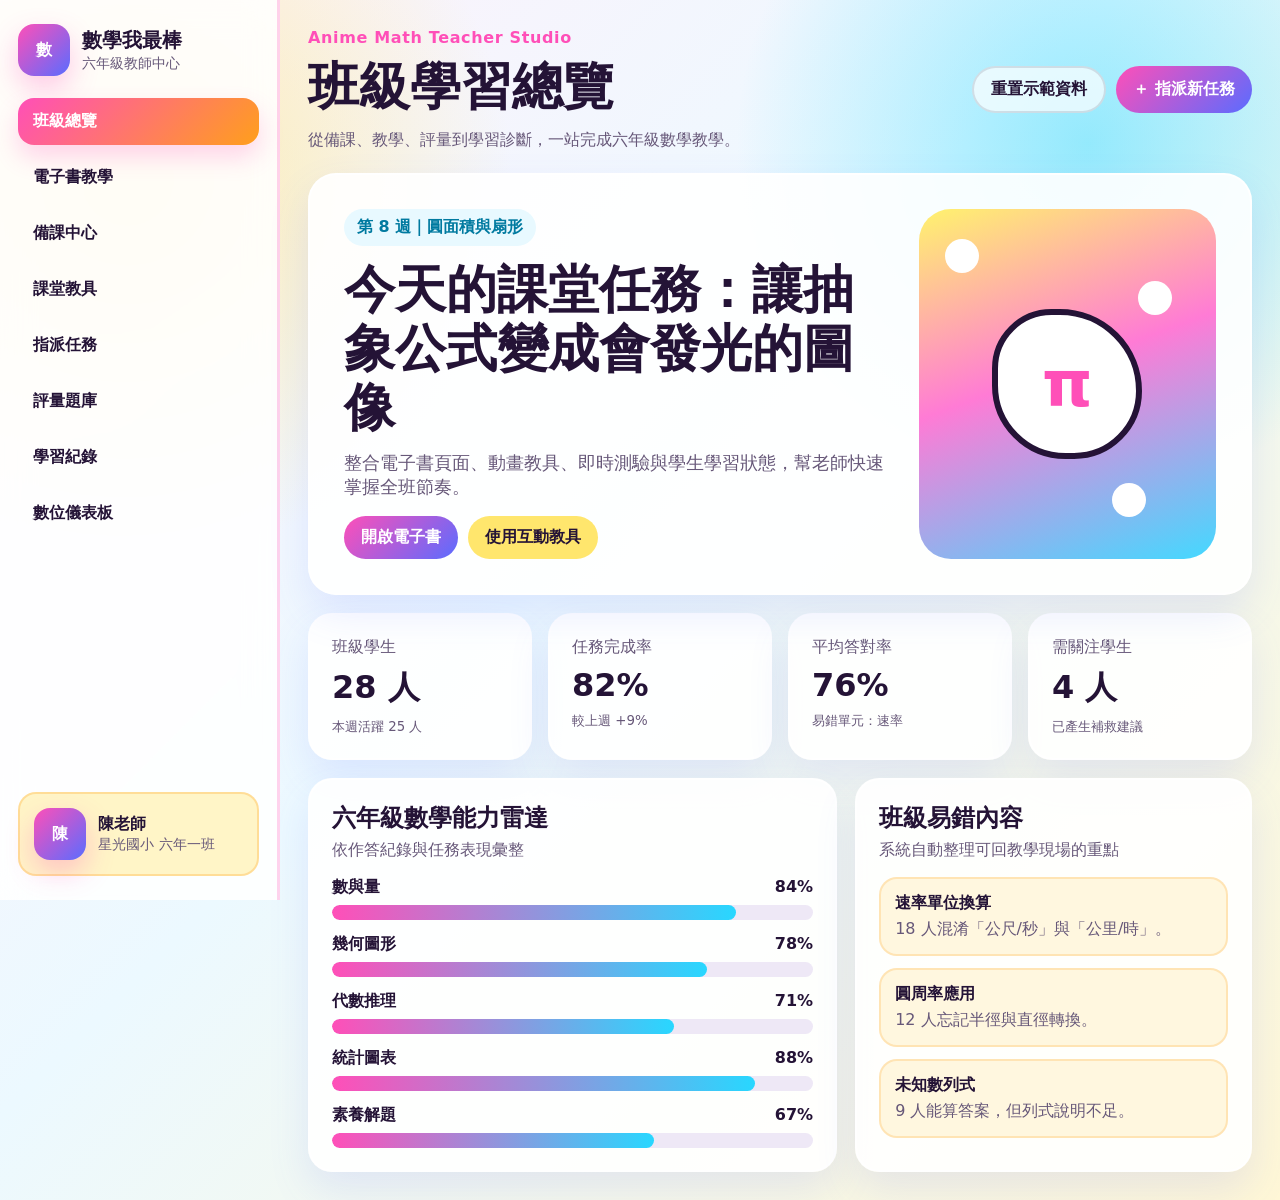
==== index.html @ a9bccc9b "Deploy math teacher platform" ====
<!doctype html>
<html lang="zh-Hant">
<head>
  <meta charset="UTF-8" />
  <meta name="viewport" content="width=device-width, initial-scale=1.0" />
  <title>數學我最棒｜六年級數學教師平台</title>
  <style>
    :root{--ink:#241336;--muted:#675879;--pink:#ff4fb8;--orange:#ff9f1c;--yellow:#ffe66d;--cyan:#28d7ff;--blue:#5a6cff;--green:#4de38a;--line:rgba(36,19,54,.12);font-family:"Microsoft JhengHei","Noto Sans TC",system-ui,sans-serif}*{box-sizing:border-box}body{margin:0;min-height:100vh;color:var(--ink);background:radial-gradient(circle at 10% 15%,rgba(255,230,109,.55),transparent 24rem),radial-gradient(circle at 85% 12%,rgba(40,215,255,.45),transparent 22rem),linear-gradient(135deg,#fff1fb 0%,#ecf9ff 45%,#fff7d6 100%)}button,input,select{font:inherit}button{cursor:pointer;border:0}.sidebar{position:fixed;inset:0 auto 0 0;width:280px;padding:24px 18px;background:rgba(255,255,255,.88);border-right:3px solid rgba(255,79,184,.25);backdrop-filter:blur(16px);display:flex;flex-direction:column;gap:22px}.brand,.teacher-card{display:flex;align-items:center;gap:12px}.brand-mark,.avatar{width:52px;height:52px;border-radius:16px;display:grid;place-items:center;color:white;font-weight:900;box-shadow:0 12px 28px rgba(255,79,184,.3);background:linear-gradient(135deg,var(--pink),var(--blue))}.brand strong{display:block;font-size:1.25rem}.brand span,.teacher-card span{display:block;color:var(--muted);font-size:.9rem}.nav{display:grid;gap:9px}.nav-btn{text-align:left;padding:13px 15px;border-radius:16px;color:var(--ink);background:transparent;font-weight:800}.nav-btn:hover,.nav-btn.active{color:white;background:linear-gradient(135deg,var(--pink),var(--orange));box-shadow:0 12px 24px rgba(255,79,184,.24)}.teacher-card{margin-top:auto;padding:14px;border-radius:18px;background:#fff5c7;border:2px solid rgba(255,159,28,.28)}.app{margin-left:280px;padding:28px}.topbar{display:flex;justify-content:space-between;gap:24px;align-items:center;margin-bottom:22px}.eyebrow{margin:0 0 6px;color:var(--pink);font-weight:900;letter-spacing:.04em}h1,h2,h3,p{margin-top:0}h1{margin-bottom:8px;font-size:clamp(1.8rem,4vw,3.3rem)}.topbar p:last-child{color:var(--muted);margin-bottom:0}.top-actions,.hero-actions,.quick-tools,.poll-options{display:flex;gap:10px;flex-wrap:wrap}.primary,.secondary,.ghost,.book-toolbar button,.chapter,.resource-bank button,.quick-tools button,.poll-options button{border-radius:999px;padding:11px 17px;font-weight:900}.primary{color:white;background:linear-gradient(135deg,var(--pink),var(--blue))}.secondary{color:var(--ink);background:var(--yellow)}.ghost{color:var(--ink);background:rgba(255,255,255,.7);border:2px solid var(--line)}.page{display:none;animation:pop .25s ease}.page.active{display:block}@keyframes pop{from{opacity:0;transform:translateY(8px)}to{opacity:1;transform:translateY(0)}}.hero-board,.panel,.stats-grid article{background:rgba(255,255,255,.9);border:2px solid rgba(255,255,255,.9);box-shadow:0 18px 40px rgba(90,108,255,.13)}.hero-board{display:grid;grid-template-columns:minmax(0,1.3fr) minmax(220px,.7fr);gap:22px;border-radius:28px;padding:34px;overflow:hidden;position:relative}.hero-board h2{font-size:clamp(1.7rem,4vw,3.8rem);line-height:1.15;margin-bottom:14px}.hero-board p{color:var(--muted);font-size:1.1rem}.pill{display:inline-block;padding:8px 13px;border-radius:999px;background:#e8f9ff;color:#007aa0;font-weight:900;margin-bottom:14px}.mascot{min-height:280px;border-radius:32px;background:linear-gradient(160deg,#fff36d,#ff7bd5 46%,#43d9ff);display:grid;place-items:center;position:relative}.mascot-face{width:150px;height:150px;border-radius:42% 58% 48% 52%;background:white;display:grid;place-items:center;font-size:4rem;font-weight:900;color:var(--pink);border:6px solid var(--ink)}.spark{position:absolute;width:34px;height:34px;border-radius:50%;background:white}.s1{left:26px;top:30px}.s2{right:44px;top:72px}.s3{right:70px;bottom:42px}.stats-grid{display:grid;grid-template-columns:repeat(4,minmax(0,1fr));gap:16px;margin:18px 0}.stats-grid article,.panel{border-radius:24px;padding:22px}.stats-grid span,.stats-grid small{display:block;color:var(--muted)}.stats-grid strong{display:block;font-size:2rem;margin:8px 0}.two-col,.lesson-grid,.tool-grid,.assessment-grid,.dashboard-grid,.ebook-layout{display:grid;grid-template-columns:minmax(0,1fr) minmax(320px,.75fr);gap:18px}.panel-head{margin-bottom:16px}.panel-head h2{margin-bottom:6px}.panel-head p{color:var(--muted);margin-bottom:0}.skill-list{display:grid;gap:14px}.skill-row{display:grid;gap:7px}.skill-meta{display:flex;justify-content:space-between;font-weight:900}.meter{height:15px;background:#eee8f6;border-radius:999px;overflow:hidden}.meter span{display:block;height:100%;border-radius:inherit;background:linear-gradient(90deg,var(--pink),var(--cyan))}.mistakes,.insight-list,.task-list{display:grid;gap:12px}.mistakes article,.insight-list article,.task-card{padding:14px;border-radius:18px;background:#fff7df;border:2px solid rgba(255,159,28,.22)}.mistakes b,.mistakes span,.insight-list b,.insight-list span{display:block}.mistakes span,.insight-list span{color:var(--muted);margin-top:5px}.book-menu,.book-stage{background:rgba(255,255,255,.88);border-radius:24px;padding:18px}.book-menu{display:grid;align-content:start;gap:10px}.chapter{text-align:left;background:#eef6ff;color:var(--ink)}.chapter.active{color:white;background:linear-gradient(135deg,var(--blue),var(--cyan))}.book-toolbar{display:flex;gap:8px;flex-wrap:wrap;margin-bottom:14px}.book-toolbar button{background:#fff2ba;color:var(--ink)}.book-page{min-height:520px;border-radius:22px;padding:30px;background:linear-gradient(180deg,#fffdf8,#fff1fb);border:3px dashed rgba(90,108,255,.28);transform-origin:top left}.page-tag{color:var(--pink);font-weight:900}.circle-demo{display:grid;place-items:center;gap:18px;padding:22px}.circle,.dynamic-circle{width:190px;height:190px;border-radius:50%;background:conic-gradient(from 0deg,#ff4fb8,#ffe66d,#28d7ff,#5a6cff,#ff4fb8);border:7px solid white;box-shadow:0 10px 28px rgba(90,108,255,.25)}.formula{font-size:2rem;font-weight:900;color:var(--blue)}.book-note{padding:14px;border-radius:16px;background:#ffed7b;font-weight:800}label{display:grid;gap:7px;margin-bottom:14px;font-weight:900}input,select{width:100%;border:2px solid var(--line);border-radius:14px;padding:11px 12px;background:white}.plan-output,.live-box,.quiz-output,.poll-result{margin-top:14px;padding:16px;border-radius:18px;background:#eefcff;color:#205060;font-weight:800}.resource-bank{display:grid;align-content:start;gap:10px}.resource-bank button{text-align:left;background:#f4efff;color:var(--ink)}.big-tool{min-height:520px}.math-canvas{min-height:360px;border-radius:24px;background:linear-gradient(135deg,#fff7cf,#e4f8ff);display:grid;place-items:center;position:relative;overflow:hidden}.answer-bubble{position:absolute;right:20px;bottom:20px;padding:13px 16px;border-radius:999px;color:white;background:var(--pink);font-weight:900}.quick-tools{display:grid}.quick-tools button{background:#fff2ba;text-align:left}.assignment-form{display:grid;grid-template-columns:repeat(4,minmax(0,1fr));gap:12px;align-items:end}.task-card{display:flex;justify-content:space-between;gap:12px;align-items:center}.task-card small{color:var(--muted)}.poll-question{font-size:1.3rem;font-weight:900;margin-bottom:14px}.poll-options button{background:#e8f9ff}.student-layout{display:grid;grid-template-columns:280px 1fr;gap:18px}.student-list{display:grid;gap:10px;align-content:start}.student-btn{padding:12px;border-radius:16px;text-align:left;background:#f4efff;color:var(--ink);font-weight:900}.student-btn.active{color:white;background:linear-gradient(135deg,var(--pink),var(--blue))}.student-profile{border-radius:22px;padding:20px;background:#fff8dc;min-height:360px}.profile-grid{display:grid;grid-template-columns:repeat(3,1fr);gap:12px}.profile-grid article{padding:14px;border-radius:16px;background:white}.bar-chart{display:grid;gap:14px}.bar-row{display:grid;grid-template-columns:130px 1fr 54px;gap:12px;align-items:center;font-weight:900}.bar-track{height:22px;border-radius:999px;background:#eee8f6;overflow:hidden}.bar-fill{height:100%;background:linear-gradient(90deg,var(--green),var(--cyan),var(--blue))}body.projecting .sidebar,body.projecting .topbar{display:none}body.projecting .app{margin-left:0;padding:18px}body.projecting .ebook-layout{grid-template-columns:1fr}body.projecting .book-menu{display:none}@media(max-width:980px){.sidebar{position:static;width:auto;border-right:0}.app{margin-left:0;padding:18px}.topbar,.hero-board,.two-col,.lesson-grid,.tool-grid,.assessment-grid,.dashboard-grid,.ebook-layout,.student-layout{grid-template-columns:1fr;display:grid}.stats-grid,.assignment-form,.profile-grid{grid-template-columns:1fr 1fr}}@media(max-width:640px){.stats-grid,.assignment-form,.profile-grid{grid-template-columns:1fr}.topbar{align-items:stretch}.mascot{min-height:210px}}
  </style>
</head>
<body>
  <aside class="sidebar"><div class="brand"><div class="brand-mark">數</div><div><strong>數學我最棒</strong><span>六年級教師中心</span></div></div><nav class="nav" aria-label="主要功能"><button class="nav-btn active" data-page="overview">班級總覽</button><button class="nav-btn" data-page="ebook">電子書教學</button><button class="nav-btn" data-page="prepare">備課中心</button><button class="nav-btn" data-page="teach">課堂教具</button><button class="nav-btn" data-page="assign">指派任務</button><button class="nav-btn" data-page="assessment">評量題庫</button><button class="nav-btn" data-page="students">學習紀錄</button><button class="nav-btn" data-page="dashboard">數位儀表板</button></nav><div class="teacher-card"><div class="avatar">陳</div><div><strong>陳老師</strong><span>星光國小 六年一班</span></div></div></aside>
  <main class="app"><header class="topbar"><div><p class="eyebrow">Anime Math Teacher Studio</p><h1 id="pageTitle">班級學習總覽</h1><p id="pageLead">從備課、教學、評量到學習診斷，一站完成六年級數學教學。</p></div><div class="top-actions"><button class="ghost" id="resetDemo">重置示範資料</button><button class="primary" data-open-page="assign">＋ 指派新任務</button></div></header>
  <section id="overview" class="page active"><div class="hero-board"><div><span class="pill">第 8 週｜圓面積與扇形</span><h2>今天的課堂任務：讓抽象公式變成會發光的圖像</h2><p>整合電子書頁面、動畫教具、即時測驗與學生學習狀態，幫老師快速掌握全班節奏。</p><div class="hero-actions"><button class="primary" data-open-page="ebook">開啟電子書</button><button class="secondary" data-open-page="teach">使用互動教具</button></div></div><div class="mascot" aria-label="動漫數學精靈插圖"><div class="mascot-face">π</div><div class="spark s1"></div><div class="spark s2"></div><div class="spark s3"></div></div></div><div class="stats-grid"><article><span>班級學生</span><strong>28 人</strong><small>本週活躍 25 人</small></article><article><span>任務完成率</span><strong>82%</strong><small>較上週 +9%</small></article><article><span>平均答對率</span><strong>76%</strong><small>易錯單元：速率</small></article><article><span>需關注學生</span><strong>4 人</strong><small>已產生補救建議</small></article></div><div class="two-col"><section class="panel"><div class="panel-head"><h2>六年級數學能力雷達</h2><p>依作答紀錄與任務表現彙整</p></div><div class="skill-list" id="skillList"></div></section><section class="panel"><div class="panel-head"><h2>班級易錯內容</h2><p>系統自動整理可回教學現場的重點</p></div><div class="mistakes"><article><b>速率單位換算</b><span>18 人混淆「公尺/秒」與「公里/時」。</span></article><article><b>圓周率應用</b><span>12 人忘記半徑與直徑轉換。</span></article><article><b>未知數列式</b><span>9 人能算答案，但列式說明不足。</span></article></div></section></div></section>
  <section id="ebook" class="page"><div class="ebook-layout"><aside class="book-menu"><h2>電子書目錄</h2><button class="chapter active" data-chapter="0">第 1 課 圓面積</button><button class="chapter" data-chapter="1">第 2 課 速率</button><button class="chapter" data-chapter="2">第 3 課 比與比值</button><button class="chapter" data-chapter="3">第 4 課 柱體體積</button><button class="chapter" data-chapter="4">總複習 挑戰題</button></aside><section class="book-stage"><div class="book-toolbar"><button id="zoomOut">－</button><span id="zoomLabel">100%</span><button id="zoomIn">＋</button><button id="highlightTool">螢光筆</button><button id="noteTool">貼便利貼</button><button id="projectMode">投影模式</button></div><article class="book-page" id="bookPage"><span class="page-tag">電子書 p.42</span><h2 id="chapterTitle">圓面積：把圓切成近似長方形</h2><p id="chapterText">將圓平均切割後重新排列，越切越細時，圖形越接近長方形。長約為圓周長的一半，寬為半徑，所以面積為 πr²。</p><div class="circle-demo"><div class="circle"></div><div class="formula">A = π × r × r</div></div><div class="book-note" id="bookNote">教師備註：先讓學生用圖像猜想，再推導公式。</div></article></section></div></section>
  <section id="prepare" class="page"><div class="lesson-grid"><section class="panel"><div class="panel-head"><h2>AI 備課單</h2><p>依課綱、單元、學生弱點生成課堂流程</p></div><label>教學單元 <select id="lessonUnit"><option>圓面積與扇形</option><option>速率與時間距離</option><option>比與比值</option></select></label><label>課堂時間 <select id="lessonTime"><option>40 分鐘</option><option>80 分鐘</option><option>補救教學 20 分鐘</option></select></label><button class="primary" id="generatePlan">產生備課建議</button><div class="plan-output" id="planOutput"></div></section><section class="panel resource-bank"><div class="panel-head"><h2>教材資源包</h2><p>參考電子書平台常見工具整理</p></div><button>課本 PDF 與習作解答</button><button>教學簡報與動畫</button><button>單元診斷卷</button><button>補救學習單</button><button>素養題情境素材</button></section></div></section>
  <section id="teach" class="page"><div class="tool-grid"><section class="panel big-tool"><div class="panel-head"><h2>互動圓面積教具</h2><p>拖曳半徑，立即看到面積與周長變化</p></div><label>半徑 r：<input id="radiusSlider" type="range" min="1" max="10" value="5"></label><div class="math-canvas"><div class="dynamic-circle" id="dynamicCircle"></div><div class="answer-bubble" id="circleAnswer">r=5，面積約 78.5</div></div></section><section class="panel"><div class="panel-head"><h2>課堂即時工具</h2><p>投影教學常用控制</p></div><div class="quick-tools"><button id="timerBtn">開始 3 分鐘挑戰</button><button id="randomPick">抽一位學生</button><button id="showHint">顯示提示卡</button><button id="exitTicket">產生離堂票</button></div><div class="live-box" id="liveBox">選擇一個課堂工具開始。</div></section></div></section>
  <section id="assign" class="page"><div class="panel"><div class="panel-head"><h2>指派任務</h2><p>可派給全班、小組或需要補強的學生</p></div><div class="assignment-form"><label>任務名稱 <input id="taskName" value="圓面積基礎練習"></label><label>任務類型 <select id="taskType"><option>電子書閱讀</option><option>互動練習</option><option>診斷測驗</option><option>素養題挑戰</option></select></label><label>對象 <select id="taskTarget"><option>全班</option><option>補強小組</option><option>高成就挑戰組</option></select></label><button class="primary" id="addTask">新增任務</button></div><div class="task-list" id="taskList"></div></div></section>
  <section id="assessment" class="page"><div class="assessment-grid"><section class="panel"><div class="panel-head"><h2>智慧組卷</h2><p>依難度、題型與課綱指標快速出卷</p></div><label><input type="checkbox" checked> 基礎計算</label><label><input type="checkbox" checked> 應用題</label><label><input type="checkbox"> 素養題</label><label><input type="checkbox" checked> 易錯題再練</label><button class="primary" id="makeQuiz">生成 10 題小測</button><div id="quizOutput" class="quiz-output"></div></section><section class="panel"><div class="panel-head"><h2>即時評量</h2><p>模擬課堂作答回收</p></div><div class="poll-question">半徑 6 公分的圓，面積約是多少？</div><div class="poll-options"><button data-poll="31%">36π</button><button data-poll="42%">12π</button><button data-poll="19%">6π</button><button data-poll="8%">18π</button></div><div id="pollResult" class="poll-result">點選答案查看全班選答分布。</div></section></div></section>
  <section id="students" class="page"><div class="panel"><div class="panel-head"><h2>學生學習紀錄</h2><p>點選學生可查看能力、任務、錯題與教師備註</p></div><div class="student-layout"><div class="student-list" id="studentList"></div><div class="student-profile" id="studentProfile"></div></div></div></section>
  <section id="dashboard" class="page"><div class="dashboard-grid"><section class="panel"><div class="panel-head"><h2>後台數位儀表板</h2><p>校務與班級層級皆可閱讀的學習狀態</p></div><div class="bar-chart" id="barChart"></div></section><section class="panel"><div class="panel-head"><h2>教學決策建議</h2><p>根據全班資料自動產生下一步</p></div><div class="insight-list"><article><b>全班再教學</b><span>速率單位換算正確率 58%，建議安排 10 分鐘單位表格整理。</span></article><article><b>小組補強</b><span>4 位學生連續兩次圓面積低於 60%，建議派發圖像化練習。</span></article><article><b>高成就延伸</b><span>6 位學生可挑戰扇形面積與生活情境題。</span></article></div></section></div></section></main>
  <script>
    const pageInfo={overview:["班級學習總覽","從備課、教學、評量到學習診斷，一站完成六年級數學教學。"],ebook:["電子書教學","模擬電子書平台的目錄、縮放、註記、螢光筆與投影模式。"],prepare:["備課中心","整合課綱、教材包、教學流程與補救策略。"],teach:["課堂教具","提供可投影、可互動、可立即回饋的數學教學工具。"],assign:["指派任務","把電子書、練習、測驗或補救任務派給全班與分組學生。"],assessment:["評量題庫","快速組卷、即時測驗並回收全班作答狀態。"],students:["學習紀錄","記錄學生任務、作答、弱點與教師觀察。"],dashboard:["數位儀表板","以後台視角呈現班級學習狀態與教學決策建議。"]};
    const skills=[["數與量",84],["幾何圖形",78],["代數推理",71],["統計圖表",88],["素養解題",67]];const chapters=[["圓面積：把圓切成近似長方形","將圓平均切割後重新排列，越切越細時，圖形越接近長方形。長約為圓周長的一半，寬為半徑，所以面積為 πr²。","電子書 p.42"],["速率：時間、距離與速度的關係","用線段圖整理距離、時間、速率，協助學生看懂題意並選擇正確單位。","電子書 p.58"],["比與比值：從生活情境建立比例感","透過果汁濃度、地圖縮尺與班級票選資料，理解比值的意義。","電子書 p.73"],["柱體體積：底面積乘以高","觀察方塊堆疊，理解柱體體積可以由底面積與高度推得。","電子書 p.91"],["總複習：跨單元素養挑戰","整合圓、速率、比值與體積，練習閱讀情境、建立模型與檢核答案。","電子書 p.120"]];
    const students=[{name:"林小晴",no:"01",score:92,active:"高",weak:"素養題說明",note:"計算穩定，可加強文字表達與驗算習慣。"},{name:"王宇哲",no:"05",score:58,active:"低",weak:"速率單位換算",note:"建議派發單位換算補救任務，搭配圖像提示。"},{name:"張語安",no:"12",score:76,active:"中",weak:"圓面積應用",note:"公式記得住，但題意中的半徑直徑需再辨識。"},{name:"陳柏睿",no:"18",score:64,active:"中",weak:"未知數列式",note:"答案常正確，列式與說明需加支架。"},{name:"黃品妤",no:"23",score:88,active:"高",weak:"挑戰題速度",note:"適合進入扇形與複合圖形延伸。"}];
    const defaultTasks=[{name:"圓面積基礎練習",type:"互動練習",target:"全班",done:82},{name:"速率單位補救包",type:"診斷測驗",target:"補強小組",done:45}];let tasks=JSON.parse(localStorage.getItem("mathBravoTasks")||"null")||defaultTasks;let zoom=100;
    function switchPage(id){document.querySelectorAll(".page").forEach(p=>p.classList.toggle("active",p.id===id));document.querySelectorAll(".nav-btn").forEach(b=>b.classList.toggle("active",b.dataset.page===id));pageTitle.textContent=pageInfo[id][0];pageLead.textContent=pageInfo[id][1]}document.querySelectorAll("[data-page],[data-open-page]").forEach(b=>b.addEventListener("click",()=>switchPage(b.dataset.page||b.dataset.openPage)));
    function renderSkills(){skillList.innerHTML=skills.map(([n,v])=>`<div class="skill-row"><div class="skill-meta"><span>${n}</span><span>${v}%</span></div><div class="meter"><span style="width:${v}%"></span></div></div>`).join("")}function renderTasks(){taskList.innerHTML=tasks.map(t=>`<article class="task-card"><div><b>${t.name}</b><br><small>${t.type}｜${t.target}</small></div><strong>${t.done}% 完成</strong></article>`).join("");localStorage.setItem("mathBravoTasks",JSON.stringify(tasks))}
    function renderStudents(activeIndex=0){studentList.innerHTML=students.map((s,i)=>`<button class="student-btn ${i===activeIndex?"active":""}" data-student="${i}">${s.no} ${s.name}<br><small>平均 ${s.score}｜活躍度 ${s.active}</small></button>`).join("");const s=students[activeIndex];studentProfile.innerHTML=`<h2>${s.name} 的學習檔案</h2><div class="profile-grid"><article><span>平均成績</span><h3>${s.score}</h3></article><article><span>課堂活躍</span><h3>${s.active}</h3></article><article><span>主要弱點</span><h3>${s.weak}</h3></article></div><h3>學習歷程</h3><p>已完成電子書閱讀、互動練習與單元診斷。系統保留任務時間、答題紀錄、錯題類型與教師備註。</p><h3>教師備註</h3><p>${s.note}</p>`;document.querySelectorAll("[data-student]").forEach(b=>b.addEventListener("click",()=>renderStudents(Number(b.dataset.student))))}
    function renderBars(){const data=[["圓面積",78],["速率",58],["比與比值",81],["柱體體積",74],["素養解題",67]];barChart.innerHTML=data.map(([n,v])=>`<div class="bar-row"><span>${n}</span><div class="bar-track"><div class="bar-fill" style="width:${v}%"></div></div><span>${v}%</span></div>`).join("")}
    document.querySelectorAll(".chapter").forEach(b=>b.addEventListener("click",()=>{document.querySelectorAll(".chapter").forEach(i=>i.classList.remove("active"));b.classList.add("active");const[c,t,g]=chapters[Number(b.dataset.chapter)];chapterTitle.textContent=c;chapterText.textContent=t;document.querySelector(".page-tag").textContent=g}));zoomIn.onclick=()=>setZoom(10);zoomOut.onclick=()=>setZoom(-10);function setZoom(c){zoom=Math.min(130,Math.max(80,zoom+c));zoomLabel.textContent=`${zoom}%`;bookPage.style.transform=`scale(${zoom/100})`}highlightTool.onclick=()=>chapterText.style.background="#fff176";noteTool.onclick=()=>bookNote.textContent="教師備註：請學生圈出題目中的半徑、直徑與單位，再開始計算。";projectMode.onclick=()=>document.body.classList.toggle("projecting");generatePlan.onclick=()=>{planOutput.innerHTML=`<b>${lessonUnit.value}｜${lessonTime.value}備課流程</b><br>1. 5 分鐘情境引入：用生活問題喚起先備經驗。<br>2. 15 分鐘電子書動畫推導與關鍵提問。<br>3. 12 分鐘小組操作與即時作答。<br>4. 8 分鐘離堂票，系統自動更新學生學習紀錄。`};radiusSlider.oninput=e=>{const r=Number(e.target.value),size=80+r*18;dynamicCircle.style.width=`${size}px`;dynamicCircle.style.height=`${size}px`;circleAnswer.textContent=`r=${r}，面積約 ${(Math.PI*r*r).toFixed(1)}`};timerBtn.onclick=()=>liveBox.textContent="3 分鐘挑戰開始：請學生完成 3 題圓面積快問快答。";randomPick.onclick=()=>{const s=students[Math.floor(Math.random()*students.length)];liveBox.textContent=`抽到：${s.name}，請說明半徑與直徑的關係。`};showHint.onclick=()=>liveBox.textContent="提示卡：先找半徑 r，再代入 A=πr²，最後確認單位是平方單位。";exitTicket.onclick=()=>liveBox.textContent="離堂票：請寫下一題生活中的圓面積問題，並說明解題步驟。";addTask.onclick=()=>{tasks.unshift({name:taskName.value||"未命名任務",type:taskType.value,target:taskTarget.value,done:0});renderTasks()};makeQuiz.onclick=()=>quizOutput.innerHTML="已生成小測：基礎計算 4 題、應用題 3 題、易錯題 3 題。<br>建議設定：作答 12 分鐘，完成後自動產生個人錯題本。";document.querySelectorAll("[data-poll]").forEach(b=>b.onclick=()=>pollResult.textContent=`${b.textContent}：目前有 ${b.dataset.poll} 的學生選擇此答案。正解為 36π。`);resetDemo.onclick=()=>{localStorage.removeItem("mathBravoTasks");tasks=[...defaultTasks];renderTasks();liveBox.textContent="示範資料已重置。"};renderSkills();renderTasks();renderStudents();renderBars();
  </script>
</body>
</html>
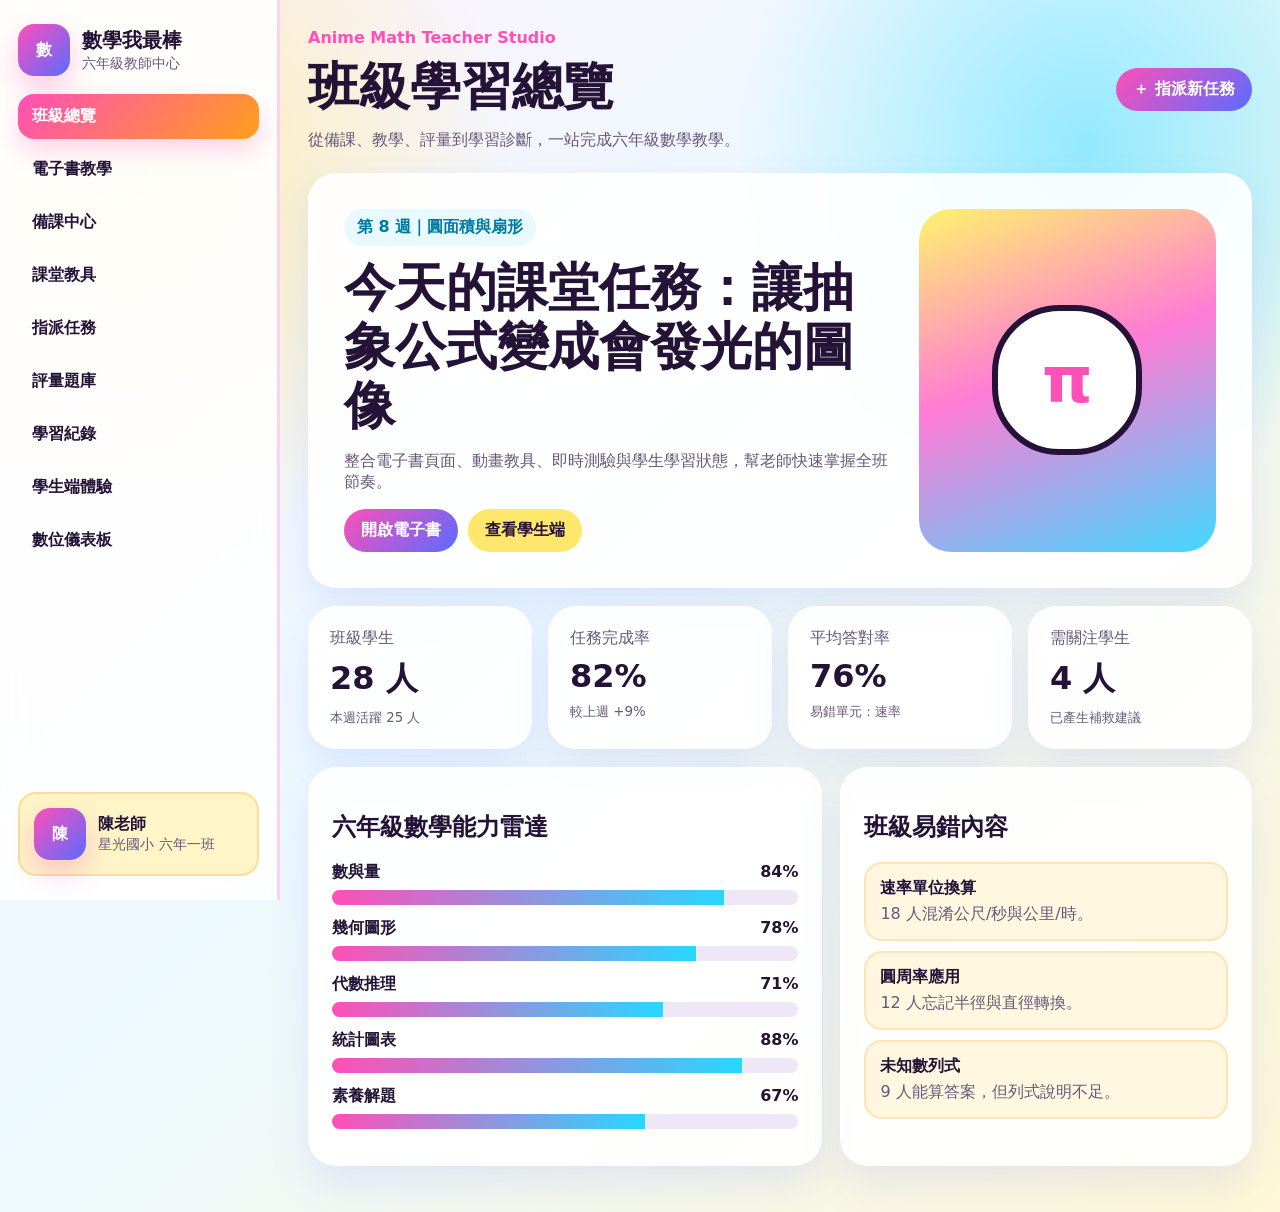
==== commit b62f5360: "Add student portal experience" ====
--- a/index.html
+++ b/index.html
@@ -1,34 +1,34 @@
 <!doctype html>
 <html lang="zh-Hant">
 <head>
-  <meta charset="UTF-8" />
-  <meta name="viewport" content="width=device-width, initial-scale=1.0" />
-  <title>數學我最棒｜六年級數學教師平台</title>
-  <style>
-    :root{--ink:#241336;--muted:#675879;--pink:#ff4fb8;--orange:#ff9f1c;--yellow:#ffe66d;--cyan:#28d7ff;--blue:#5a6cff;--green:#4de38a;--line:rgba(36,19,54,.12);font-family:"Microsoft JhengHei","Noto Sans TC",system-ui,sans-serif}*{box-sizing:border-box}body{margin:0;min-height:100vh;color:var(--ink);background:radial-gradient(circle at 10% 15%,rgba(255,230,109,.55),transparent 24rem),radial-gradient(circle at 85% 12%,rgba(40,215,255,.45),transparent 22rem),linear-gradient(135deg,#fff1fb 0%,#ecf9ff 45%,#fff7d6 100%)}button,input,select{font:inherit}button{cursor:pointer;border:0}.sidebar{position:fixed;inset:0 auto 0 0;width:280px;padding:24px 18px;background:rgba(255,255,255,.88);border-right:3px solid rgba(255,79,184,.25);backdrop-filter:blur(16px);display:flex;flex-direction:column;gap:22px}.brand,.teacher-card{display:flex;align-items:center;gap:12px}.brand-mark,.avatar{width:52px;height:52px;border-radius:16px;display:grid;place-items:center;color:white;font-weight:900;box-shadow:0 12px 28px rgba(255,79,184,.3);background:linear-gradient(135deg,var(--pink),var(--blue))}.brand strong{display:block;font-size:1.25rem}.brand span,.teacher-card span{display:block;color:var(--muted);font-size:.9rem}.nav{display:grid;gap:9px}.nav-btn{text-align:left;padding:13px 15px;border-radius:16px;color:var(--ink);background:transparent;font-weight:800}.nav-btn:hover,.nav-btn.active{color:white;background:linear-gradient(135deg,var(--pink),var(--orange));box-shadow:0 12px 24px rgba(255,79,184,.24)}.teacher-card{margin-top:auto;padding:14px;border-radius:18px;background:#fff5c7;border:2px solid rgba(255,159,28,.28)}.app{margin-left:280px;padding:28px}.topbar{display:flex;justify-content:space-between;gap:24px;align-items:center;margin-bottom:22px}.eyebrow{margin:0 0 6px;color:var(--pink);font-weight:900;letter-spacing:.04em}h1,h2,h3,p{margin-top:0}h1{margin-bottom:8px;font-size:clamp(1.8rem,4vw,3.3rem)}.topbar p:last-child{color:var(--muted);margin-bottom:0}.top-actions,.hero-actions,.quick-tools,.poll-options{display:flex;gap:10px;flex-wrap:wrap}.primary,.secondary,.ghost,.book-toolbar button,.chapter,.resource-bank button,.quick-tools button,.poll-options button{border-radius:999px;padding:11px 17px;font-weight:900}.primary{color:white;background:linear-gradient(135deg,var(--pink),var(--blue))}.secondary{color:var(--ink);background:var(--yellow)}.ghost{color:var(--ink);background:rgba(255,255,255,.7);border:2px solid var(--line)}.page{display:none;animation:pop .25s ease}.page.active{display:block}@keyframes pop{from{opacity:0;transform:translateY(8px)}to{opacity:1;transform:translateY(0)}}.hero-board,.panel,.stats-grid article{background:rgba(255,255,255,.9);border:2px solid rgba(255,255,255,.9);box-shadow:0 18px 40px rgba(90,108,255,.13)}.hero-board{display:grid;grid-template-columns:minmax(0,1.3fr) minmax(220px,.7fr);gap:22px;border-radius:28px;padding:34px;overflow:hidden;position:relative}.hero-board h2{font-size:clamp(1.7rem,4vw,3.8rem);line-height:1.15;margin-bottom:14px}.hero-board p{color:var(--muted);font-size:1.1rem}.pill{display:inline-block;padding:8px 13px;border-radius:999px;background:#e8f9ff;color:#007aa0;font-weight:900;margin-bottom:14px}.mascot{min-height:280px;border-radius:32px;background:linear-gradient(160deg,#fff36d,#ff7bd5 46%,#43d9ff);display:grid;place-items:center;position:relative}.mascot-face{width:150px;height:150px;border-radius:42% 58% 48% 52%;background:white;display:grid;place-items:center;font-size:4rem;font-weight:900;color:var(--pink);border:6px solid var(--ink)}.spark{position:absolute;width:34px;height:34px;border-radius:50%;background:white}.s1{left:26px;top:30px}.s2{right:44px;top:72px}.s3{right:70px;bottom:42px}.stats-grid{display:grid;grid-template-columns:repeat(4,minmax(0,1fr));gap:16px;margin:18px 0}.stats-grid article,.panel{border-radius:24px;padding:22px}.stats-grid span,.stats-grid small{display:block;color:var(--muted)}.stats-grid strong{display:block;font-size:2rem;margin:8px 0}.two-col,.lesson-grid,.tool-grid,.assessment-grid,.dashboard-grid,.ebook-layout{display:grid;grid-template-columns:minmax(0,1fr) minmax(320px,.75fr);gap:18px}.panel-head{margin-bottom:16px}.panel-head h2{margin-bottom:6px}.panel-head p{color:var(--muted);margin-bottom:0}.skill-list{display:grid;gap:14px}.skill-row{display:grid;gap:7px}.skill-meta{display:flex;justify-content:space-between;font-weight:900}.meter{height:15px;background:#eee8f6;border-radius:999px;overflow:hidden}.meter span{display:block;height:100%;border-radius:inherit;background:linear-gradient(90deg,var(--pink),var(--cyan))}.mistakes,.insight-list,.task-list{display:grid;gap:12px}.mistakes article,.insight-list article,.task-card{padding:14px;border-radius:18px;background:#fff7df;border:2px solid rgba(255,159,28,.22)}.mistakes b,.mistakes span,.insight-list b,.insight-list span{display:block}.mistakes span,.insight-list span{color:var(--muted);margin-top:5px}.book-menu,.book-stage{background:rgba(255,255,255,.88);border-radius:24px;padding:18px}.book-menu{display:grid;align-content:start;gap:10px}.chapter{text-align:left;background:#eef6ff;color:var(--ink)}.chapter.active{color:white;background:linear-gradient(135deg,var(--blue),var(--cyan))}.book-toolbar{display:flex;gap:8px;flex-wrap:wrap;margin-bottom:14px}.book-toolbar button{background:#fff2ba;color:var(--ink)}.book-page{min-height:520px;border-radius:22px;padding:30px;background:linear-gradient(180deg,#fffdf8,#fff1fb);border:3px dashed rgba(90,108,255,.28);transform-origin:top left}.page-tag{color:var(--pink);font-weight:900}.circle-demo{display:grid;place-items:center;gap:18px;padding:22px}.circle,.dynamic-circle{width:190px;height:190px;border-radius:50%;background:conic-gradient(from 0deg,#ff4fb8,#ffe66d,#28d7ff,#5a6cff,#ff4fb8);border:7px solid white;box-shadow:0 10px 28px rgba(90,108,255,.25)}.formula{font-size:2rem;font-weight:900;color:var(--blue)}.book-note{padding:14px;border-radius:16px;background:#ffed7b;font-weight:800}label{display:grid;gap:7px;margin-bottom:14px;font-weight:900}input,select{width:100%;border:2px solid var(--line);border-radius:14px;padding:11px 12px;background:white}.plan-output,.live-box,.quiz-output,.poll-result{margin-top:14px;padding:16px;border-radius:18px;background:#eefcff;color:#205060;font-weight:800}.resource-bank{display:grid;align-content:start;gap:10px}.resource-bank button{text-align:left;background:#f4efff;color:var(--ink)}.big-tool{min-height:520px}.math-canvas{min-height:360px;border-radius:24px;background:linear-gradient(135deg,#fff7cf,#e4f8ff);display:grid;place-items:center;position:relative;overflow:hidden}.answer-bubble{position:absolute;right:20px;bottom:20px;padding:13px 16px;border-radius:999px;color:white;background:var(--pink);font-weight:900}.quick-tools{display:grid}.quick-tools button{background:#fff2ba;text-align:left}.assignment-form{display:grid;grid-template-columns:repeat(4,minmax(0,1fr));gap:12px;align-items:end}.task-card{display:flex;justify-content:space-between;gap:12px;align-items:center}.task-card small{color:var(--muted)}.poll-question{font-size:1.3rem;font-weight:900;margin-bottom:14px}.poll-options button{background:#e8f9ff}.student-layout{display:grid;grid-template-columns:280px 1fr;gap:18px}.student-list{display:grid;gap:10px;align-content:start}.student-btn{padding:12px;border-radius:16px;text-align:left;background:#f4efff;color:var(--ink);font-weight:900}.student-btn.active{color:white;background:linear-gradient(135deg,var(--pink),var(--blue))}.student-profile{border-radius:22px;padding:20px;background:#fff8dc;min-height:360px}.profile-grid{display:grid;grid-template-columns:repeat(3,1fr);gap:12px}.profile-grid article{padding:14px;border-radius:16px;background:white}.bar-chart{display:grid;gap:14px}.bar-row{display:grid;grid-template-columns:130px 1fr 54px;gap:12px;align-items:center;font-weight:900}.bar-track{height:22px;border-radius:999px;background:#eee8f6;overflow:hidden}.bar-fill{height:100%;background:linear-gradient(90deg,var(--green),var(--cyan),var(--blue))}body.projecting .sidebar,body.projecting .topbar{display:none}body.projecting .app{margin-left:0;padding:18px}body.projecting .ebook-layout{grid-template-columns:1fr}body.projecting .book-menu{display:none}@media(max-width:980px){.sidebar{position:static;width:auto;border-right:0}.app{margin-left:0;padding:18px}.topbar,.hero-board,.two-col,.lesson-grid,.tool-grid,.assessment-grid,.dashboard-grid,.ebook-layout,.student-layout{grid-template-columns:1fr;display:grid}.stats-grid,.assignment-form,.profile-grid{grid-template-columns:1fr 1fr}}@media(max-width:640px){.stats-grid,.assignment-form,.profile-grid{grid-template-columns:1fr}.topbar{align-items:stretch}.mascot{min-height:210px}}
-  </style>
+<meta charset="UTF-8"><meta name="viewport" content="width=device-width, initial-scale=1.0">
+<title>數學我最棒｜六年級數學教師平台</title>
+<style>
+:root{--ink:#241336;--muted:#675879;--pink:#ff4fb8;--orange:#ff9f1c;--yellow:#ffe66d;--cyan:#28d7ff;--blue:#5a6cff;--green:#4de38a;--line:rgba(36,19,54,.12);font-family:"Microsoft JhengHei","Noto Sans TC",system-ui,sans-serif}*{box-sizing:border-box}body{margin:0;min-height:100vh;color:var(--ink);background:radial-gradient(circle at 10% 15%,rgba(255,230,109,.55),transparent 24rem),radial-gradient(circle at 85% 12%,rgba(40,215,255,.45),transparent 22rem),linear-gradient(135deg,#fff1fb 0%,#ecf9ff 45%,#fff7d6 100%)}button,input,select{font:inherit}button{cursor:pointer;border:0}.sidebar{position:fixed;inset:0 auto 0 0;width:280px;padding:24px 18px;background:rgba(255,255,255,.9);border-right:3px solid rgba(255,79,184,.25);backdrop-filter:blur(16px);display:flex;flex-direction:column;gap:18px}.brand,.teacher-card{display:flex;align-items:center;gap:12px}.brand-mark,.avatar{width:52px;height:52px;border-radius:16px;display:grid;place-items:center;color:white;font-weight:900;background:linear-gradient(135deg,var(--pink),var(--blue));box-shadow:0 12px 28px rgba(255,79,184,.3)}.brand strong{display:block;font-size:1.25rem}.brand span,.teacher-card span{display:block;color:var(--muted);font-size:.9rem}.nav{display:grid;gap:8px}.nav-btn{text-align:left;padding:12px 14px;border-radius:16px;color:var(--ink);background:transparent;font-weight:800}.nav-btn:hover,.nav-btn.active{color:white;background:linear-gradient(135deg,var(--pink),var(--orange));box-shadow:0 12px 24px rgba(255,79,184,.24)}.teacher-card{margin-top:auto;padding:14px;border-radius:18px;background:#fff5c7;border:2px solid rgba(255,159,28,.28)}.app{margin-left:280px;padding:28px}.topbar{display:flex;justify-content:space-between;gap:24px;align-items:center;margin-bottom:22px}.eyebrow{margin:0 0 6px;color:var(--pink);font-weight:900}.topbar h1{margin:0 0 8px;font-size:clamp(1.8rem,4vw,3.2rem)}.topbar p:last-child{margin:0;color:var(--muted)}.primary,.secondary,.ghost,.chip,.chapter,.tool,.answer{border-radius:999px;padding:11px 17px;font-weight:900}.primary{color:white;background:linear-gradient(135deg,var(--pink),var(--blue))}.secondary{color:var(--ink);background:var(--yellow)}.ghost{background:rgba(255,255,255,.75);border:2px solid var(--line)}.page{display:none}.page.active{display:block}.hero,.student-hero,.panel,.stat{background:rgba(255,255,255,.9);border:2px solid rgba(255,255,255,.9);box-shadow:0 18px 40px rgba(90,108,255,.13);border-radius:28px}.hero{display:grid;grid-template-columns:minmax(0,1.3fr) minmax(220px,.7fr);gap:22px;padding:34px}.hero h2,.student-hero h2{font-size:clamp(1.7rem,4vw,3.6rem);line-height:1.15;margin:12px 0}.hero p,.student-hero p,.panel p{color:var(--muted)}.pill{display:inline-block;padding:8px 13px;border-radius:999px;background:#e8f9ff;color:#007aa0;font-weight:900}.mascot{min-height:270px;border-radius:32px;background:linear-gradient(160deg,#fff36d,#ff7bd5 46%,#43d9ff);display:grid;place-items:center}.mascot-face{width:150px;height:150px;border-radius:45%;background:white;display:grid;place-items:center;font-size:4rem;font-weight:900;color:var(--pink);border:6px solid var(--ink)}.actions{display:flex;gap:10px;flex-wrap:wrap}.stats{display:grid;grid-template-columns:repeat(4,1fr);gap:16px;margin:18px 0}.stat{padding:20px}.stat span,.stat small{display:block;color:var(--muted)}.stat strong{display:block;font-size:2rem;margin:8px 0}.grid{display:grid;grid-template-columns:minmax(0,1fr) minmax(320px,.8fr);gap:18px;margin-bottom:18px}.panel{padding:22px}.skill{display:grid;gap:7px;margin:13px 0}.skill div{display:flex;justify-content:space-between;font-weight:900}.meter{height:15px;background:#eee8f6;border-radius:999px;overflow:hidden}.meter span{display:block;height:100%;background:linear-gradient(90deg,var(--pink),var(--cyan))}.item{padding:14px;border-radius:18px;background:#fff7df;border:2px solid rgba(255,159,28,.22);margin:10px 0}.item b,.item span{display:block}.item span{color:var(--muted);margin-top:5px}.book{display:grid;grid-template-columns:260px 1fr;gap:18px}.chapter{display:block;width:100%;margin:8px 0;text-align:left;background:#eef6ff;color:var(--ink)}.chapter.active{color:white;background:linear-gradient(135deg,var(--blue),var(--cyan))}.book-page{min-height:430px;border-radius:22px;padding:30px;background:linear-gradient(180deg,#fffdf8,#fff1fb);border:3px dashed rgba(90,108,255,.28)}.circle{width:170px;height:170px;border-radius:50%;margin:20px auto;background:conic-gradient(#ff4fb8,#ffe66d,#28d7ff,#5a6cff,#ff4fb8);border:7px solid white}.formula{text-align:center;font-size:2rem;font-weight:900;color:var(--blue)}label{display:grid;gap:7px;margin-bottom:14px;font-weight:900}input,select{width:100%;border:2px solid var(--line);border-radius:14px;padding:11px 12px;background:white}.live{margin-top:14px;padding:16px;border-radius:18px;background:#eefcff;color:#205060;font-weight:800}.student-hero{display:grid;grid-template-columns:1fr 220px;gap:18px;align-items:center;margin-bottom:18px;padding:28px;color:white;background:linear-gradient(135deg,#ff4fb8,#8a6cff 52%,#28d7ff)}.student-hero p{color:rgba(255,255,255,.9)}.student-badge{min-height:160px;border-radius:28px;display:grid;place-items:center;text-align:center;background:rgba(255,255,255,.22);border:3px solid rgba(255,255,255,.58)}.student-badge strong{display:block;font-size:3.2rem}.mission{display:grid;grid-template-columns:1fr auto;gap:12px;align-items:center;padding:15px;border-radius:18px;background:#f4efff;border:2px solid rgba(138,108,255,.18);margin:10px 0}.mission span{display:block;color:var(--muted)}.mission strong{padding:8px 10px;border-radius:999px;color:white;background:linear-gradient(135deg,var(--pink),var(--blue))}.answers{display:grid;grid-template-columns:repeat(2,1fr);gap:10px}.answer{background:#fff2ba}.achievements{display:grid;grid-template-columns:repeat(3,1fr);gap:12px}.achievements article{padding:15px;border-radius:18px;background:#f4efff}.achievements strong{display:block;color:var(--pink);font-size:2rem;margin-top:8px}.bar-row{display:grid;grid-template-columns:120px 1fr 54px;gap:12px;align-items:center;font-weight:900;margin:14px 0}.track{height:22px;border-radius:999px;background:#eee8f6;overflow:hidden}.fill{height:100%;background:linear-gradient(90deg,var(--green),var(--cyan),var(--blue))}@media(max-width:980px){.sidebar{position:static;width:auto}.app{margin-left:0;padding:18px}.hero,.grid,.book,.student-hero{grid-template-columns:1fr}.stats,.achievements{grid-template-columns:1fr 1fr}}@media(max-width:640px){.stats,.answers,.achievements{grid-template-columns:1fr}}
+</style>
 </head>
 <body>
-  <aside class="sidebar"><div class="brand"><div class="brand-mark">數</div><div><strong>數學我最棒</strong><span>六年級教師中心</span></div></div><nav class="nav" aria-label="主要功能"><button class="nav-btn active" data-page="overview">班級總覽</button><button class="nav-btn" data-page="ebook">電子書教學</button><button class="nav-btn" data-page="prepare">備課中心</button><button class="nav-btn" data-page="teach">課堂教具</button><button class="nav-btn" data-page="assign">指派任務</button><button class="nav-btn" data-page="assessment">評量題庫</button><button class="nav-btn" data-page="students">學習紀錄</button><button class="nav-btn" data-page="dashboard">數位儀表板</button></nav><div class="teacher-card"><div class="avatar">陳</div><div><strong>陳老師</strong><span>星光國小 六年一班</span></div></div></aside>
-  <main class="app"><header class="topbar"><div><p class="eyebrow">Anime Math Teacher Studio</p><h1 id="pageTitle">班級學習總覽</h1><p id="pageLead">從備課、教學、評量到學習診斷，一站完成六年級數學教學。</p></div><div class="top-actions"><button class="ghost" id="resetDemo">重置示範資料</button><button class="primary" data-open-page="assign">＋ 指派新任務</button></div></header>
-  <section id="overview" class="page active"><div class="hero-board"><div><span class="pill">第 8 週｜圓面積與扇形</span><h2>今天的課堂任務：讓抽象公式變成會發光的圖像</h2><p>整合電子書頁面、動畫教具、即時測驗與學生學習狀態，幫老師快速掌握全班節奏。</p><div class="hero-actions"><button class="primary" data-open-page="ebook">開啟電子書</button><button class="secondary" data-open-page="teach">使用互動教具</button></div></div><div class="mascot" aria-label="動漫數學精靈插圖"><div class="mascot-face">π</div><div class="spark s1"></div><div class="spark s2"></div><div class="spark s3"></div></div></div><div class="stats-grid"><article><span>班級學生</span><strong>28 人</strong><small>本週活躍 25 人</small></article><article><span>任務完成率</span><strong>82%</strong><small>較上週 +9%</small></article><article><span>平均答對率</span><strong>76%</strong><small>易錯單元：速率</small></article><article><span>需關注學生</span><strong>4 人</strong><small>已產生補救建議</small></article></div><div class="two-col"><section class="panel"><div class="panel-head"><h2>六年級數學能力雷達</h2><p>依作答紀錄與任務表現彙整</p></div><div class="skill-list" id="skillList"></div></section><section class="panel"><div class="panel-head"><h2>班級易錯內容</h2><p>系統自動整理可回教學現場的重點</p></div><div class="mistakes"><article><b>速率單位換算</b><span>18 人混淆「公尺/秒」與「公里/時」。</span></article><article><b>圓周率應用</b><span>12 人忘記半徑與直徑轉換。</span></article><article><b>未知數列式</b><span>9 人能算答案，但列式說明不足。</span></article></div></section></div></section>
-  <section id="ebook" class="page"><div class="ebook-layout"><aside class="book-menu"><h2>電子書目錄</h2><button class="chapter active" data-chapter="0">第 1 課 圓面積</button><button class="chapter" data-chapter="1">第 2 課 速率</button><button class="chapter" data-chapter="2">第 3 課 比與比值</button><button class="chapter" data-chapter="3">第 4 課 柱體體積</button><button class="chapter" data-chapter="4">總複習 挑戰題</button></aside><section class="book-stage"><div class="book-toolbar"><button id="zoomOut">－</button><span id="zoomLabel">100%</span><button id="zoomIn">＋</button><button id="highlightTool">螢光筆</button><button id="noteTool">貼便利貼</button><button id="projectMode">投影模式</button></div><article class="book-page" id="bookPage"><span class="page-tag">電子書 p.42</span><h2 id="chapterTitle">圓面積：把圓切成近似長方形</h2><p id="chapterText">將圓平均切割後重新排列，越切越細時，圖形越接近長方形。長約為圓周長的一半，寬為半徑，所以面積為 πr²。</p><div class="circle-demo"><div class="circle"></div><div class="formula">A = π × r × r</div></div><div class="book-note" id="bookNote">教師備註：先讓學生用圖像猜想，再推導公式。</div></article></section></div></section>
-  <section id="prepare" class="page"><div class="lesson-grid"><section class="panel"><div class="panel-head"><h2>AI 備課單</h2><p>依課綱、單元、學生弱點生成課堂流程</p></div><label>教學單元 <select id="lessonUnit"><option>圓面積與扇形</option><option>速率與時間距離</option><option>比與比值</option></select></label><label>課堂時間 <select id="lessonTime"><option>40 分鐘</option><option>80 分鐘</option><option>補救教學 20 分鐘</option></select></label><button class="primary" id="generatePlan">產生備課建議</button><div class="plan-output" id="planOutput"></div></section><section class="panel resource-bank"><div class="panel-head"><h2>教材資源包</h2><p>參考電子書平台常見工具整理</p></div><button>課本 PDF 與習作解答</button><button>教學簡報與動畫</button><button>單元診斷卷</button><button>補救學習單</button><button>素養題情境素材</button></section></div></section>
-  <section id="teach" class="page"><div class="tool-grid"><section class="panel big-tool"><div class="panel-head"><h2>互動圓面積教具</h2><p>拖曳半徑，立即看到面積與周長變化</p></div><label>半徑 r：<input id="radiusSlider" type="range" min="1" max="10" value="5"></label><div class="math-canvas"><div class="dynamic-circle" id="dynamicCircle"></div><div class="answer-bubble" id="circleAnswer">r=5，面積約 78.5</div></div></section><section class="panel"><div class="panel-head"><h2>課堂即時工具</h2><p>投影教學常用控制</p></div><div class="quick-tools"><button id="timerBtn">開始 3 分鐘挑戰</button><button id="randomPick">抽一位學生</button><button id="showHint">顯示提示卡</button><button id="exitTicket">產生離堂票</button></div><div class="live-box" id="liveBox">選擇一個課堂工具開始。</div></section></div></section>
-  <section id="assign" class="page"><div class="panel"><div class="panel-head"><h2>指派任務</h2><p>可派給全班、小組或需要補強的學生</p></div><div class="assignment-form"><label>任務名稱 <input id="taskName" value="圓面積基礎練習"></label><label>任務類型 <select id="taskType"><option>電子書閱讀</option><option>互動練習</option><option>診斷測驗</option><option>素養題挑戰</option></select></label><label>對象 <select id="taskTarget"><option>全班</option><option>補強小組</option><option>高成就挑戰組</option></select></label><button class="primary" id="addTask">新增任務</button></div><div class="task-list" id="taskList"></div></div></section>
-  <section id="assessment" class="page"><div class="assessment-grid"><section class="panel"><div class="panel-head"><h2>智慧組卷</h2><p>依難度、題型與課綱指標快速出卷</p></div><label><input type="checkbox" checked> 基礎計算</label><label><input type="checkbox" checked> 應用題</label><label><input type="checkbox"> 素養題</label><label><input type="checkbox" checked> 易錯題再練</label><button class="primary" id="makeQuiz">生成 10 題小測</button><div id="quizOutput" class="quiz-output"></div></section><section class="panel"><div class="panel-head"><h2>即時評量</h2><p>模擬課堂作答回收</p></div><div class="poll-question">半徑 6 公分的圓，面積約是多少？</div><div class="poll-options"><button data-poll="31%">36π</button><button data-poll="42%">12π</button><button data-poll="19%">6π</button><button data-poll="8%">18π</button></div><div id="pollResult" class="poll-result">點選答案查看全班選答分布。</div></section></div></section>
-  <section id="students" class="page"><div class="panel"><div class="panel-head"><h2>學生學習紀錄</h2><p>點選學生可查看能力、任務、錯題與教師備註</p></div><div class="student-layout"><div class="student-list" id="studentList"></div><div class="student-profile" id="studentProfile"></div></div></div></section>
-  <section id="dashboard" class="page"><div class="dashboard-grid"><section class="panel"><div class="panel-head"><h2>後台數位儀表板</h2><p>校務與班級層級皆可閱讀的學習狀態</p></div><div class="bar-chart" id="barChart"></div></section><section class="panel"><div class="panel-head"><h2>教學決策建議</h2><p>根據全班資料自動產生下一步</p></div><div class="insight-list"><article><b>全班再教學</b><span>速率單位換算正確率 58%，建議安排 10 分鐘單位表格整理。</span></article><article><b>小組補強</b><span>4 位學生連續兩次圓面積低於 60%，建議派發圖像化練習。</span></article><article><b>高成就延伸</b><span>6 位學生可挑戰扇形面積與生活情境題。</span></article></div></section></div></section></main>
-  <script>
-    const pageInfo={overview:["班級學習總覽","從備課、教學、評量到學習診斷，一站完成六年級數學教學。"],ebook:["電子書教學","模擬電子書平台的目錄、縮放、註記、螢光筆與投影模式。"],prepare:["備課中心","整合課綱、教材包、教學流程與補救策略。"],teach:["課堂教具","提供可投影、可互動、可立即回饋的數學教學工具。"],assign:["指派任務","把電子書、練習、測驗或補救任務派給全班與分組學生。"],assessment:["評量題庫","快速組卷、即時測驗並回收全班作答狀態。"],students:["學習紀錄","記錄學生任務、作答、弱點與教師觀察。"],dashboard:["數位儀表板","以後台視角呈現班級學習狀態與教學決策建議。"]};
-    const skills=[["數與量",84],["幾何圖形",78],["代數推理",71],["統計圖表",88],["素養解題",67]];const chapters=[["圓面積：把圓切成近似長方形","將圓平均切割後重新排列，越切越細時，圖形越接近長方形。長約為圓周長的一半，寬為半徑，所以面積為 πr²。","電子書 p.42"],["速率：時間、距離與速度的關係","用線段圖整理距離、時間、速率，協助學生看懂題意並選擇正確單位。","電子書 p.58"],["比與比值：從生活情境建立比例感","透過果汁濃度、地圖縮尺與班級票選資料，理解比值的意義。","電子書 p.73"],["柱體體積：底面積乘以高","觀察方塊堆疊，理解柱體體積可以由底面積與高度推得。","電子書 p.91"],["總複習：跨單元素養挑戰","整合圓、速率、比值與體積，練習閱讀情境、建立模型與檢核答案。","電子書 p.120"]];
-    const students=[{name:"林小晴",no:"01",score:92,active:"高",weak:"素養題說明",note:"計算穩定，可加強文字表達與驗算習慣。"},{name:"王宇哲",no:"05",score:58,active:"低",weak:"速率單位換算",note:"建議派發單位換算補救任務，搭配圖像提示。"},{name:"張語安",no:"12",score:76,active:"中",weak:"圓面積應用",note:"公式記得住，但題意中的半徑直徑需再辨識。"},{name:"陳柏睿",no:"18",score:64,active:"中",weak:"未知數列式",note:"答案常正確，列式與說明需加支架。"},{name:"黃品妤",no:"23",score:88,active:"高",weak:"挑戰題速度",note:"適合進入扇形與複合圖形延伸。"}];
-    const defaultTasks=[{name:"圓面積基礎練習",type:"互動練習",target:"全班",done:82},{name:"速率單位補救包",type:"診斷測驗",target:"補強小組",done:45}];let tasks=JSON.parse(localStorage.getItem("mathBravoTasks")||"null")||defaultTasks;let zoom=100;
-    function switchPage(id){document.querySelectorAll(".page").forEach(p=>p.classList.toggle("active",p.id===id));document.querySelectorAll(".nav-btn").forEach(b=>b.classList.toggle("active",b.dataset.page===id));pageTitle.textContent=pageInfo[id][0];pageLead.textContent=pageInfo[id][1]}document.querySelectorAll("[data-page],[data-open-page]").forEach(b=>b.addEventListener("click",()=>switchPage(b.dataset.page||b.dataset.openPage)));
-    function renderSkills(){skillList.innerHTML=skills.map(([n,v])=>`<div class="skill-row"><div class="skill-meta"><span>${n}</span><span>${v}%</span></div><div class="meter"><span style="width:${v}%"></span></div></div>`).join("")}function renderTasks(){taskList.innerHTML=tasks.map(t=>`<article class="task-card"><div><b>${t.name}</b><br><small>${t.type}｜${t.target}</small></div><strong>${t.done}% 完成</strong></article>`).join("");localStorage.setItem("mathBravoTasks",JSON.stringify(tasks))}
-    function renderStudents(activeIndex=0){studentList.innerHTML=students.map((s,i)=>`<button class="student-btn ${i===activeIndex?"active":""}" data-student="${i}">${s.no} ${s.name}<br><small>平均 ${s.score}｜活躍度 ${s.active}</small></button>`).join("");const s=students[activeIndex];studentProfile.innerHTML=`<h2>${s.name} 的學習檔案</h2><div class="profile-grid"><article><span>平均成績</span><h3>${s.score}</h3></article><article><span>課堂活躍</span><h3>${s.active}</h3></article><article><span>主要弱點</span><h3>${s.weak}</h3></article></div><h3>學習歷程</h3><p>已完成電子書閱讀、互動練習與單元診斷。系統保留任務時間、答題紀錄、錯題類型與教師備註。</p><h3>教師備註</h3><p>${s.note}</p>`;document.querySelectorAll("[data-student]").forEach(b=>b.addEventListener("click",()=>renderStudents(Number(b.dataset.student))))}
-    function renderBars(){const data=[["圓面積",78],["速率",58],["比與比值",81],["柱體體積",74],["素養解題",67]];barChart.innerHTML=data.map(([n,v])=>`<div class="bar-row"><span>${n}</span><div class="bar-track"><div class="bar-fill" style="width:${v}%"></div></div><span>${v}%</span></div>`).join("")}
-    document.querySelectorAll(".chapter").forEach(b=>b.addEventListener("click",()=>{document.querySelectorAll(".chapter").forEach(i=>i.classList.remove("active"));b.classList.add("active");const[c,t,g]=chapters[Number(b.dataset.chapter)];chapterTitle.textContent=c;chapterText.textContent=t;document.querySelector(".page-tag").textContent=g}));zoomIn.onclick=()=>setZoom(10);zoomOut.onclick=()=>setZoom(-10);function setZoom(c){zoom=Math.min(130,Math.max(80,zoom+c));zoomLabel.textContent=`${zoom}%`;bookPage.style.transform=`scale(${zoom/100})`}highlightTool.onclick=()=>chapterText.style.background="#fff176";noteTool.onclick=()=>bookNote.textContent="教師備註：請學生圈出題目中的半徑、直徑與單位，再開始計算。";projectMode.onclick=()=>document.body.classList.toggle("projecting");generatePlan.onclick=()=>{planOutput.innerHTML=`<b>${lessonUnit.value}｜${lessonTime.value}備課流程</b><br>1. 5 分鐘情境引入：用生活問題喚起先備經驗。<br>2. 15 分鐘電子書動畫推導與關鍵提問。<br>3. 12 分鐘小組操作與即時作答。<br>4. 8 分鐘離堂票，系統自動更新學生學習紀錄。`};radiusSlider.oninput=e=>{const r=Number(e.target.value),size=80+r*18;dynamicCircle.style.width=`${size}px`;dynamicCircle.style.height=`${size}px`;circleAnswer.textContent=`r=${r}，面積約 ${(Math.PI*r*r).toFixed(1)}`};timerBtn.onclick=()=>liveBox.textContent="3 分鐘挑戰開始：請學生完成 3 題圓面積快問快答。";randomPick.onclick=()=>{const s=students[Math.floor(Math.random()*students.length)];liveBox.textContent=`抽到：${s.name}，請說明半徑與直徑的關係。`};showHint.onclick=()=>liveBox.textContent="提示卡：先找半徑 r，再代入 A=πr²，最後確認單位是平方單位。";exitTicket.onclick=()=>liveBox.textContent="離堂票：請寫下一題生活中的圓面積問題，並說明解題步驟。";addTask.onclick=()=>{tasks.unshift({name:taskName.value||"未命名任務",type:taskType.value,target:taskTarget.value,done:0});renderTasks()};makeQuiz.onclick=()=>quizOutput.innerHTML="已生成小測：基礎計算 4 題、應用題 3 題、易錯題 3 題。<br>建議設定：作答 12 分鐘，完成後自動產生個人錯題本。";document.querySelectorAll("[data-poll]").forEach(b=>b.onclick=()=>pollResult.textContent=`${b.textContent}：目前有 ${b.dataset.poll} 的學生選擇此答案。正解為 36π。`);resetDemo.onclick=()=>{localStorage.removeItem("mathBravoTasks");tasks=[...defaultTasks];renderTasks();liveBox.textContent="示範資料已重置。"};renderSkills();renderTasks();renderStudents();renderBars();
-  </script>
+<aside class="sidebar"><div class="brand"><div class="brand-mark">數</div><div><strong>數學我最棒</strong><span>六年級教師中心</span></div></div><nav class="nav"><button class="nav-btn active" data-page="overview">班級總覽</button><button class="nav-btn" data-page="ebook">電子書教學</button><button class="nav-btn" data-page="prepare">備課中心</button><button class="nav-btn" data-page="teach">課堂教具</button><button class="nav-btn" data-page="assign">指派任務</button><button class="nav-btn" data-page="assessment">評量題庫</button><button class="nav-btn" data-page="students">學習紀錄</button><button class="nav-btn" data-page="studentPortal">學生端體驗</button><button class="nav-btn" data-page="dashboard">數位儀表板</button></nav><div class="teacher-card"><div class="avatar">陳</div><div><strong>陳老師</strong><span>星光國小 六年一班</span></div></div></aside>
+<main class="app"><header class="topbar"><div><p class="eyebrow">Anime Math Teacher Studio</p><h1 id="title">班級學習總覽</h1><p id="lead">從備課、教學、評量到學習診斷，一站完成六年級數學教學。</p></div><button class="primary" data-open-page="assign">＋ 指派新任務</button></header>
+<section id="overview" class="page active"><div class="hero"><div><span class="pill">第 8 週｜圓面積與扇形</span><h2>今天的課堂任務：讓抽象公式變成會發光的圖像</h2><p>整合電子書頁面、動畫教具、即時測驗與學生學習狀態，幫老師快速掌握全班節奏。</p><div class="actions"><button class="primary" data-open-page="ebook">開啟電子書</button><button class="secondary" data-open-page="studentPortal">查看學生端</button></div></div><div class="mascot"><div class="mascot-face">π</div></div></div><div class="stats"><article class="stat"><span>班級學生</span><strong>28 人</strong><small>本週活躍 25 人</small></article><article class="stat"><span>任務完成率</span><strong>82%</strong><small>較上週 +9%</small></article><article class="stat"><span>平均答對率</span><strong>76%</strong><small>易錯單元：速率</small></article><article class="stat"><span>需關注學生</span><strong>4 人</strong><small>已產生補救建議</small></article></div><div class="grid"><section class="panel"><h2>六年級數學能力雷達</h2><div id="skills"></div></section><section class="panel"><h2>班級易錯內容</h2><div class="item"><b>速率單位換算</b><span>18 人混淆公尺/秒與公里/時。</span></div><div class="item"><b>圓周率應用</b><span>12 人忘記半徑與直徑轉換。</span></div><div class="item"><b>未知數列式</b><span>9 人能算答案，但列式說明不足。</span></div></section></div></section>
+<section id="ebook" class="page"><div class="book"><aside class="panel"><h2>電子書目錄</h2><button class="chapter active" data-chapter="0">第 1 課 圓面積</button><button class="chapter" data-chapter="1">第 2 課 速率</button><button class="chapter" data-chapter="2">第 3 課 比與比值</button><button class="chapter" data-chapter="3">第 4 課 柱體體積</button></aside><section class="panel"><div class="actions"><button class="secondary" id="highlight">螢光筆</button><button class="secondary" id="note">貼便利貼</button></div><article class="book-page"><span class="pill" id="bookTag">電子書 p.42</span><h2 id="bookTitle">圓面積：把圓切成近似長方形</h2><p id="bookText">將圓平均切割後重新排列，越切越細時，圖形越接近長方形。長約為圓周長的一半，寬為半徑，所以面積為 πr²。</p><div class="circle"></div><div class="formula">A = π × r × r</div><div class="live" id="bookNote">教師備註：先讓學生用圖像猜想，再推導公式。</div></article></section></div></section>
+<section id="prepare" class="page"><div class="grid"><section class="panel"><h2>AI 備課單</h2><label>教學單元<select id="unit"><option>圓面積與扇形</option><option>速率與時間距離</option><option>比與比值</option></select></label><label>課堂時間<select id="time"><option>40 分鐘</option><option>80 分鐘</option><option>補救教學 20 分鐘</option></select></label><button class="primary" id="planBtn">產生備課建議</button><div class="live" id="plan"></div></section><section class="panel"><h2>教材資源包</h2><div class="item"><b>課本 PDF 與習作解答</b></div><div class="item"><b>教學簡報與動畫</b></div><div class="item"><b>單元診斷卷與補救學習單</b></div></section></div></section>
+<section id="teach" class="page"><div class="grid"><section class="panel"><h2>互動圓面積教具</h2><label>半徑 r：<input id="radius" type="range" min="1" max="10" value="5"></label><div class="circle" id="dynCircle"></div><div class="live" id="circleAns">r=5，面積約 78.5</div></section><section class="panel"><h2>課堂即時工具</h2><button class="secondary tool" id="pick">抽一位學生</button><button class="secondary tool" id="hint">顯示提示卡</button><button class="secondary tool" id="ticket">產生離堂票</button><div class="live" id="liveBox">選擇一個課堂工具開始。</div></section></div></section>
+<section id="assign" class="page"><section class="panel"><h2>指派任務</h2><label>任務名稱<input id="taskName" value="圓面積基礎練習"></label><label>任務類型<select id="taskType"><option>電子書閱讀</option><option>互動練習</option><option>診斷測驗</option></select></label><button class="primary" id="addTask">新增任務</button><div id="tasks"></div></section></section>
+<section id="assessment" class="page"><div class="grid"><section class="panel"><h2>智慧組卷</h2><p>依難度、題型與課綱指標快速出卷。</p><button class="primary" id="quizBtn">生成 10 題小測</button><div class="live" id="quizOut"></div></section><section class="panel"><h2>即時評量</h2><p>半徑 6 公分的圓，面積約是多少？</p><div class="answers"><button class="answer" data-poll="31%">36π</button><button class="answer" data-poll="42%">12π</button><button class="answer" data-poll="19%">6π</button><button class="answer" data-poll="8%">18π</button></div><div class="live" id="pollOut">點選答案查看全班選答分布。</div></section></div></section>
+<section id="students" class="page"><section class="panel"><h2>學生學習紀錄</h2><div id="studentList"></div><div class="live" id="profile"></div></section></section>
+<section id="studentPortal" class="page"><div class="student-hero"><div><span class="pill">學生視角｜今日任務</span><h2>歡迎回來，數學冒險家！</h2><p>學生登入後可以看到老師指派的任務、電子書進度、即時練習、獎章與自己的學習成長。</p></div><div class="student-badge"><div><strong>Lv. 6</strong><span>圓面積達人</span></div></div></div><div class="grid"><section class="panel"><h2>我的任務</h2><div id="missions"></div></section><section class="panel"><h2>快速練習</h2><p><b>半徑 4 公分的圓，面積約是多少？</b></p><div class="answers"><button class="answer" data-student-answer="wrong">8π</button><button class="answer" data-student-answer="correct">16π</button><button class="answer" data-student-answer="wrong">4π</button><button class="answer" data-student-answer="wrong">32π</button></div><div class="live" id="studentResult">選一個答案開始挑戰。</div></section></div><div class="grid"><section class="panel"><h2>我的成就</h2><div class="achievements"><article><b>連續學習</b><strong>5 天</strong><span>保持火力！</span></article><article><b>本週積分</b><strong>420</strong><span>班級第 6 名</span></article><article><b>已拿獎章</b><strong>8 枚</strong><span>新增：公式推理星</span></article></div></section><section class="panel"><h2>我的錯題本</h2><div class="item"><b>速率單位</b><span>再練 3 題，注意公里/時與公尺/秒。</span></div><div class="item"><b>圓面積</b><span>先分辨半徑與直徑，再代入公式。</span></div></section></div></section>
+<section id="dashboard" class="page"><div class="grid"><section class="panel"><h2>後台數位儀表板</h2><div id="bars"></div></section><section class="panel"><h2>教學決策建議</h2><div class="item"><b>全班再教學</b><span>速率單位換算正確率 58%，建議安排 10 分鐘單位表格整理。</span></div><div class="item"><b>小組補強</b><span>4 位學生連續兩次圓面積低於 60%，建議派發圖像化練習。</span></div></section></div></section>
+</main>
+<script>
+const info={overview:["班級學習總覽","從備課、教學、評量到學習診斷，一站完成六年級數學教學。"],ebook:["電子書教學","模擬電子書平台的目錄、縮放、註記、螢光筆與投影模式。"],prepare:["備課中心","整合課綱、教材包、教學流程與補救策略。"],teach:["課堂教具","提供可投影、可互動、可立即回饋的數學教學工具。"],assign:["指派任務","把電子書、練習、測驗或補救任務派給全班與分組學生。"],assessment:["評量題庫","快速組卷、即時測驗並回收全班作答狀態。"],students:["學習紀錄","記錄學生任務、作答、弱點與教師觀察。"],studentPortal:["學生端體驗","學生可查看任務、答題回饋、成就獎章與個人錯題本。"],dashboard:["數位儀表板","以後台視角呈現班級學習狀態與教學決策建議。"]};
+function show(id){document.querySelectorAll('.page').forEach(p=>p.classList.toggle('active',p.id===id));document.querySelectorAll('.nav-btn').forEach(b=>b.classList.toggle('active',b.dataset.page===id));title.textContent=info[id][0];lead.textContent=info[id][1]}document.querySelectorAll('[data-page],[data-open-page]').forEach(b=>b.onclick=()=>show(b.dataset.page||b.dataset.openPage));
+const skillData=[["數與量",84],["幾何圖形",78],["代數推理",71],["統計圖表",88],["素養解題",67]];skills.innerHTML=skillData.map(([n,v])=>`<div class="skill"><div><span>${n}</span><span>${v}%</span></div><div class="meter"><span style="width:${v}%"></span></div></div>`).join('');bars.innerHTML=skillData.map(([n,v])=>`<div class="bar-row"><span>${n}</span><div class="track"><div class="fill" style="width:${v}%"></div></div><span>${v}%</span></div>`).join('');
+const chapters=[["圓面積：把圓切成近似長方形","將圓平均切割後重新排列，越切越細時，圖形越接近長方形。長約為圓周長的一半，寬為半徑，所以面積為 πr²。","電子書 p.42"],["速率：時間、距離與速度的關係","用線段圖整理距離、時間、速率，協助學生看懂題意並選擇正確單位。","電子書 p.58"],["比與比值：從生活情境建立比例感","透過果汁濃度、地圖縮尺與班級票選資料，理解比值的意義。","電子書 p.73"],["柱體體積：底面積乘以高","觀察方塊堆疊，理解柱體體積可以由底面積與高度推得。","電子書 p.91"]];document.querySelectorAll('.chapter').forEach(b=>b.onclick=()=>{document.querySelectorAll('.chapter').forEach(x=>x.classList.remove('active'));b.classList.add('active');const c=chapters[+b.dataset.chapter];bookTitle.textContent=c[0];bookText.textContent=c[1];bookTag.textContent=c[2]});highlight.onclick=()=>bookText.style.background='#fff176';note.onclick=()=>bookNote.textContent='教師備註：請學生圈出題目中的半徑、直徑與單位，再開始計算。';
+planBtn.onclick=()=>plan.innerHTML=`<b>${unit.value}｜${time.value}備課流程</b><br>1. 情境引入。<br>2. 電子書動畫推導。<br>3. 小組操作與即時作答。<br>4. 離堂票同步學習紀錄。`;radius.oninput=e=>{const r=+e.target.value,s=80+r*18;dynCircle.style.width=s+'px';dynCircle.style.height=s+'px';circleAns.textContent=`r=${r}，面積約 ${(Math.PI*r*r).toFixed(1)}`};pick.onclick=()=>liveBox.textContent='抽到：張語安，請說明半徑與直徑的關係。';hint.onclick=()=>liveBox.textContent='提示卡：先找半徑 r，再代入 A=πr²。';ticket.onclick=()=>liveBox.textContent='離堂票：寫下一題生活中的圓面積問題。';
+let taskArr=[['圓面積基礎練習','互動練習','82% 完成'],['速率單位補救包','診斷測驗','45% 完成']];function drawTasks(){tasks.innerHTML=taskArr.map(t=>`<div class="mission"><div><b>${t[0]}</b><span>${t[1]}</span></div><strong>${t[2]}</strong></div>`).join('')}drawTasks();addTask.onclick=()=>{taskArr.unshift([taskName.value,taskType.value,'0% 完成']);drawTasks()};quizBtn.onclick=()=>quizOut.textContent='已生成小測：基礎計算 4 題、應用題 3 題、易錯題 3 題。';document.querySelectorAll('[data-poll]').forEach(b=>b.onclick=()=>pollOut.textContent=`${b.textContent}：目前有 ${b.dataset.poll} 的學生選擇此答案。正解為 36π。`);
+const stu=[['林小晴',92,'素養題說明'],['王宇哲',58,'速率單位換算'],['張語安',76,'圓面積應用']];studentList.innerHTML=stu.map(s=>`<div class="item"><b>${s[0]}</b><span>平均 ${s[1]}｜弱點：${s[2]}</span></div>`).join('');profile.textContent='學生檔案會保留任務時間、答題紀錄、錯題類型與教師備註。';
+const missionData=[['閱讀電子書 p.42 圓面積推導','已完成','+80'],['完成圓面積 10 題練習','進行中','+120'],['離堂票：寫出一道生活圓面積題','待完成','+60']];missions.innerHTML=missionData.map(m=>`<div class="mission"><div><b>${m[0]}</b><span>${m[1]}</span></div><strong>${m[2]}</strong></div>`).join('');document.querySelectorAll('[data-student-answer]').forEach(b=>b.onclick=()=>studentResult.textContent=b.dataset.studentAnswer==='correct'?'答對了！16π 是正確答案，獲得 20 點積分。':'再想一下：圓面積公式是 A=πr²，半徑 4 要計算 4×4。');
+</script>
 </body>
 </html>
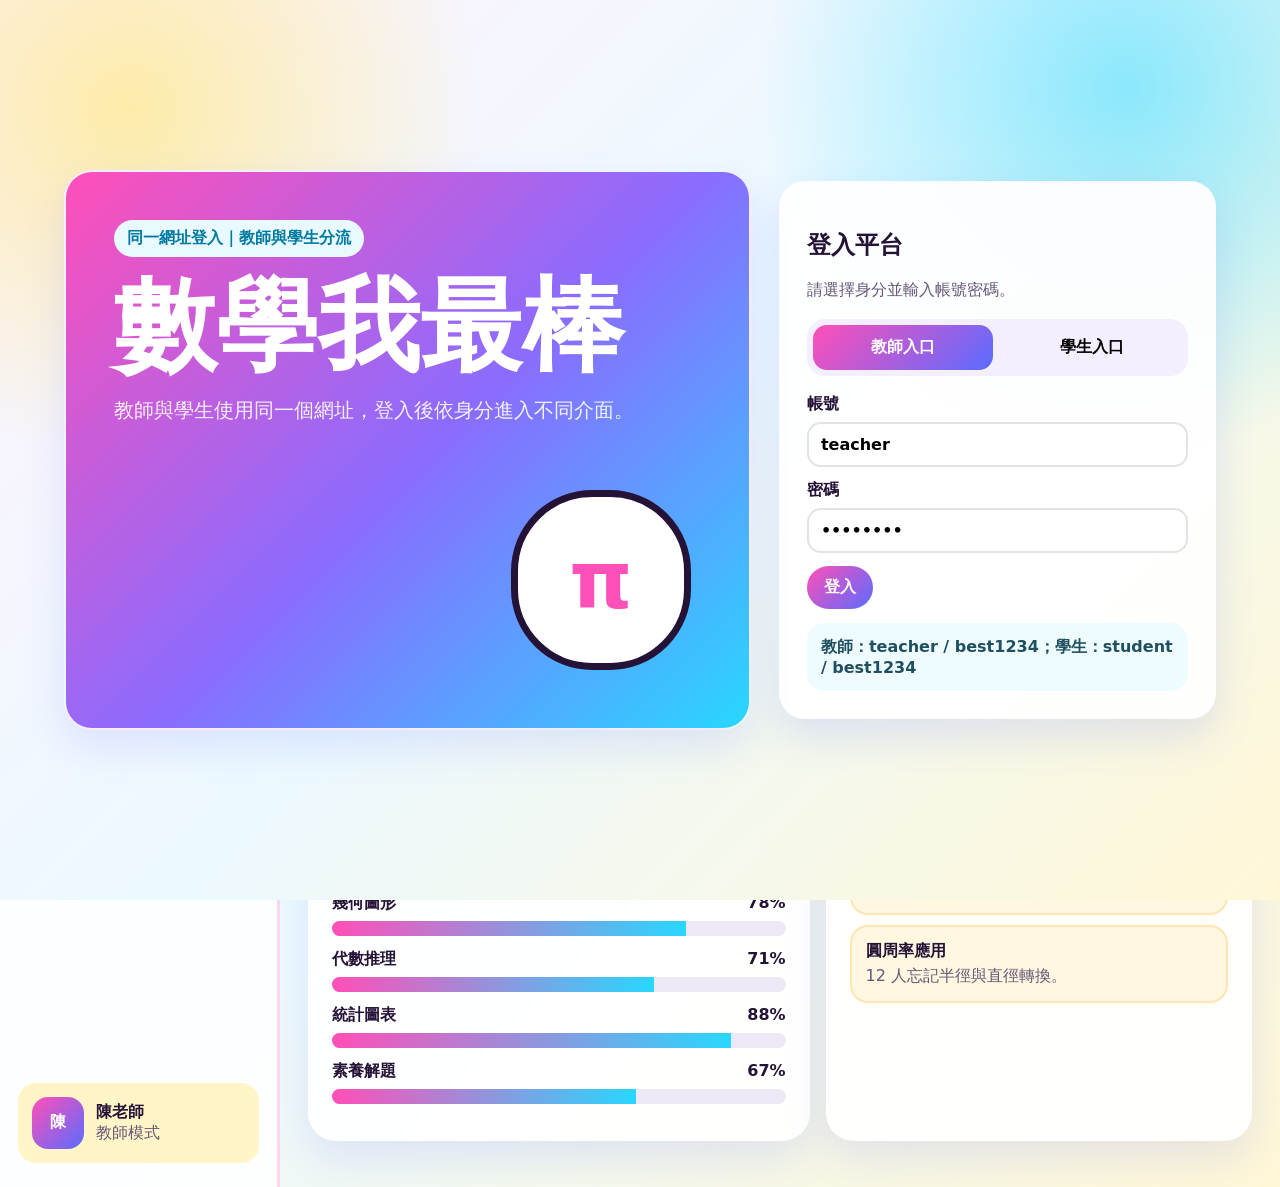
==== commit f8bc6ee6: "Unify teacher and student login entry" ====
--- a/index.html
+++ b/index.html
@@ -2,33 +2,26 @@
 <html lang="zh-Hant">
 <head>
 <meta charset="UTF-8"><meta name="viewport" content="width=device-width, initial-scale=1.0">
-<title>數學我最棒｜六年級數學教師平台</title>
+<title>數學我最棒｜統一登入</title>
 <style>
-:root{--ink:#241336;--muted:#675879;--pink:#ff4fb8;--orange:#ff9f1c;--yellow:#ffe66d;--cyan:#28d7ff;--blue:#5a6cff;--green:#4de38a;--line:rgba(36,19,54,.12);font-family:"Microsoft JhengHei","Noto Sans TC",system-ui,sans-serif}*{box-sizing:border-box}body{margin:0;min-height:100vh;color:var(--ink);background:radial-gradient(circle at 10% 15%,rgba(255,230,109,.55),transparent 24rem),radial-gradient(circle at 85% 12%,rgba(40,215,255,.45),transparent 22rem),linear-gradient(135deg,#fff1fb 0%,#ecf9ff 45%,#fff7d6 100%)}button,input,select{font:inherit}button{cursor:pointer;border:0}.sidebar{position:fixed;inset:0 auto 0 0;width:280px;padding:24px 18px;background:rgba(255,255,255,.9);border-right:3px solid rgba(255,79,184,.25);backdrop-filter:blur(16px);display:flex;flex-direction:column;gap:18px}.brand,.teacher-card{display:flex;align-items:center;gap:12px}.brand-mark,.avatar{width:52px;height:52px;border-radius:16px;display:grid;place-items:center;color:white;font-weight:900;background:linear-gradient(135deg,var(--pink),var(--blue));box-shadow:0 12px 28px rgba(255,79,184,.3)}.brand strong{display:block;font-size:1.25rem}.brand span,.teacher-card span{display:block;color:var(--muted);font-size:.9rem}.nav{display:grid;gap:8px}.nav-btn{text-align:left;padding:12px 14px;border-radius:16px;color:var(--ink);background:transparent;font-weight:800}.nav-btn:hover,.nav-btn.active{color:white;background:linear-gradient(135deg,var(--pink),var(--orange));box-shadow:0 12px 24px rgba(255,79,184,.24)}.teacher-card{margin-top:auto;padding:14px;border-radius:18px;background:#fff5c7;border:2px solid rgba(255,159,28,.28)}.app{margin-left:280px;padding:28px}.topbar{display:flex;justify-content:space-between;gap:24px;align-items:center;margin-bottom:22px}.eyebrow{margin:0 0 6px;color:var(--pink);font-weight:900}.topbar h1{margin:0 0 8px;font-size:clamp(1.8rem,4vw,3.2rem)}.topbar p:last-child{margin:0;color:var(--muted)}.primary,.secondary,.ghost,.chip,.chapter,.tool,.answer{border-radius:999px;padding:11px 17px;font-weight:900}.primary{color:white;background:linear-gradient(135deg,var(--pink),var(--blue))}.secondary{color:var(--ink);background:var(--yellow)}.ghost{background:rgba(255,255,255,.75);border:2px solid var(--line)}.page{display:none}.page.active{display:block}.hero,.student-hero,.panel,.stat{background:rgba(255,255,255,.9);border:2px solid rgba(255,255,255,.9);box-shadow:0 18px 40px rgba(90,108,255,.13);border-radius:28px}.hero{display:grid;grid-template-columns:minmax(0,1.3fr) minmax(220px,.7fr);gap:22px;padding:34px}.hero h2,.student-hero h2{font-size:clamp(1.7rem,4vw,3.6rem);line-height:1.15;margin:12px 0}.hero p,.student-hero p,.panel p{color:var(--muted)}.pill{display:inline-block;padding:8px 13px;border-radius:999px;background:#e8f9ff;color:#007aa0;font-weight:900}.mascot{min-height:270px;border-radius:32px;background:linear-gradient(160deg,#fff36d,#ff7bd5 46%,#43d9ff);display:grid;place-items:center}.mascot-face{width:150px;height:150px;border-radius:45%;background:white;display:grid;place-items:center;font-size:4rem;font-weight:900;color:var(--pink);border:6px solid var(--ink)}.actions{display:flex;gap:10px;flex-wrap:wrap}.stats{display:grid;grid-template-columns:repeat(4,1fr);gap:16px;margin:18px 0}.stat{padding:20px}.stat span,.stat small{display:block;color:var(--muted)}.stat strong{display:block;font-size:2rem;margin:8px 0}.grid{display:grid;grid-template-columns:minmax(0,1fr) minmax(320px,.8fr);gap:18px;margin-bottom:18px}.panel{padding:22px}.skill{display:grid;gap:7px;margin:13px 0}.skill div{display:flex;justify-content:space-between;font-weight:900}.meter{height:15px;background:#eee8f6;border-radius:999px;overflow:hidden}.meter span{display:block;height:100%;background:linear-gradient(90deg,var(--pink),var(--cyan))}.item{padding:14px;border-radius:18px;background:#fff7df;border:2px solid rgba(255,159,28,.22);margin:10px 0}.item b,.item span{display:block}.item span{color:var(--muted);margin-top:5px}.book{display:grid;grid-template-columns:260px 1fr;gap:18px}.chapter{display:block;width:100%;margin:8px 0;text-align:left;background:#eef6ff;color:var(--ink)}.chapter.active{color:white;background:linear-gradient(135deg,var(--blue),var(--cyan))}.book-page{min-height:430px;border-radius:22px;padding:30px;background:linear-gradient(180deg,#fffdf8,#fff1fb);border:3px dashed rgba(90,108,255,.28)}.circle{width:170px;height:170px;border-radius:50%;margin:20px auto;background:conic-gradient(#ff4fb8,#ffe66d,#28d7ff,#5a6cff,#ff4fb8);border:7px solid white}.formula{text-align:center;font-size:2rem;font-weight:900;color:var(--blue)}label{display:grid;gap:7px;margin-bottom:14px;font-weight:900}input,select{width:100%;border:2px solid var(--line);border-radius:14px;padding:11px 12px;background:white}.live{margin-top:14px;padding:16px;border-radius:18px;background:#eefcff;color:#205060;font-weight:800}.student-hero{display:grid;grid-template-columns:1fr 220px;gap:18px;align-items:center;margin-bottom:18px;padding:28px;color:white;background:linear-gradient(135deg,#ff4fb8,#8a6cff 52%,#28d7ff)}.student-hero p{color:rgba(255,255,255,.9)}.student-badge{min-height:160px;border-radius:28px;display:grid;place-items:center;text-align:center;background:rgba(255,255,255,.22);border:3px solid rgba(255,255,255,.58)}.student-badge strong{display:block;font-size:3.2rem}.mission{display:grid;grid-template-columns:1fr auto;gap:12px;align-items:center;padding:15px;border-radius:18px;background:#f4efff;border:2px solid rgba(138,108,255,.18);margin:10px 0}.mission span{display:block;color:var(--muted)}.mission strong{padding:8px 10px;border-radius:999px;color:white;background:linear-gradient(135deg,var(--pink),var(--blue))}.answers{display:grid;grid-template-columns:repeat(2,1fr);gap:10px}.answer{background:#fff2ba}.achievements{display:grid;grid-template-columns:repeat(3,1fr);gap:12px}.achievements article{padding:15px;border-radius:18px;background:#f4efff}.achievements strong{display:block;color:var(--pink);font-size:2rem;margin-top:8px}.bar-row{display:grid;grid-template-columns:120px 1fr 54px;gap:12px;align-items:center;font-weight:900;margin:14px 0}.track{height:22px;border-radius:999px;background:#eee8f6;overflow:hidden}.fill{height:100%;background:linear-gradient(90deg,var(--green),var(--cyan),var(--blue))}@media(max-width:980px){.sidebar{position:static;width:auto}.app{margin-left:0;padding:18px}.hero,.grid,.book,.student-hero{grid-template-columns:1fr}.stats,.achievements{grid-template-columns:1fr 1fr}}@media(max-width:640px){.stats,.answers,.achievements{grid-template-columns:1fr}}
+:root{font-family:"Microsoft JhengHei","Noto Sans TC",system-ui,sans-serif;color:#241336;--pink:#ff4fb8;--blue:#5a6cff;--cyan:#28d7ff;--yellow:#ffe66d;--muted:#675879}*{box-sizing:border-box}body{margin:0;min-height:100vh;background:radial-gradient(circle at 10% 12%,rgba(255,230,109,.58),transparent 22rem),radial-gradient(circle at 88% 10%,rgba(40,215,255,.5),transparent 23rem),linear-gradient(135deg,#fff1fb,#ecf9ff 48%,#fff7d6)}button,input,select{font:inherit}button{border:0;cursor:pointer}.login{position:fixed;inset:0;z-index:10;display:grid;grid-template-columns:1.1fr .7fr;gap:28px;align-items:center;padding:clamp(22px,5vw,64px);background:inherit}.login.hide{display:none}.login-art,.card,.hero,.stat{background:rgba(255,255,255,.92);border:2px solid rgba(255,255,255,.88);box-shadow:0 18px 40px rgba(90,108,255,.14);border-radius:28px}.login-art{min-height:560px;padding:48px;color:white;background:linear-gradient(135deg,var(--pink),#8a6cff 52%,var(--cyan));position:relative;overflow:hidden}.login-art h1{font-size:clamp(3rem,8vw,6.5rem);line-height:1;margin:18px 0 12px}.login-art p{font-size:1.25rem;color:rgba(255,255,255,.9)}.pi{position:absolute;right:58px;bottom:58px;width:180px;height:180px;border-radius:45%;display:grid;place-items:center;background:white;border:7px solid #241336;color:var(--pink);font-size:5rem;font-weight:900}.login-card{padding:28px;border-radius:26px;background:rgba(255,255,255,.94);box-shadow:0 18px 40px rgba(90,108,255,.16)}.tabs{display:grid;grid-template-columns:1fr 1fr;gap:8px;padding:6px;border-radius:18px;background:#f4efff;margin:18px 0}.tab{padding:12px;border-radius:14px;background:transparent;font-weight:900}.tab.active,.primary{color:white;background:linear-gradient(135deg,var(--pink),var(--blue))}label{display:grid;gap:7px;margin:13px 0;font-weight:900}input,select{width:100%;border:2px solid rgba(36,19,54,.12);border-radius:14px;padding:11px 12px;background:white}.primary,.secondary,.ghost,.answer{border-radius:999px;padding:11px 17px;font-weight:900}.secondary{background:var(--yellow);color:#241336}.ghost{background:#fff;border:2px solid rgba(36,19,54,.12)}.hint,.live{margin-top:14px;padding:14px;border-radius:18px;background:#eefcff;color:#205060;font-weight:800}.shell{display:grid;grid-template-columns:280px 1fr;min-height:100vh}.side{padding:24px 18px;background:rgba(255,255,255,.9);border-right:3px solid rgba(255,79,184,.22);display:flex;flex-direction:column;gap:18px}.brand{display:flex;align-items:center;gap:12px}.mark,.avatar{width:52px;height:52px;border-radius:16px;display:grid;place-items:center;color:white;font-weight:900;background:linear-gradient(135deg,var(--pink),var(--blue))}.brand span,.teacher span,.muted{color:var(--muted)}.nav{display:grid;gap:8px}.nav button{text-align:left;padding:12px 14px;border-radius:16px;background:transparent;font-weight:900;color:#241336}.nav button.active,.nav button:hover{color:white;background:linear-gradient(135deg,var(--pink),#ff9f1c)}.teacher{margin-top:auto;display:flex;gap:12px;align-items:center;padding:14px;border-radius:18px;background:#fff5c7}.main{padding:28px}.top{display:flex;justify-content:space-between;gap:18px;align-items:center;margin-bottom:22px}.top h1{font-size:clamp(1.8rem,4vw,3.2rem);margin:0 0 8px}.page{display:none}.page.active{display:block}.hero{display:grid;grid-template-columns:1.2fr .8fr;gap:22px;padding:34px}.hero h2,.student-hero h2{font-size:clamp(1.8rem,4vw,3.6rem);line-height:1.15;margin:12px 0}.pill{display:inline-block;padding:8px 13px;border-radius:999px;background:#e8f9ff;color:#007aa0;font-weight:900}.mascot{min-height:250px;border-radius:30px;background:linear-gradient(160deg,#fff36d,#ff7bd5 46%,#43d9ff);display:grid;place-items:center}.mascot div{width:145px;height:145px;border-radius:45%;display:grid;place-items:center;background:white;border:6px solid #241336;color:var(--pink);font-size:4rem;font-weight:900}.stats,.grid,.student-grid{display:grid;grid-template-columns:repeat(4,1fr);gap:16px;margin:18px 0}.stat,.card{padding:22px}.stat span,.stat small{display:block;color:var(--muted)}.stat strong{display:block;font-size:2rem;margin:8px 0}.grid,.student-grid{grid-template-columns:1fr .85fr}.item,.mission{padding:14px;border-radius:18px;background:#fff7df;border:2px solid rgba(255,159,28,.22);margin:10px 0}.mission{display:grid;grid-template-columns:1fr auto;gap:12px;align-items:center;background:#f4efff;border-color:rgba(138,108,255,.18)}.mission span,.item span{display:block;color:var(--muted);margin-top:4px}.mission strong{padding:8px 10px;border-radius:999px;color:white;background:linear-gradient(135deg,var(--pink),var(--blue))}.meter{height:15px;background:#eee8f6;border-radius:999px;overflow:hidden}.meter span{display:block;height:100%;background:linear-gradient(90deg,var(--pink),var(--cyan))}.skill{display:grid;gap:7px;margin:13px 0}.skill div{display:flex;justify-content:space-between;font-weight:900}.book{display:grid;grid-template-columns:250px 1fr;gap:18px}.chapter{display:block;width:100%;margin:8px 0;text-align:left;background:#eef6ff;color:#241336;border-radius:999px;padding:11px 17px;font-weight:900}.chapter.active{color:white;background:linear-gradient(135deg,var(--blue),var(--cyan))}.book-page{min-height:420px;border-radius:22px;padding:30px;background:linear-gradient(180deg,#fffdf8,#fff1fb);border:3px dashed rgba(90,108,255,.28)}.circle{width:170px;height:170px;border-radius:50%;margin:20px auto;background:conic-gradient(#ff4fb8,#ffe66d,#28d7ff,#5a6cff,#ff4fb8);border:7px solid white}.student-hero{padding:28px;border-radius:28px;color:white;background:linear-gradient(135deg,var(--pink),#8a6cff 52%,var(--cyan));display:grid;grid-template-columns:1fr 220px;gap:18px;align-items:center}.badge{min-height:160px;border-radius:28px;display:grid;place-items:center;text-align:center;background:rgba(255,255,255,.22);border:3px solid rgba(255,255,255,.58)}.badge strong{display:block;font-size:3.2rem}.answers{display:grid;grid-template-columns:1fr 1fr;gap:10px}.answer{background:#fff2ba}.achievements{display:grid;grid-template-columns:repeat(3,1fr);gap:12px}.achievements article{padding:15px;border-radius:18px;background:#f4efff}.achievements strong{display:block;color:var(--pink);font-size:2rem;margin-top:8px}body.student .teacher-only{display:none}body.student .nav button:not([data-page=student]):not(.logout){display:none}@media(max-width:900px){.login,.shell,.hero,.grid,.book,.student-hero,.student-grid{grid-template-columns:1fr}.stats,.achievements{grid-template-columns:1fr 1fr}.side{border-right:0}.pi{position:static;margin-top:30px}}@media(max-width:620px){.stats,.answers,.achievements{grid-template-columns:1fr}}
 </style>
 </head>
 <body>
-<aside class="sidebar"><div class="brand"><div class="brand-mark">數</div><div><strong>數學我最棒</strong><span>六年級教師中心</span></div></div><nav class="nav"><button class="nav-btn active" data-page="overview">班級總覽</button><button class="nav-btn" data-page="ebook">電子書教學</button><button class="nav-btn" data-page="prepare">備課中心</button><button class="nav-btn" data-page="teach">課堂教具</button><button class="nav-btn" data-page="assign">指派任務</button><button class="nav-btn" data-page="assessment">評量題庫</button><button class="nav-btn" data-page="students">學習紀錄</button><button class="nav-btn" data-page="studentPortal">學生端體驗</button><button class="nav-btn" data-page="dashboard">數位儀表板</button></nav><div class="teacher-card"><div class="avatar">陳</div><div><strong>陳老師</strong><span>星光國小 六年一班</span></div></div></aside>
-<main class="app"><header class="topbar"><div><p class="eyebrow">Anime Math Teacher Studio</p><h1 id="title">班級學習總覽</h1><p id="lead">從備課、教學、評量到學習診斷，一站完成六年級數學教學。</p></div><button class="primary" data-open-page="assign">＋ 指派新任務</button></header>
-<section id="overview" class="page active"><div class="hero"><div><span class="pill">第 8 週｜圓面積與扇形</span><h2>今天的課堂任務：讓抽象公式變成會發光的圖像</h2><p>整合電子書頁面、動畫教具、即時測驗與學生學習狀態，幫老師快速掌握全班節奏。</p><div class="actions"><button class="primary" data-open-page="ebook">開啟電子書</button><button class="secondary" data-open-page="studentPortal">查看學生端</button></div></div><div class="mascot"><div class="mascot-face">π</div></div></div><div class="stats"><article class="stat"><span>班級學生</span><strong>28 人</strong><small>本週活躍 25 人</small></article><article class="stat"><span>任務完成率</span><strong>82%</strong><small>較上週 +9%</small></article><article class="stat"><span>平均答對率</span><strong>76%</strong><small>易錯單元：速率</small></article><article class="stat"><span>需關注學生</span><strong>4 人</strong><small>已產生補救建議</small></article></div><div class="grid"><section class="panel"><h2>六年級數學能力雷達</h2><div id="skills"></div></section><section class="panel"><h2>班級易錯內容</h2><div class="item"><b>速率單位換算</b><span>18 人混淆公尺/秒與公里/時。</span></div><div class="item"><b>圓周率應用</b><span>12 人忘記半徑與直徑轉換。</span></div><div class="item"><b>未知數列式</b><span>9 人能算答案，但列式說明不足。</span></div></section></div></section>
-<section id="ebook" class="page"><div class="book"><aside class="panel"><h2>電子書目錄</h2><button class="chapter active" data-chapter="0">第 1 課 圓面積</button><button class="chapter" data-chapter="1">第 2 課 速率</button><button class="chapter" data-chapter="2">第 3 課 比與比值</button><button class="chapter" data-chapter="3">第 4 課 柱體體積</button></aside><section class="panel"><div class="actions"><button class="secondary" id="highlight">螢光筆</button><button class="secondary" id="note">貼便利貼</button></div><article class="book-page"><span class="pill" id="bookTag">電子書 p.42</span><h2 id="bookTitle">圓面積：把圓切成近似長方形</h2><p id="bookText">將圓平均切割後重新排列，越切越細時，圖形越接近長方形。長約為圓周長的一半，寬為半徑，所以面積為 πr²。</p><div class="circle"></div><div class="formula">A = π × r × r</div><div class="live" id="bookNote">教師備註：先讓學生用圖像猜想，再推導公式。</div></article></section></div></section>
-<section id="prepare" class="page"><div class="grid"><section class="panel"><h2>AI 備課單</h2><label>教學單元<select id="unit"><option>圓面積與扇形</option><option>速率與時間距離</option><option>比與比值</option></select></label><label>課堂時間<select id="time"><option>40 分鐘</option><option>80 分鐘</option><option>補救教學 20 分鐘</option></select></label><button class="primary" id="planBtn">產生備課建議</button><div class="live" id="plan"></div></section><section class="panel"><h2>教材資源包</h2><div class="item"><b>課本 PDF 與習作解答</b></div><div class="item"><b>教學簡報與動畫</b></div><div class="item"><b>單元診斷卷與補救學習單</b></div></section></div></section>
-<section id="teach" class="page"><div class="grid"><section class="panel"><h2>互動圓面積教具</h2><label>半徑 r：<input id="radius" type="range" min="1" max="10" value="5"></label><div class="circle" id="dynCircle"></div><div class="live" id="circleAns">r=5，面積約 78.5</div></section><section class="panel"><h2>課堂即時工具</h2><button class="secondary tool" id="pick">抽一位學生</button><button class="secondary tool" id="hint">顯示提示卡</button><button class="secondary tool" id="ticket">產生離堂票</button><div class="live" id="liveBox">選擇一個課堂工具開始。</div></section></div></section>
-<section id="assign" class="page"><section class="panel"><h2>指派任務</h2><label>任務名稱<input id="taskName" value="圓面積基礎練習"></label><label>任務類型<select id="taskType"><option>電子書閱讀</option><option>互動練習</option><option>診斷測驗</option></select></label><button class="primary" id="addTask">新增任務</button><div id="tasks"></div></section></section>
-<section id="assessment" class="page"><div class="grid"><section class="panel"><h2>智慧組卷</h2><p>依難度、題型與課綱指標快速出卷。</p><button class="primary" id="quizBtn">生成 10 題小測</button><div class="live" id="quizOut"></div></section><section class="panel"><h2>即時評量</h2><p>半徑 6 公分的圓，面積約是多少？</p><div class="answers"><button class="answer" data-poll="31%">36π</button><button class="answer" data-poll="42%">12π</button><button class="answer" data-poll="19%">6π</button><button class="answer" data-poll="8%">18π</button></div><div class="live" id="pollOut">點選答案查看全班選答分布。</div></section></div></section>
-<section id="students" class="page"><section class="panel"><h2>學生學習紀錄</h2><div id="studentList"></div><div class="live" id="profile"></div></section></section>
-<section id="studentPortal" class="page"><div class="student-hero"><div><span class="pill">學生視角｜今日任務</span><h2>歡迎回來，數學冒險家！</h2><p>學生登入後可以看到老師指派的任務、電子書進度、即時練習、獎章與自己的學習成長。</p></div><div class="student-badge"><div><strong>Lv. 6</strong><span>圓面積達人</span></div></div></div><div class="grid"><section class="panel"><h2>我的任務</h2><div id="missions"></div></section><section class="panel"><h2>快速練習</h2><p><b>半徑 4 公分的圓，面積約是多少？</b></p><div class="answers"><button class="answer" data-student-answer="wrong">8π</button><button class="answer" data-student-answer="correct">16π</button><button class="answer" data-student-answer="wrong">4π</button><button class="answer" data-student-answer="wrong">32π</button></div><div class="live" id="studentResult">選一個答案開始挑戰。</div></section></div><div class="grid"><section class="panel"><h2>我的成就</h2><div class="achievements"><article><b>連續學習</b><strong>5 天</strong><span>保持火力！</span></article><article><b>本週積分</b><strong>420</strong><span>班級第 6 名</span></article><article><b>已拿獎章</b><strong>8 枚</strong><span>新增：公式推理星</span></article></div></section><section class="panel"><h2>我的錯題本</h2><div class="item"><b>速率單位</b><span>再練 3 題，注意公里/時與公尺/秒。</span></div><div class="item"><b>圓面積</b><span>先分辨半徑與直徑，再代入公式。</span></div></section></div></section>
-<section id="dashboard" class="page"><div class="grid"><section class="panel"><h2>後台數位儀表板</h2><div id="bars"></div></section><section class="panel"><h2>教學決策建議</h2><div class="item"><b>全班再教學</b><span>速率單位換算正確率 58%，建議安排 10 分鐘單位表格整理。</span></div><div class="item"><b>小組補強</b><span>4 位學生連續兩次圓面積低於 60%，建議派發圖像化練習。</span></div></section></div></section>
-</main>
+<section class="login" id="login"><div class="login-art"><span class="pill">同一網址登入｜教師與學生分流</span><h1>數學我最棒</h1><p>教師與學生使用同一個網址，登入後依身分進入不同介面。</p><div class="pi">π</div></div><form class="login-card" id="loginForm"><h2>登入平台</h2><p class="muted">請選擇身分並輸入帳號密碼。</p><div class="tabs"><button type="button" class="tab active" data-role="teacher">教師入口</button><button type="button" class="tab" data-role="student">學生入口</button></div><label>帳號<input id="account" value="teacher"></label><label>密碼<input id="password" type="password" value="best1234"></label><button class="primary" type="submit">登入</button><div class="hint" id="hint">教師：teacher / best1234；學生：student / best1234</div></form></section>
+<div class="shell"><aside class="side"><div class="brand"><div class="mark">數</div><div><strong>數學我最棒</strong><br><span>六年級學習平台</span></div></div><nav class="nav"><button class="active teacher-only" data-page="overview">班級總覽</button><button class="teacher-only" data-page="ebook">電子書教學</button><button class="teacher-only" data-page="prepare">備課中心</button><button class="teacher-only" data-page="teach">課堂教具</button><button class="teacher-only" data-page="assign">指派任務</button><button class="teacher-only" data-page="assessment">評量題庫</button><button class="teacher-only" data-page="records">學習紀錄</button><button class="teacher-only" data-page="dashboard">數位儀表板</button><button data-page="student">學生端</button><button class="logout" id="logout">登出</button></nav><div class="teacher"><div class="avatar">陳</div><div><strong id="who">陳老師</strong><br><span id="modeText">教師模式</span></div></div></aside><main class="main"><header class="top"><div><p class="muted">Anime Math Teacher Studio</p><h1 id="title">班級學習總覽</h1><p id="lead" class="muted">從備課、教學、評量到學習診斷，一站完成六年級數學教學。</p></div><button class="primary teacher-only" data-page="assign">＋ 指派新任務</button></header>
+<section id="overview" class="page active"><div class="hero"><div><span class="pill">第 8 週｜圓面積與扇形</span><h2>讓抽象公式變成會發光的圖像</h2><p class="muted">整合電子書、互動教具、即時測驗與學生學習狀態。</p><button class="secondary" data-page="student">預覽學生端</button></div><div class="mascot"><div>π</div></div></div><div class="stats"><article class="stat"><span>班級學生</span><strong>28 人</strong><small>本週活躍 25 人</small></article><article class="stat"><span>任務完成率</span><strong>82%</strong><small>較上週 +9%</small></article><article class="stat"><span>平均答對率</span><strong>76%</strong><small>易錯：速率</small></article><article class="stat"><span>需關注</span><strong>4 人</strong><small>已產生補救建議</small></article></div><div class="grid"><section class="card"><h2>數學能力雷達</h2><div id="skills"></div></section><section class="card"><h2>班級易錯內容</h2><div class="item"><b>速率單位換算</b><span>18 人混淆公尺/秒與公里/時。</span></div><div class="item"><b>圓周率應用</b><span>12 人忘記半徑與直徑轉換。</span></div></section></div></section>
+<section id="ebook" class="page"><div class="book"><aside class="card"><h2>電子書目錄</h2><button class="chapter active">第 1 課 圓面積</button><button class="chapter">第 2 課 速率</button><button class="chapter">第 3 課 比與比值</button></aside><section class="card"><article class="book-page"><span class="pill">電子書 p.42</span><h2>圓面積：把圓切成近似長方形</h2><p>將圓平均切割後重新排列，圖形越接近長方形。長約為圓周長的一半，寬為半徑，所以面積為 πr²。</p><div class="circle"></div><h2 style="text-align:center;color:#5a6cff">A = π × r × r</h2><div class="live">教師備註：先讓學生用圖像猜想，再推導公式。</div></article></section></div></section>
+<section id="prepare" class="page"><div class="grid"><section class="card"><h2>AI 備課單</h2><label>單元<select id="unit"><option>圓面積與扇形</option><option>速率與時間距離</option></select></label><button class="primary" id="planBtn">產生備課建議</button><div class="live" id="plan">選擇單元後產生流程。</div></section><section class="card"><h2>教材資源包</h2><div class="item"><b>課本 PDF 與習作解答</b></div><div class="item"><b>教學簡報與動畫</b></div><div class="item"><b>單元診斷卷與補救學習單</b></div></section></div></section>
+<section id="teach" class="page"><div class="grid"><section class="card"><h2>互動圓面積教具</h2><label>半徑 r：<input id="radius" type="range" min="1" max="10" value="5"></label><div class="circle" id="dyn"></div><div class="live" id="circleAns">r=5，面積約 78.5</div></section><section class="card"><h2>課堂工具</h2><button class="secondary" id="pick">抽一位學生</button> <button class="secondary" id="hintBtn">提示卡</button><div class="live" id="liveBox">選擇工具開始。</div></section></div></section>
+<section id="assign" class="page"><section class="card"><h2>指派任務</h2><label>任務名稱<input id="taskName" value="圓面積基礎練習"></label><button class="primary" id="addTask">新增任務</button><div id="tasks"></div></section></section>
+<section id="assessment" class="page"><div class="grid"><section class="card"><h2>智慧組卷</h2><button class="primary" id="quizBtn">生成 10 題小測</button><div class="live" id="quizOut"></div></section><section class="card"><h2>即時評量</h2><p>半徑 6 公分的圓，面積約是多少？</p><div class="answers"><button class="answer" data-poll="31%">36π</button><button class="answer" data-poll="42%">12π</button><button class="answer" data-poll="19%">6π</button><button class="answer" data-poll="8%">18π</button></div><div class="live" id="pollOut">點選答案查看分布。</div></section></div></section>
+<section id="records" class="page"><section class="card"><h2>學生學習紀錄</h2><div class="item"><b>林小晴</b><span>平均 92｜弱點：素養題說明</span></div><div class="item"><b>王宇哲</b><span>平均 58｜弱點：速率單位換算</span></div><div class="item"><b>張語安</b><span>平均 76｜弱點：圓面積應用</span></div></section></section>
+<section id="student" class="page"><div class="student-hero"><div><span class="pill">學生視角｜今日任務</span><h2>歡迎回來，數學冒險家！</h2><p>學生登入後可以看到任務、電子書進度、快速練習、獎章與錯題本。</p></div><div class="badge"><div><strong>Lv. 6</strong><span>圓面積達人</span></div></div></div><div class="student-grid"><section class="card"><h2>我的任務</h2><div class="mission"><div><b>閱讀電子書 p.42 圓面積推導</b><span>已完成</span></div><strong>+80</strong></div><div class="mission"><div><b>完成圓面積 10 題練習</b><span>進行中</span></div><strong>+120</strong></div><div class="mission"><div><b>離堂票：寫出一道生活題</b><span>待完成</span></div><strong>+60</strong></div></section><section class="card"><h2>快速練習</h2><p><b>半徑 4 公分的圓，面積約是多少？</b></p><div class="answers"><button class="answer" data-ok="0">8π</button><button class="answer" data-ok="1">16π</button><button class="answer" data-ok="0">4π</button><button class="answer" data-ok="0">32π</button></div><div class="live" id="studentResult">選一個答案開始挑戰。</div></section></div><div class="student-grid"><section class="card"><h2>我的成就</h2><div class="achievements"><article><b>連續學習</b><strong>5 天</strong><span>保持火力！</span></article><article><b>本週積分</b><strong>420</strong><span>班級第 6 名</span></article><article><b>已拿獎章</b><strong>8 枚</strong><span>公式推理星</span></article></div></section><section class="card"><h2>我的錯題本</h2><div class="item"><b>速率單位</b><span>再練 3 題，注意公里/時與公尺/秒。</span></div><div class="item"><b>圓面積</b><span>先分辨半徑與直徑，再代入公式。</span></div></section></div></section>
+<section id="dashboard" class="page"><div class="grid"><section class="card"><h2>後台數位儀表板</h2><div id="bars"></div></section><section class="card"><h2>教學決策建議</h2><div class="item"><b>全班再教學</b><span>速率單位換算正確率 58%，建議安排 10 分鐘單位表格整理。</span></div><div class="item"><b>小組補強</b><span>4 位學生圓面積低於 60%，建議派發圖像化練習。</span></div></section></div></section>
+</main></div>
 <script>
-const info={overview:["班級學習總覽","從備課、教學、評量到學習診斷，一站完成六年級數學教學。"],ebook:["電子書教學","模擬電子書平台的目錄、縮放、註記、螢光筆與投影模式。"],prepare:["備課中心","整合課綱、教材包、教學流程與補救策略。"],teach:["課堂教具","提供可投影、可互動、可立即回饋的數學教學工具。"],assign:["指派任務","把電子書、練習、測驗或補救任務派給全班與分組學生。"],assessment:["評量題庫","快速組卷、即時測驗並回收全班作答狀態。"],students:["學習紀錄","記錄學生任務、作答、弱點與教師觀察。"],studentPortal:["學生端體驗","學生可查看任務、答題回饋、成就獎章與個人錯題本。"],dashboard:["數位儀表板","以後台視角呈現班級學習狀態與教學決策建議。"]};
-function show(id){document.querySelectorAll('.page').forEach(p=>p.classList.toggle('active',p.id===id));document.querySelectorAll('.nav-btn').forEach(b=>b.classList.toggle('active',b.dataset.page===id));title.textContent=info[id][0];lead.textContent=info[id][1]}document.querySelectorAll('[data-page],[data-open-page]').forEach(b=>b.onclick=()=>show(b.dataset.page||b.dataset.openPage));
-const skillData=[["數與量",84],["幾何圖形",78],["代數推理",71],["統計圖表",88],["素養解題",67]];skills.innerHTML=skillData.map(([n,v])=>`<div class="skill"><div><span>${n}</span><span>${v}%</span></div><div class="meter"><span style="width:${v}%"></span></div></div>`).join('');bars.innerHTML=skillData.map(([n,v])=>`<div class="bar-row"><span>${n}</span><div class="track"><div class="fill" style="width:${v}%"></div></div><span>${v}%</span></div>`).join('');
-const chapters=[["圓面積：把圓切成近似長方形","將圓平均切割後重新排列，越切越細時，圖形越接近長方形。長約為圓周長的一半，寬為半徑，所以面積為 πr²。","電子書 p.42"],["速率：時間、距離與速度的關係","用線段圖整理距離、時間、速率，協助學生看懂題意並選擇正確單位。","電子書 p.58"],["比與比值：從生活情境建立比例感","透過果汁濃度、地圖縮尺與班級票選資料，理解比值的意義。","電子書 p.73"],["柱體體積：底面積乘以高","觀察方塊堆疊，理解柱體體積可以由底面積與高度推得。","電子書 p.91"]];document.querySelectorAll('.chapter').forEach(b=>b.onclick=()=>{document.querySelectorAll('.chapter').forEach(x=>x.classList.remove('active'));b.classList.add('active');const c=chapters[+b.dataset.chapter];bookTitle.textContent=c[0];bookText.textContent=c[1];bookTag.textContent=c[2]});highlight.onclick=()=>bookText.style.background='#fff176';note.onclick=()=>bookNote.textContent='教師備註：請學生圈出題目中的半徑、直徑與單位，再開始計算。';
-planBtn.onclick=()=>plan.innerHTML=`<b>${unit.value}｜${time.value}備課流程</b><br>1. 情境引入。<br>2. 電子書動畫推導。<br>3. 小組操作與即時作答。<br>4. 離堂票同步學習紀錄。`;radius.oninput=e=>{const r=+e.target.value,s=80+r*18;dynCircle.style.width=s+'px';dynCircle.style.height=s+'px';circleAns.textContent=`r=${r}，面積約 ${(Math.PI*r*r).toFixed(1)}`};pick.onclick=()=>liveBox.textContent='抽到：張語安，請說明半徑與直徑的關係。';hint.onclick=()=>liveBox.textContent='提示卡：先找半徑 r，再代入 A=πr²。';ticket.onclick=()=>liveBox.textContent='離堂票：寫下一題生活中的圓面積問題。';
-let taskArr=[['圓面積基礎練習','互動練習','82% 完成'],['速率單位補救包','診斷測驗','45% 完成']];function drawTasks(){tasks.innerHTML=taskArr.map(t=>`<div class="mission"><div><b>${t[0]}</b><span>${t[1]}</span></div><strong>${t[2]}</strong></div>`).join('')}drawTasks();addTask.onclick=()=>{taskArr.unshift([taskName.value,taskType.value,'0% 完成']);drawTasks()};quizBtn.onclick=()=>quizOut.textContent='已生成小測：基礎計算 4 題、應用題 3 題、易錯題 3 題。';document.querySelectorAll('[data-poll]').forEach(b=>b.onclick=()=>pollOut.textContent=`${b.textContent}：目前有 ${b.dataset.poll} 的學生選擇此答案。正解為 36π。`);
-const stu=[['林小晴',92,'素養題說明'],['王宇哲',58,'速率單位換算'],['張語安',76,'圓面積應用']];studentList.innerHTML=stu.map(s=>`<div class="item"><b>${s[0]}</b><span>平均 ${s[1]}｜弱點：${s[2]}</span></div>`).join('');profile.textContent='學生檔案會保留任務時間、答題紀錄、錯題類型與教師備註。';
-const missionData=[['閱讀電子書 p.42 圓面積推導','已完成','+80'],['完成圓面積 10 題練習','進行中','+120'],['離堂票：寫出一道生活圓面積題','待完成','+60']];missions.innerHTML=missionData.map(m=>`<div class="mission"><div><b>${m[0]}</b><span>${m[1]}</span></div><strong>${m[2]}</strong></div>`).join('');document.querySelectorAll('[data-student-answer]').forEach(b=>b.onclick=()=>studentResult.textContent=b.dataset.studentAnswer==='correct'?'答對了！16π 是正確答案，獲得 20 點積分。':'再想一下：圓面積公式是 A=πr²，半徑 4 要計算 4×4。');
+const info={overview:['班級學習總覽','從備課、教學、評量到學習診斷，一站完成六年級數學教學。'],ebook:['電子書教學','電子書、註記與教學投影。'],prepare:['備課中心','課綱、教材包與課堂流程。'],teach:['課堂教具','互動教具與即時工具。'],assign:['指派任務','派送任務給全班或小組。'],assessment:['評量題庫','組卷與即時評量。'],records:['學習紀錄','查看學生學習資料。'],student:['學生端','學生任務、練習、成就與錯題本。'],dashboard:['數位儀表板','班級學習狀態與教學建議。']};let role='teacher';document.querySelectorAll('.tab').forEach(b=>b.onclick=()=>{role=b.dataset.role;document.querySelectorAll('.tab').forEach(x=>x.classList.toggle('active',x===b));account.value=role;hint.textContent=role==='teacher'?'教師：teacher / best1234':'學生：student / best1234'});function show(id){document.querySelectorAll('.page').forEach(p=>p.classList.toggle('active',p.id===id));document.querySelectorAll('.nav button').forEach(b=>b.classList.toggle('active',b.dataset.page===id));title.textContent=info[id][0];lead.textContent=info[id][1]}document.querySelectorAll('[data-page]').forEach(b=>b.onclick=()=>show(b.dataset.page));loginForm.onsubmit=e=>{e.preventDefault();const ok=(role==='teacher'&&account.value==='teacher'||role==='student'&&account.value==='student')&&password.value==='best1234';if(!ok){hint.textContent='帳號或密碼不正確，請確認身分選項。';return}login.classList.add('hide');document.body.classList.toggle('student',role==='student');who.textContent=role==='student'?'學生小宇':'陳老師';modeText.textContent=role==='student'?'學生模式':'教師模式';show(role==='student'?'student':'overview')};logout.onclick=()=>{document.body.classList.remove('student');login.classList.remove('hide');show('overview')};const skill=[['數與量',84],['幾何圖形',78],['代數推理',71],['統計圖表',88],['素養解題',67]];skills.innerHTML=skill.map(([n,v])=>`<div class="skill"><div><span>${n}</span><span>${v}%</span></div><div class="meter"><span style="width:${v}%"></span></div></div>`).join('');bars.innerHTML=skill.map(([n,v])=>`<div class="skill"><div><span>${n}</span><span>${v}%</span></div><div class="meter"><span style="width:${v}%"></span></div></div>`).join('');planBtn.onclick=()=>plan.innerHTML=`<b>${unit.value} 備課流程</b><br>1. 情境引入。<br>2. 電子書動畫推導。<br>3. 小組操作與即時作答。<br>4. 離堂票同步學習紀錄。`;radius.oninput=e=>{const r=+e.target.value,s=80+r*18;dyn.style.width=s+'px';dyn.style.height=s+'px';circleAns.textContent=`r=${r}，面積約 ${(Math.PI*r*r).toFixed(1)}`};pick.onclick=()=>liveBox.textContent='抽到：張語安，請說明半徑與直徑的關係。';hintBtn.onclick=()=>liveBox.textContent='提示卡：先找半徑 r，再代入 A=πr²。';let taskArr=[['圓面積基礎練習','82% 完成'],['速率單位補救包','45% 完成']];function drawTasks(){tasks.innerHTML=taskArr.map(t=>`<div class="mission"><div><b>${t[0]}</b><span>任務</span></div><strong>${t[1]}</strong></div>`).join('')}drawTasks();addTask.onclick=()=>{taskArr.unshift([taskName.value,'0% 完成']);drawTasks()};quizBtn.onclick=()=>quizOut.textContent='已生成小測：基礎計算 4 題、應用題 3 題、易錯題 3 題。';document.querySelectorAll('[data-poll]').forEach(b=>b.onclick=()=>pollOut.textContent=`${b.textContent}：目前有 ${b.dataset.poll} 的學生選擇此答案。正解為 36π。`);document.querySelectorAll('[data-ok]').forEach(b=>b.onclick=()=>studentResult.textContent=b.dataset.ok==='1'?'答對了！16π 是正確答案，獲得 20 點積分。':'再想一下：圓面積公式是 A=πr²，半徑 4 要計算 4×4。');
 </script>
 </body>
 </html>
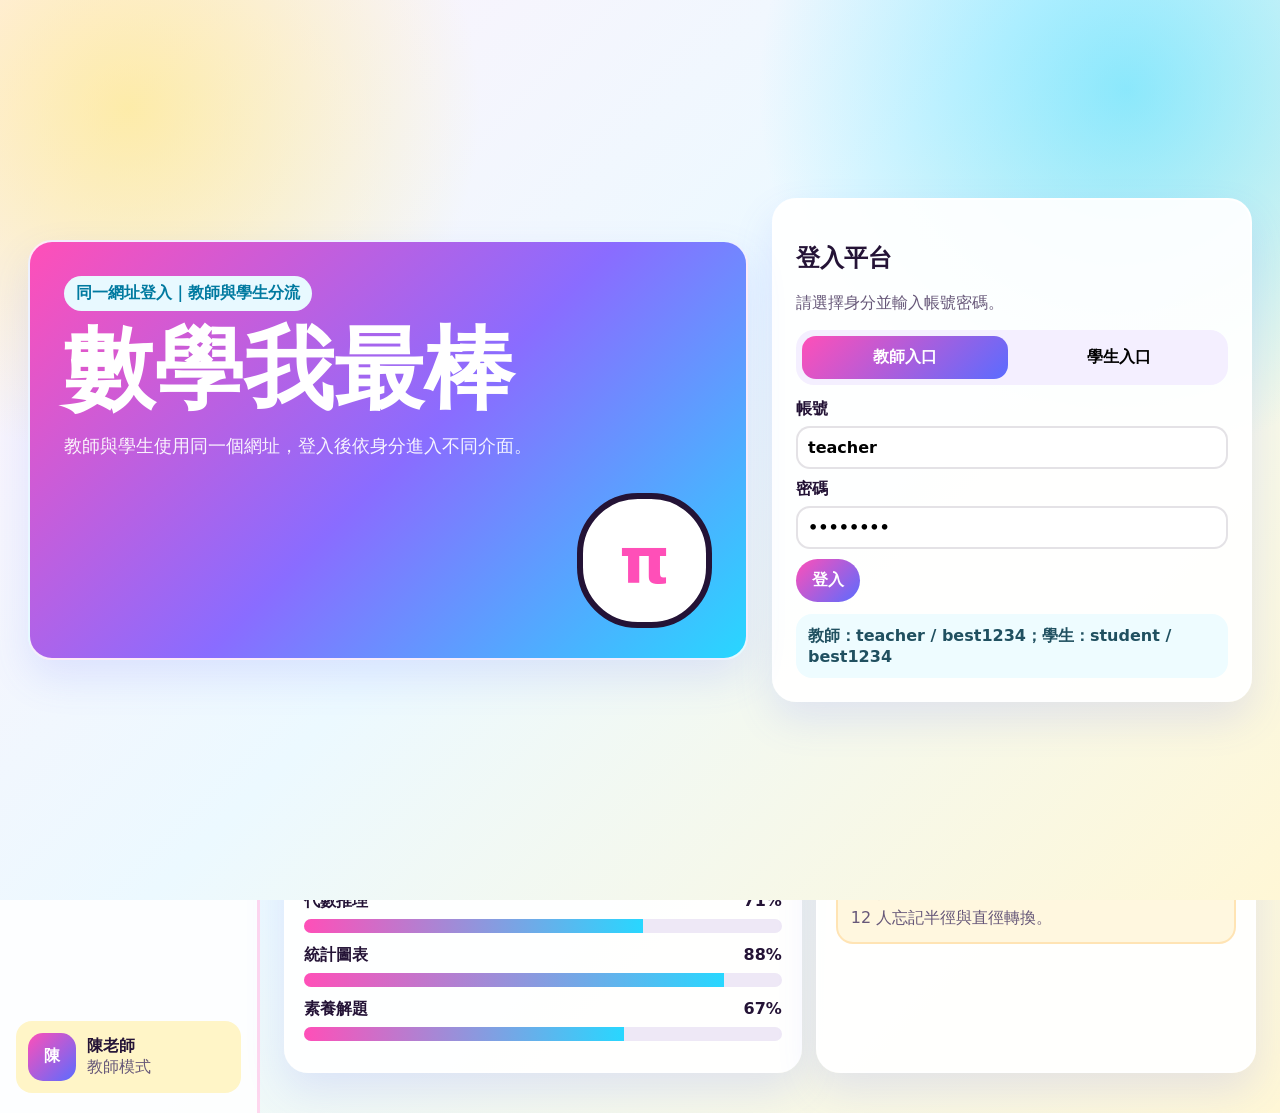
==== commit 64a8bb4e: "Tighten unified login page" ====
--- a/index.html
+++ b/index.html
@@ -1,27 +1 @@
-<!doctype html>
-<html lang="zh-Hant">
-<head>
-<meta charset="UTF-8"><meta name="viewport" content="width=device-width, initial-scale=1.0">
-<title>數學我最棒｜統一登入</title>
-<style>
-:root{font-family:"Microsoft JhengHei","Noto Sans TC",system-ui,sans-serif;color:#241336;--pink:#ff4fb8;--blue:#5a6cff;--cyan:#28d7ff;--yellow:#ffe66d;--muted:#675879}*{box-sizing:border-box}body{margin:0;min-height:100vh;background:radial-gradient(circle at 10% 12%,rgba(255,230,109,.58),transparent 22rem),radial-gradient(circle at 88% 10%,rgba(40,215,255,.5),transparent 23rem),linear-gradient(135deg,#fff1fb,#ecf9ff 48%,#fff7d6)}button,input,select{font:inherit}button{border:0;cursor:pointer}.login{position:fixed;inset:0;z-index:10;display:grid;grid-template-columns:1.1fr .7fr;gap:28px;align-items:center;padding:clamp(22px,5vw,64px);background:inherit}.login.hide{display:none}.login-art,.card,.hero,.stat{background:rgba(255,255,255,.92);border:2px solid rgba(255,255,255,.88);box-shadow:0 18px 40px rgba(90,108,255,.14);border-radius:28px}.login-art{min-height:560px;padding:48px;color:white;background:linear-gradient(135deg,var(--pink),#8a6cff 52%,var(--cyan));position:relative;overflow:hidden}.login-art h1{font-size:clamp(3rem,8vw,6.5rem);line-height:1;margin:18px 0 12px}.login-art p{font-size:1.25rem;color:rgba(255,255,255,.9)}.pi{position:absolute;right:58px;bottom:58px;width:180px;height:180px;border-radius:45%;display:grid;place-items:center;background:white;border:7px solid #241336;color:var(--pink);font-size:5rem;font-weight:900}.login-card{padding:28px;border-radius:26px;background:rgba(255,255,255,.94);box-shadow:0 18px 40px rgba(90,108,255,.16)}.tabs{display:grid;grid-template-columns:1fr 1fr;gap:8px;padding:6px;border-radius:18px;background:#f4efff;margin:18px 0}.tab{padding:12px;border-radius:14px;background:transparent;font-weight:900}.tab.active,.primary{color:white;background:linear-gradient(135deg,var(--pink),var(--blue))}label{display:grid;gap:7px;margin:13px 0;font-weight:900}input,select{width:100%;border:2px solid rgba(36,19,54,.12);border-radius:14px;padding:11px 12px;background:white}.primary,.secondary,.ghost,.answer{border-radius:999px;padding:11px 17px;font-weight:900}.secondary{background:var(--yellow);color:#241336}.ghost{background:#fff;border:2px solid rgba(36,19,54,.12)}.hint,.live{margin-top:14px;padding:14px;border-radius:18px;background:#eefcff;color:#205060;font-weight:800}.shell{display:grid;grid-template-columns:280px 1fr;min-height:100vh}.side{padding:24px 18px;background:rgba(255,255,255,.9);border-right:3px solid rgba(255,79,184,.22);display:flex;flex-direction:column;gap:18px}.brand{display:flex;align-items:center;gap:12px}.mark,.avatar{width:52px;height:52px;border-radius:16px;display:grid;place-items:center;color:white;font-weight:900;background:linear-gradient(135deg,var(--pink),var(--blue))}.brand span,.teacher span,.muted{color:var(--muted)}.nav{display:grid;gap:8px}.nav button{text-align:left;padding:12px 14px;border-radius:16px;background:transparent;font-weight:900;color:#241336}.nav button.active,.nav button:hover{color:white;background:linear-gradient(135deg,var(--pink),#ff9f1c)}.teacher{margin-top:auto;display:flex;gap:12px;align-items:center;padding:14px;border-radius:18px;background:#fff5c7}.main{padding:28px}.top{display:flex;justify-content:space-between;gap:18px;align-items:center;margin-bottom:22px}.top h1{font-size:clamp(1.8rem,4vw,3.2rem);margin:0 0 8px}.page{display:none}.page.active{display:block}.hero{display:grid;grid-template-columns:1.2fr .8fr;gap:22px;padding:34px}.hero h2,.student-hero h2{font-size:clamp(1.8rem,4vw,3.6rem);line-height:1.15;margin:12px 0}.pill{display:inline-block;padding:8px 13px;border-radius:999px;background:#e8f9ff;color:#007aa0;font-weight:900}.mascot{min-height:250px;border-radius:30px;background:linear-gradient(160deg,#fff36d,#ff7bd5 46%,#43d9ff);display:grid;place-items:center}.mascot div{width:145px;height:145px;border-radius:45%;display:grid;place-items:center;background:white;border:6px solid #241336;color:var(--pink);font-size:4rem;font-weight:900}.stats,.grid,.student-grid{display:grid;grid-template-columns:repeat(4,1fr);gap:16px;margin:18px 0}.stat,.card{padding:22px}.stat span,.stat small{display:block;color:var(--muted)}.stat strong{display:block;font-size:2rem;margin:8px 0}.grid,.student-grid{grid-template-columns:1fr .85fr}.item,.mission{padding:14px;border-radius:18px;background:#fff7df;border:2px solid rgba(255,159,28,.22);margin:10px 0}.mission{display:grid;grid-template-columns:1fr auto;gap:12px;align-items:center;background:#f4efff;border-color:rgba(138,108,255,.18)}.mission span,.item span{display:block;color:var(--muted);margin-top:4px}.mission strong{padding:8px 10px;border-radius:999px;color:white;background:linear-gradient(135deg,var(--pink),var(--blue))}.meter{height:15px;background:#eee8f6;border-radius:999px;overflow:hidden}.meter span{display:block;height:100%;background:linear-gradient(90deg,var(--pink),var(--cyan))}.skill{display:grid;gap:7px;margin:13px 0}.skill div{display:flex;justify-content:space-between;font-weight:900}.book{display:grid;grid-template-columns:250px 1fr;gap:18px}.chapter{display:block;width:100%;margin:8px 0;text-align:left;background:#eef6ff;color:#241336;border-radius:999px;padding:11px 17px;font-weight:900}.chapter.active{color:white;background:linear-gradient(135deg,var(--blue),var(--cyan))}.book-page{min-height:420px;border-radius:22px;padding:30px;background:linear-gradient(180deg,#fffdf8,#fff1fb);border:3px dashed rgba(90,108,255,.28)}.circle{width:170px;height:170px;border-radius:50%;margin:20px auto;background:conic-gradient(#ff4fb8,#ffe66d,#28d7ff,#5a6cff,#ff4fb8);border:7px solid white}.student-hero{padding:28px;border-radius:28px;color:white;background:linear-gradient(135deg,var(--pink),#8a6cff 52%,var(--cyan));display:grid;grid-template-columns:1fr 220px;gap:18px;align-items:center}.badge{min-height:160px;border-radius:28px;display:grid;place-items:center;text-align:center;background:rgba(255,255,255,.22);border:3px solid rgba(255,255,255,.58)}.badge strong{display:block;font-size:3.2rem}.answers{display:grid;grid-template-columns:1fr 1fr;gap:10px}.answer{background:#fff2ba}.achievements{display:grid;grid-template-columns:repeat(3,1fr);gap:12px}.achievements article{padding:15px;border-radius:18px;background:#f4efff}.achievements strong{display:block;color:var(--pink);font-size:2rem;margin-top:8px}body.student .teacher-only{display:none}body.student .nav button:not([data-page=student]):not(.logout){display:none}@media(max-width:900px){.login,.shell,.hero,.grid,.book,.student-hero,.student-grid{grid-template-columns:1fr}.stats,.achievements{grid-template-columns:1fr 1fr}.side{border-right:0}.pi{position:static;margin-top:30px}}@media(max-width:620px){.stats,.answers,.achievements{grid-template-columns:1fr}}
-</style>
-</head>
-<body>
-<section class="login" id="login"><div class="login-art"><span class="pill">同一網址登入｜教師與學生分流</span><h1>數學我最棒</h1><p>教師與學生使用同一個網址，登入後依身分進入不同介面。</p><div class="pi">π</div></div><form class="login-card" id="loginForm"><h2>登入平台</h2><p class="muted">請選擇身分並輸入帳號密碼。</p><div class="tabs"><button type="button" class="tab active" data-role="teacher">教師入口</button><button type="button" class="tab" data-role="student">學生入口</button></div><label>帳號<input id="account" value="teacher"></label><label>密碼<input id="password" type="password" value="best1234"></label><button class="primary" type="submit">登入</button><div class="hint" id="hint">教師：teacher / best1234；學生：student / best1234</div></form></section>
-<div class="shell"><aside class="side"><div class="brand"><div class="mark">數</div><div><strong>數學我最棒</strong><br><span>六年級學習平台</span></div></div><nav class="nav"><button class="active teacher-only" data-page="overview">班級總覽</button><button class="teacher-only" data-page="ebook">電子書教學</button><button class="teacher-only" data-page="prepare">備課中心</button><button class="teacher-only" data-page="teach">課堂教具</button><button class="teacher-only" data-page="assign">指派任務</button><button class="teacher-only" data-page="assessment">評量題庫</button><button class="teacher-only" data-page="records">學習紀錄</button><button class="teacher-only" data-page="dashboard">數位儀表板</button><button data-page="student">學生端</button><button class="logout" id="logout">登出</button></nav><div class="teacher"><div class="avatar">陳</div><div><strong id="who">陳老師</strong><br><span id="modeText">教師模式</span></div></div></aside><main class="main"><header class="top"><div><p class="muted">Anime Math Teacher Studio</p><h1 id="title">班級學習總覽</h1><p id="lead" class="muted">從備課、教學、評量到學習診斷，一站完成六年級數學教學。</p></div><button class="primary teacher-only" data-page="assign">＋ 指派新任務</button></header>
-<section id="overview" class="page active"><div class="hero"><div><span class="pill">第 8 週｜圓面積與扇形</span><h2>讓抽象公式變成會發光的圖像</h2><p class="muted">整合電子書、互動教具、即時測驗與學生學習狀態。</p><button class="secondary" data-page="student">預覽學生端</button></div><div class="mascot"><div>π</div></div></div><div class="stats"><article class="stat"><span>班級學生</span><strong>28 人</strong><small>本週活躍 25 人</small></article><article class="stat"><span>任務完成率</span><strong>82%</strong><small>較上週 +9%</small></article><article class="stat"><span>平均答對率</span><strong>76%</strong><small>易錯：速率</small></article><article class="stat"><span>需關注</span><strong>4 人</strong><small>已產生補救建議</small></article></div><div class="grid"><section class="card"><h2>數學能力雷達</h2><div id="skills"></div></section><section class="card"><h2>班級易錯內容</h2><div class="item"><b>速率單位換算</b><span>18 人混淆公尺/秒與公里/時。</span></div><div class="item"><b>圓周率應用</b><span>12 人忘記半徑與直徑轉換。</span></div></section></div></section>
-<section id="ebook" class="page"><div class="book"><aside class="card"><h2>電子書目錄</h2><button class="chapter active">第 1 課 圓面積</button><button class="chapter">第 2 課 速率</button><button class="chapter">第 3 課 比與比值</button></aside><section class="card"><article class="book-page"><span class="pill">電子書 p.42</span><h2>圓面積：把圓切成近似長方形</h2><p>將圓平均切割後重新排列，圖形越接近長方形。長約為圓周長的一半，寬為半徑，所以面積為 πr²。</p><div class="circle"></div><h2 style="text-align:center;color:#5a6cff">A = π × r × r</h2><div class="live">教師備註：先讓學生用圖像猜想，再推導公式。</div></article></section></div></section>
-<section id="prepare" class="page"><div class="grid"><section class="card"><h2>AI 備課單</h2><label>單元<select id="unit"><option>圓面積與扇形</option><option>速率與時間距離</option></select></label><button class="primary" id="planBtn">產生備課建議</button><div class="live" id="plan">選擇單元後產生流程。</div></section><section class="card"><h2>教材資源包</h2><div class="item"><b>課本 PDF 與習作解答</b></div><div class="item"><b>教學簡報與動畫</b></div><div class="item"><b>單元診斷卷與補救學習單</b></div></section></div></section>
-<section id="teach" class="page"><div class="grid"><section class="card"><h2>互動圓面積教具</h2><label>半徑 r：<input id="radius" type="range" min="1" max="10" value="5"></label><div class="circle" id="dyn"></div><div class="live" id="circleAns">r=5，面積約 78.5</div></section><section class="card"><h2>課堂工具</h2><button class="secondary" id="pick">抽一位學生</button> <button class="secondary" id="hintBtn">提示卡</button><div class="live" id="liveBox">選擇工具開始。</div></section></div></section>
-<section id="assign" class="page"><section class="card"><h2>指派任務</h2><label>任務名稱<input id="taskName" value="圓面積基礎練習"></label><button class="primary" id="addTask">新增任務</button><div id="tasks"></div></section></section>
-<section id="assessment" class="page"><div class="grid"><section class="card"><h2>智慧組卷</h2><button class="primary" id="quizBtn">生成 10 題小測</button><div class="live" id="quizOut"></div></section><section class="card"><h2>即時評量</h2><p>半徑 6 公分的圓，面積約是多少？</p><div class="answers"><button class="answer" data-poll="31%">36π</button><button class="answer" data-poll="42%">12π</button><button class="answer" data-poll="19%">6π</button><button class="answer" data-poll="8%">18π</button></div><div class="live" id="pollOut">點選答案查看分布。</div></section></div></section>
-<section id="records" class="page"><section class="card"><h2>學生學習紀錄</h2><div class="item"><b>林小晴</b><span>平均 92｜弱點：素養題說明</span></div><div class="item"><b>王宇哲</b><span>平均 58｜弱點：速率單位換算</span></div><div class="item"><b>張語安</b><span>平均 76｜弱點：圓面積應用</span></div></section></section>
-<section id="student" class="page"><div class="student-hero"><div><span class="pill">學生視角｜今日任務</span><h2>歡迎回來，數學冒險家！</h2><p>學生登入後可以看到任務、電子書進度、快速練習、獎章與錯題本。</p></div><div class="badge"><div><strong>Lv. 6</strong><span>圓面積達人</span></div></div></div><div class="student-grid"><section class="card"><h2>我的任務</h2><div class="mission"><div><b>閱讀電子書 p.42 圓面積推導</b><span>已完成</span></div><strong>+80</strong></div><div class="mission"><div><b>完成圓面積 10 題練習</b><span>進行中</span></div><strong>+120</strong></div><div class="mission"><div><b>離堂票：寫出一道生活題</b><span>待完成</span></div><strong>+60</strong></div></section><section class="card"><h2>快速練習</h2><p><b>半徑 4 公分的圓，面積約是多少？</b></p><div class="answers"><button class="answer" data-ok="0">8π</button><button class="answer" data-ok="1">16π</button><button class="answer" data-ok="0">4π</button><button class="answer" data-ok="0">32π</button></div><div class="live" id="studentResult">選一個答案開始挑戰。</div></section></div><div class="student-grid"><section class="card"><h2>我的成就</h2><div class="achievements"><article><b>連續學習</b><strong>5 天</strong><span>保持火力！</span></article><article><b>本週積分</b><strong>420</strong><span>班級第 6 名</span></article><article><b>已拿獎章</b><strong>8 枚</strong><span>公式推理星</span></article></div></section><section class="card"><h2>我的錯題本</h2><div class="item"><b>速率單位</b><span>再練 3 題，注意公里/時與公尺/秒。</span></div><div class="item"><b>圓面積</b><span>先分辨半徑與直徑，再代入公式。</span></div></section></div></section>
-<section id="dashboard" class="page"><div class="grid"><section class="card"><h2>後台數位儀表板</h2><div id="bars"></div></section><section class="card"><h2>教學決策建議</h2><div class="item"><b>全班再教學</b><span>速率單位換算正確率 58%，建議安排 10 分鐘單位表格整理。</span></div><div class="item"><b>小組補強</b><span>4 位學生圓面積低於 60%，建議派發圖像化練習。</span></div></section></div></section>
-</main></div>
-<script>
-const info={overview:['班級學習總覽','從備課、教學、評量到學習診斷，一站完成六年級數學教學。'],ebook:['電子書教學','電子書、註記與教學投影。'],prepare:['備課中心','課綱、教材包與課堂流程。'],teach:['課堂教具','互動教具與即時工具。'],assign:['指派任務','派送任務給全班或小組。'],assessment:['評量題庫','組卷與即時評量。'],records:['學習紀錄','查看學生學習資料。'],student:['學生端','學生任務、練習、成就與錯題本。'],dashboard:['數位儀表板','班級學習狀態與教學建議。']};let role='teacher';document.querySelectorAll('.tab').forEach(b=>b.onclick=()=>{role=b.dataset.role;document.querySelectorAll('.tab').forEach(x=>x.classList.toggle('active',x===b));account.value=role;hint.textContent=role==='teacher'?'教師：teacher / best1234':'學生：student / best1234'});function show(id){document.querySelectorAll('.page').forEach(p=>p.classList.toggle('active',p.id===id));document.querySelectorAll('.nav button').forEach(b=>b.classList.toggle('active',b.dataset.page===id));title.textContent=info[id][0];lead.textContent=info[id][1]}document.querySelectorAll('[data-page]').forEach(b=>b.onclick=()=>show(b.dataset.page));loginForm.onsubmit=e=>{e.preventDefault();const ok=(role==='teacher'&&account.value==='teacher'||role==='student'&&account.value==='student')&&password.value==='best1234';if(!ok){hint.textContent='帳號或密碼不正確，請確認身分選項。';return}login.classList.add('hide');document.body.classList.toggle('student',role==='student');who.textContent=role==='student'?'學生小宇':'陳老師';modeText.textContent=role==='student'?'學生模式':'教師模式';show(role==='student'?'student':'overview')};logout.onclick=()=>{document.body.classList.remove('student');login.classList.remove('hide');show('overview')};const skill=[['數與量',84],['幾何圖形',78],['代數推理',71],['統計圖表',88],['素養解題',67]];skills.innerHTML=skill.map(([n,v])=>`<div class="skill"><div><span>${n}</span><span>${v}%</span></div><div class="meter"><span style="width:${v}%"></span></div></div>`).join('');bars.innerHTML=skill.map(([n,v])=>`<div class="skill"><div><span>${n}</span><span>${v}%</span></div><div class="meter"><span style="width:${v}%"></span></div></div>`).join('');planBtn.onclick=()=>plan.innerHTML=`<b>${unit.value} 備課流程</b><br>1. 情境引入。<br>2. 電子書動畫推導。<br>3. 小組操作與即時作答。<br>4. 離堂票同步學習紀錄。`;radius.oninput=e=>{const r=+e.target.value,s=80+r*18;dyn.style.width=s+'px';dyn.style.height=s+'px';circleAns.textContent=`r=${r}，面積約 ${(Math.PI*r*r).toFixed(1)}`};pick.onclick=()=>liveBox.textContent='抽到：張語安，請說明半徑與直徑的關係。';hintBtn.onclick=()=>liveBox.textContent='提示卡：先找半徑 r，再代入 A=πr²。';let taskArr=[['圓面積基礎練習','82% 完成'],['速率單位補救包','45% 完成']];function drawTasks(){tasks.innerHTML=taskArr.map(t=>`<div class="mission"><div><b>${t[0]}</b><span>任務</span></div><strong>${t[1]}</strong></div>`).join('')}drawTasks();addTask.onclick=()=>{taskArr.unshift([taskName.value,'0% 完成']);drawTasks()};quizBtn.onclick=()=>quizOut.textContent='已生成小測：基礎計算 4 題、應用題 3 題、易錯題 3 題。';document.querySelectorAll('[data-poll]').forEach(b=>b.onclick=()=>pollOut.textContent=`${b.textContent}：目前有 ${b.dataset.poll} 的學生選擇此答案。正解為 36π。`);document.querySelectorAll('[data-ok]').forEach(b=>b.onclick=()=>studentResult.textContent=b.dataset.ok==='1'?'答對了！16π 是正確答案，獲得 20 點積分。':'再想一下：圓面積公式是 A=πr²，半徑 4 要計算 4×4。');
-</script>
-</body>
-</html>
+<!doctype html><html lang="zh-Hant"><head><meta charset="UTF-8"><meta name="viewport" content="width=device-width,initial-scale=1"><title>數學我最棒｜統一登入</title><style>:root{font-family:"Microsoft JhengHei","Noto Sans TC",system-ui,sans-serif;color:#241336;--p:#ff4fb8;--b:#5a6cff;--c:#28d7ff;--y:#ffe66d;--m:#675879}*{box-sizing:border-box}body{margin:0;min-height:100vh;background:radial-gradient(circle at 10% 12%,rgba(255,230,109,.58),transparent 22rem),radial-gradient(circle at 88% 10%,rgba(40,215,255,.5),transparent 23rem),linear-gradient(135deg,#fff1fb,#ecf9ff 48%,#fff7d6)}button,input,select{font:inherit}button{border:0;cursor:pointer}.login{position:fixed;inset:0;z-index:20;display:grid;grid-template-columns:1.05fr .7fr;gap:24px;align-items:center;padding:28px;background:inherit;overflow:auto}.login.hide{display:none}.art,.login-card,.card,.stat{background:rgba(255,255,255,.93);border:2px solid rgba(255,255,255,.88);border-radius:24px;box-shadow:0 18px 40px rgba(90,108,255,.14)}.art{min-height:420px;padding:34px;color:white;background:linear-gradient(135deg,var(--p),#8a6cff 52%,var(--c));position:relative;overflow:hidden}.art h1{font-size:clamp(2.8rem,7vw,5.6rem);line-height:1;margin:14px 0}.art p{font-size:1.15rem;color:rgba(255,255,255,.92);max-width:620px}.pi{position:absolute;right:34px;bottom:30px;width:135px;height:135px;border-radius:45%;display:grid;place-items:center;background:white;border:6px solid #241336;color:var(--p);font-size:4rem;font-weight:900}.login-card{padding:22px}.tabs{display:grid;grid-template-columns:1fr 1fr;gap:8px;padding:6px;border-radius:18px;background:#f4efff;margin:14px 0}.tab{padding:11px;border-radius:14px;background:transparent;font-weight:900}.tab.active,.primary{color:white;background:linear-gradient(135deg,var(--p),var(--b))}label{display:grid;gap:6px;margin:10px 0;font-weight:900}input,select{width:100%;border:2px solid rgba(36,19,54,.12);border-radius:14px;padding:10px;background:white}.primary,.secondary,.answer{border-radius:999px;padding:11px 16px;font-weight:900}.secondary{background:var(--y);color:#241336}.hint,.live{margin-top:12px;padding:12px;border-radius:16px;background:#eefcff;color:#205060;font-weight:800}.shell{display:grid;grid-template-columns:260px 1fr;min-height:100vh}.side{padding:20px 16px;background:rgba(255,255,255,.9);border-right:3px solid rgba(255,79,184,.22);display:flex;flex-direction:column;gap:16px}.brand,.person{display:flex;gap:11px;align-items:center}.mark,.avatar{width:48px;height:48px;border-radius:15px;display:grid;place-items:center;color:white;font-weight:900;background:linear-gradient(135deg,var(--p),var(--b))}.muted,.brand span,.person span{color:var(--m)}.nav{display:grid;gap:7px}.nav button{text-align:left;padding:11px 13px;border-radius:15px;background:transparent;font-weight:900;color:#241336}.nav button.active,.nav button:hover{color:white;background:linear-gradient(135deg,var(--p),#ff9f1c)}.person{margin-top:auto;padding:12px;border-radius:16px;background:#fff5c7}.main{padding:24px}.top{display:flex;justify-content:space-between;gap:16px;align-items:center;margin-bottom:18px}.top h1{font-size:clamp(1.7rem,4vw,3rem);margin:0 0 6px}.page{display:none}.page.active{display:block}.hero{display:grid;grid-template-columns:1.2fr .7fr;gap:18px;padding:28px;border-radius:26px;background:rgba(255,255,255,.92);box-shadow:0 18px 40px rgba(90,108,255,.14)}.hero h2,.studentHero h2{font-size:clamp(1.8rem,4vw,3.4rem);line-height:1.15;margin:10px 0}.pill{display:inline-block;padding:7px 12px;border-radius:999px;background:#e8f9ff;color:#007aa0;font-weight:900}.mascot{min-height:220px;border-radius:28px;background:linear-gradient(160deg,#fff36d,#ff7bd5 46%,#43d9ff);display:grid;place-items:center}.mascot div{width:132px;height:132px;border-radius:45%;display:grid;place-items:center;background:white;border:6px solid #241336;color:var(--p);font-size:3.7rem;font-weight:900}.stats,.grid{display:grid;grid-template-columns:repeat(4,1fr);gap:14px;margin:16px 0}.stat,.card{padding:18px}.stat span,.stat small{display:block;color:var(--m)}.stat strong{display:block;font-size:1.9rem;margin:7px 0}.grid{grid-template-columns:1fr .85fr}.item,.mission{padding:13px;border-radius:17px;background:#fff7df;border:2px solid rgba(255,159,28,.22);margin:9px 0}.mission{display:grid;grid-template-columns:1fr auto;gap:10px;align-items:center;background:#f4efff;border-color:rgba(138,108,255,.18)}.mission span,.item span{display:block;color:var(--m);margin-top:4px}.mission strong{padding:8px 10px;border-radius:999px;color:white;background:linear-gradient(135deg,var(--p),var(--b))}.meter{height:14px;background:#eee8f6;border-radius:999px;overflow:hidden}.meter span{display:block;height:100%;background:linear-gradient(90deg,var(--p),var(--c))}.skill{display:grid;gap:7px;margin:12px 0}.skill div{display:flex;justify-content:space-between;font-weight:900}.book{display:grid;grid-template-columns:240px 1fr;gap:16px}.chapter{display:block;width:100%;margin:8px 0;text-align:left;background:#eef6ff;color:#241336;border-radius:999px;padding:10px 15px;font-weight:900}.chapter.active{color:white;background:linear-gradient(135deg,var(--b),var(--c))}.bookPage{min-height:380px;border-radius:20px;padding:24px;background:linear-gradient(180deg,#fffdf8,#fff1fb);border:3px dashed rgba(90,108,255,.28)}.circle{width:150px;height:150px;border-radius:50%;margin:16px auto;background:conic-gradient(#ff4fb8,#ffe66d,#28d7ff,#5a6cff,#ff4fb8);border:7px solid white}.studentHero{padding:26px;border-radius:26px;color:white;background:linear-gradient(135deg,var(--p),#8a6cff 52%,var(--c));display:grid;grid-template-columns:1fr 200px;gap:16px;align-items:center}.badge{min-height:145px;border-radius:24px;display:grid;place-items:center;text-align:center;background:rgba(255,255,255,.22);border:3px solid rgba(255,255,255,.58)}.badge strong{display:block;font-size:3rem}.answers{display:grid;grid-template-columns:1fr 1fr;gap:10px}.answer{background:#fff2ba}.ach{display:grid;grid-template-columns:repeat(3,1fr);gap:10px}.ach article{padding:14px;border-radius:16px;background:#f4efff}.ach strong{display:block;color:var(--p);font-size:1.8rem;margin-top:6px}body.student .teacherOnly{display:none}body.student .nav button:not([data-page=student]):not(.logout){display:none}@media(max-width:900px){.login,.shell,.hero,.grid,.book,.studentHero{grid-template-columns:1fr}.stats,.ach{grid-template-columns:1fr 1fr}.side{border-right:0}.pi{position:static;margin-top:22px}}@media(max-width:620px){.stats,.answers,.ach{grid-template-columns:1fr}}</style></head><body><section class="login" id="login"><div class="art"><span class="pill">同一網址登入｜教師與學生分流</span><h1>數學我最棒</h1><p>教師與學生使用同一個網址，登入後依身分進入不同介面。</p><div class="pi">π</div></div><form class="login-card" id="loginForm"><h2>登入平台</h2><p class="muted">請選擇身分並輸入帳號密碼。</p><div class="tabs"><button type="button" class="tab active" data-role="teacher">教師入口</button><button type="button" class="tab" data-role="student">學生入口</button></div><label>帳號<input id="account" value="teacher"></label><label>密碼<input id="password" type="password" value="best1234"></label><button class="primary" type="submit">登入</button><div class="hint" id="hint">教師：teacher / best1234；學生：student / best1234</div></form></section><div class="shell"><aside class="side"><div class="brand"><div class="mark">數</div><div><strong>數學我最棒</strong><br><span>六年級學習平台</span></div></div><nav class="nav"><button class="active teacherOnly" data-page="overview">班級總覽</button><button class="teacherOnly" data-page="ebook">電子書教學</button><button class="teacherOnly" data-page="prepare">備課中心</button><button class="teacherOnly" data-page="teach">課堂教具</button><button class="teacherOnly" data-page="assign">指派任務</button><button class="teacherOnly" data-page="assessment">評量題庫</button><button class="teacherOnly" data-page="records">學習紀錄</button><button class="teacherOnly" data-page="dashboard">數位儀表板</button><button data-page="student">學生端</button><button class="logout" id="logout">登出</button></nav><div class="person"><div class="avatar">陳</div><div><strong id="who">陳老師</strong><br><span id="modeText">教師模式</span></div></div></aside><main class="main"><header class="top"><div><p class="muted">Anime Math Teacher Studio</p><h1 id="title">班級學習總覽</h1><p id="lead" class="muted">從備課、教學、評量到學習診斷，一站完成六年級數學教學。</p></div><button class="primary teacherOnly" data-page="assign">＋ 指派新任務</button></header><section id="overview" class="page active"><div class="hero"><div><span class="pill">第 8 週｜圓面積與扇形</span><h2>讓抽象公式變成會發光的圖像</h2><p class="muted">整合電子書、互動教具、即時測驗與學生學習狀態。</p><button class="secondary" data-page="student">預覽學生端</button></div><div class="mascot"><div>π</div></div></div><div class="stats"><article class="stat"><span>班級學生</span><strong>28 人</strong><small>本週活躍 25 人</small></article><article class="stat"><span>任務完成率</span><strong>82%</strong><small>較上週 +9%</small></article><article class="stat"><span>平均答對率</span><strong>76%</strong><small>易錯：速率</small></article><article class="stat"><span>需關注</span><strong>4 人</strong><small>已產生補救建議</small></article></div><div class="grid"><section class="card"><h2>數學能力雷達</h2><div id="skills"></div></section><section class="card"><h2>班級易錯內容</h2><div class="item"><b>速率單位換算</b><span>18 人混淆公尺/秒與公里/時。</span></div><div class="item"><b>圓周率應用</b><span>12 人忘記半徑與直徑轉換。</span></div></section></div></section><section id="ebook" class="page"><div class="book"><aside class="card"><h2>電子書目錄</h2><button class="chapter active">第 1 課 圓面積</button><button class="chapter">第 2 課 速率</button><button class="chapter">第 3 課 比與比值</button></aside><section class="card"><article class="bookPage"><span class="pill">電子書 p.42</span><h2>圓面積：把圓切成近似長方形</h2><p>將圓平均切割後重新排列，圖形越接近長方形。長約為圓周長的一半，寬為半徑，所以面積為 πr²。</p><div class="circle"></div><h2 style="text-align:center;color:#5a6cff">A = π × r × r</h2><div class="live">教師備註：先讓學生用圖像猜想，再推導公式。</div></article></section></div></section><section id="prepare" class="page"><div class="grid"><section class="card"><h2>AI 備課單</h2><label>單元<select id="unit"><option>圓面積與扇形</option><option>速率與時間距離</option></select></label><button class="primary" id="planBtn">產生備課建議</button><div class="live" id="plan">選擇單元後產生流程。</div></section><section class="card"><h2>教材資源包</h2><div class="item"><b>課本 PDF 與習作解答</b></div><div class="item"><b>教學簡報與動畫</b></div><div class="item"><b>單元診斷卷與補救學習單</b></div></section></div></section><section id="teach" class="page"><div class="grid"><section class="card"><h2>互動圓面積教具</h2><label>半徑 r：<input id="radius" type="range" min="1" max="10" value="5"></label><div class="circle" id="dyn"></div><div class="live" id="circleAns">r=5，面積約 78.5</div></section><section class="card"><h2>課堂工具</h2><button class="secondary" id="pick">抽一位學生</button> <button class="secondary" id="hintBtn">提示卡</button><div class="live" id="liveBox">選擇工具開始。</div></section></div></section><section id="assign" class="page"><section class="card"><h2>指派任務</h2><label>任務名稱<input id="taskName" value="圓面積基礎練習"></label><button class="primary" id="addTask">新增任務</button><div id="tasks"></div></section></section><section id="assessment" class="page"><div class="grid"><section class="card"><h2>智慧組卷</h2><button class="primary" id="quizBtn">生成 10 題小測</button><div class="live" id="quizOut"></div></section><section class="card"><h2>即時評量</h2><p>半徑 6 公分的圓，面積約是多少？</p><div class="answers"><button class="answer" data-poll="31%">36π</button><button class="answer" data-poll="42%">12π</button><button class="answer" data-poll="19%">6π</button><button class="answer" data-poll="8%">18π</button></div><div class="live" id="pollOut">點選答案查看分布。</div></section></div></section><section id="records" class="page"><section class="card"><h2>學生學習紀錄</h2><div class="item"><b>林小晴</b><span>平均 92｜弱點：素養題說明</span></div><div class="item"><b>王宇哲</b><span>平均 58｜弱點：速率單位換算</span></div><div class="item"><b>張語安</b><span>平均 76｜弱點：圓面積應用</span></div></section></section><section id="student" class="page"><div class="studentHero"><div><span class="pill">學生視角｜今日任務</span><h2>歡迎回來，數學冒險家！</h2><p>學生登入後可以看到任務、電子書進度、快速練習、獎章與錯題本。</p></div><div class="badge"><div><strong>Lv. 6</strong><span>圓面積達人</span></div></div></div><div class="grid"><section class="card"><h2>我的任務</h2><div class="mission"><div><b>閱讀電子書 p.42 圓面積推導</b><span>已完成</span></div><strong>+80</strong></div><div class="mission"><div><b>完成圓面積 10 題練習</b><span>進行中</span></div><strong>+120</strong></div><div class="mission"><div><b>離堂票：寫出一道生活題</b><span>待完成</span></div><strong>+60</strong></div></section><section class="card"><h2>快速練習</h2><p><b>半徑 4 公分的圓，面積約是多少？</b></p><div class="answers"><button class="answer" data-ok="0">8π</button><button class="answer" data-ok="1">16π</button><button class="answer" data-ok="0">4π</button><button class="answer" data-ok="0">32π</button></div><div class="live" id="studentResult">選一個答案開始挑戰。</div></section></div><div class="grid"><section class="card"><h2>我的成就</h2><div class="ach"><article><b>連續學習</b><strong>5 天</strong><span>保持火力！</span></article><article><b>本週積分</b><strong>420</strong><span>班級第 6 名</span></article><article><b>已拿獎章</b><strong>8 枚</strong><span>公式推理星</span></article></div></section><section class="card"><h2>我的錯題本</h2><div class="item"><b>速率單位</b><span>再練 3 題，注意公里/時與公尺/秒。</span></div><div class="item"><b>圓面積</b><span>先分辨半徑與直徑，再代入公式。</span></div></section></div></section><section id="dashboard" class="page"><div class="grid"><section class="card"><h2>後台數位儀表板</h2><div id="bars"></div></section><section class="card"><h2>教學決策建議</h2><div class="item"><b>全班再教學</b><span>速率單位換算正確率 58%，建議安排 10 分鐘單位表格整理。</span></div><div class="item"><b>小組補強</b><span>4 位學生圓面積低於 60%，建議派發圖像化練習。</span></div></section></div></section></main></div><script>const info={overview:['班級學習總覽','從備課、教學、評量到學習診斷，一站完成六年級數學教學。'],ebook:['電子書教學','電子書、註記與教學投影。'],prepare:['備課中心','課綱、教材包與課堂流程。'],teach:['課堂教具','互動教具與即時工具。'],assign:['指派任務','派送任務給全班或小組。'],assessment:['評量題庫','組卷與即時評量。'],records:['學習紀錄','查看學生學習資料。'],student:['學生端','學生任務、練習、成就與錯題本。'],dashboard:['數位儀表板','班級學習狀態與教學建議。']};let role='teacher';document.querySelectorAll('.tab').forEach(b=>b.onclick=()=>{role=b.dataset.role;document.querySelectorAll('.tab').forEach(x=>x.classList.toggle('active',x===b));account.value=role;hint.textContent=role==='teacher'?'教師：teacher / best1234':'學生：student / best1234'});function show(id){document.querySelectorAll('.page').forEach(p=>p.classList.toggle('active',p.id===id));document.querySelectorAll('.nav button').forEach(b=>b.classList.toggle('active',b.dataset.page===id));title.textContent=info[id][0];lead.textContent=info[id][1]}document.querySelectorAll('[data-page]').forEach(b=>b.onclick=()=>show(b.dataset.page));loginForm.onsubmit=e=>{e.preventDefault();const ok=(role==='teacher'&&account.value==='teacher'||role==='student'&&account.value==='student')&&password.value==='best1234';if(!ok){hint.textContent='帳號或密碼不正確，請確認身分選項。';return}login.classList.add('hide');document.body.classList.toggle('student',role==='student');who.textContent=role==='student'?'學生小宇':'陳老師';modeText.textContent=role==='student'?'學生模式':'教師模式';show(role==='student'?'student':'overview')};logout.onclick=()=>{document.body.classList.remove('student');login.classList.remove('hide');show('overview')};const skill=[['數與量',84],['幾何圖形',78],['代數推理',71],['統計圖表',88],['素養解題',67]];skills.innerHTML=skill.map(([n,v])=>`<div class="skill"><div><span>${n}</span><span>${v}%</span></div><div class="meter"><span style="width:${v}%"></span></div></div>`).join('');bars.innerHTML=skills.innerHTML;planBtn.onclick=()=>plan.innerHTML=`<b>${unit.value} 備課流程</b><br>1. 情境引入。<br>2. 電子書動畫推導。<br>3. 小組操作與即時作答。<br>4. 離堂票同步學習紀錄。`;radius.oninput=e=>{const r=+e.target.value,s=80+r*18;dyn.style.width=s+'px';dyn.style.height=s+'px';circleAns.textContent=`r=${r}，面積約 ${(Math.PI*r*r).toFixed(1)}`};pick.onclick=()=>liveBox.textContent='抽到：張語安，請說明半徑與直徑的關係。';hintBtn.onclick=()=>liveBox.textContent='提示卡：先找半徑 r，再代入 A=πr²。';let taskArr=[['圓面積基礎練習','82% 完成'],['速率單位補救包','45% 完成']];function drawTasks(){tasks.innerHTML=taskArr.map(t=>`<div class="mission"><div><b>${t[0]}</b><span>任務</span></div><strong>${t[1]}</strong></div>`).join('')}drawTasks();addTask.onclick=()=>{taskArr.unshift([taskName.value,'0% 完成']);drawTasks()};quizBtn.onclick=()=>quizOut.textContent='已生成小測：基礎計算 4 題、應用題 3 題、易錯題 3 題。';document.querySelectorAll('[data-poll]').forEach(b=>b.onclick=()=>pollOut.textContent=`${b.textContent}：目前有 ${b.dataset.poll} 的學生選擇此答案。正解為 36π。`);document.querySelectorAll('[data-ok]').forEach(b=>b.onclick=()=>studentResult.textContent=b.dataset.ok==='1'?'答對了！16π 是正確答案，獲得 20 點積分。':'再想一下：圓面積公式是 A=πr²，半徑 4 要計算 4×4。');</script></body></html>
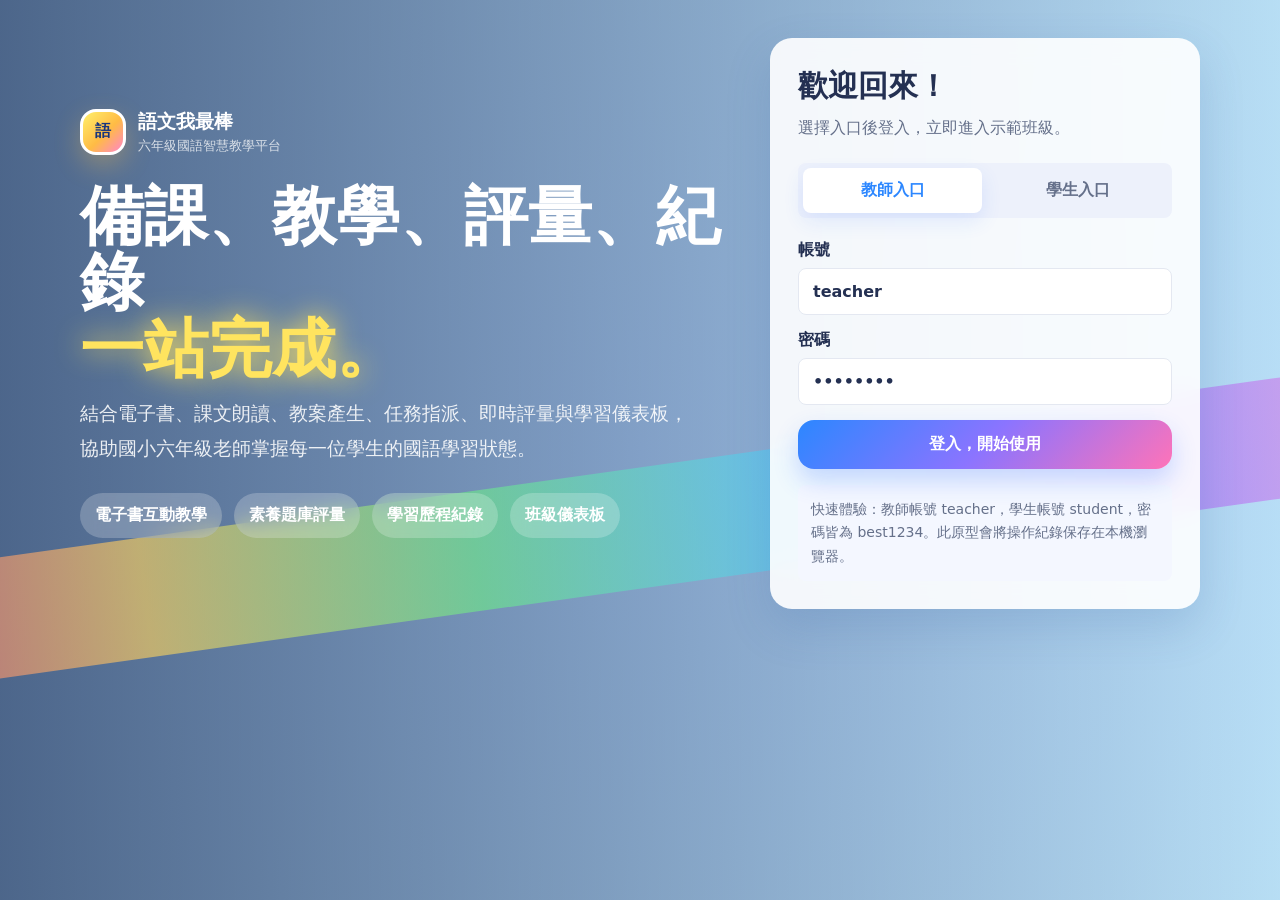
==== commit 6165edf4: "Restore language arts site entry page" ====
--- a/index.html
+++ b/index.html
@@ -1 +1,14 @@
-<!doctype html><html lang="zh-Hant"><head><meta charset="UTF-8"><meta name="viewport" content="width=device-width,initial-scale=1"><title>數學我最棒｜統一登入</title><style>:root{font-family:"Microsoft JhengHei","Noto Sans TC",system-ui,sans-serif;color:#241336;--p:#ff4fb8;--b:#5a6cff;--c:#28d7ff;--y:#ffe66d;--m:#675879}*{box-sizing:border-box}body{margin:0;min-height:100vh;background:radial-gradient(circle at 10% 12%,rgba(255,230,109,.58),transparent 22rem),radial-gradient(circle at 88% 10%,rgba(40,215,255,.5),transparent 23rem),linear-gradient(135deg,#fff1fb,#ecf9ff 48%,#fff7d6)}button,input,select{font:inherit}button{border:0;cursor:pointer}.login{position:fixed;inset:0;z-index:20;display:grid;grid-template-columns:1.05fr .7fr;gap:24px;align-items:center;padding:28px;background:inherit;overflow:auto}.login.hide{display:none}.art,.login-card,.card,.stat{background:rgba(255,255,255,.93);border:2px solid rgba(255,255,255,.88);border-radius:24px;box-shadow:0 18px 40px rgba(90,108,255,.14)}.art{min-height:420px;padding:34px;color:white;background:linear-gradient(135deg,var(--p),#8a6cff 52%,var(--c));position:relative;overflow:hidden}.art h1{font-size:clamp(2.8rem,7vw,5.6rem);line-height:1;margin:14px 0}.art p{font-size:1.15rem;color:rgba(255,255,255,.92);max-width:620px}.pi{position:absolute;right:34px;bottom:30px;width:135px;height:135px;border-radius:45%;display:grid;place-items:center;background:white;border:6px solid #241336;color:var(--p);font-size:4rem;font-weight:900}.login-card{padding:22px}.tabs{display:grid;grid-template-columns:1fr 1fr;gap:8px;padding:6px;border-radius:18px;background:#f4efff;margin:14px 0}.tab{padding:11px;border-radius:14px;background:transparent;font-weight:900}.tab.active,.primary{color:white;background:linear-gradient(135deg,var(--p),var(--b))}label{display:grid;gap:6px;margin:10px 0;font-weight:900}input,select{width:100%;border:2px solid rgba(36,19,54,.12);border-radius:14px;padding:10px;background:white}.primary,.secondary,.answer{border-radius:999px;padding:11px 16px;font-weight:900}.secondary{background:var(--y);color:#241336}.hint,.live{margin-top:12px;padding:12px;border-radius:16px;background:#eefcff;color:#205060;font-weight:800}.shell{display:grid;grid-template-columns:260px 1fr;min-height:100vh}.side{padding:20px 16px;background:rgba(255,255,255,.9);border-right:3px solid rgba(255,79,184,.22);display:flex;flex-direction:column;gap:16px}.brand,.person{display:flex;gap:11px;align-items:center}.mark,.avatar{width:48px;height:48px;border-radius:15px;display:grid;place-items:center;color:white;font-weight:900;background:linear-gradient(135deg,var(--p),var(--b))}.muted,.brand span,.person span{color:var(--m)}.nav{display:grid;gap:7px}.nav button{text-align:left;padding:11px 13px;border-radius:15px;background:transparent;font-weight:900;color:#241336}.nav button.active,.nav button:hover{color:white;background:linear-gradient(135deg,var(--p),#ff9f1c)}.person{margin-top:auto;padding:12px;border-radius:16px;background:#fff5c7}.main{padding:24px}.top{display:flex;justify-content:space-between;gap:16px;align-items:center;margin-bottom:18px}.top h1{font-size:clamp(1.7rem,4vw,3rem);margin:0 0 6px}.page{display:none}.page.active{display:block}.hero{display:grid;grid-template-columns:1.2fr .7fr;gap:18px;padding:28px;border-radius:26px;background:rgba(255,255,255,.92);box-shadow:0 18px 40px rgba(90,108,255,.14)}.hero h2,.studentHero h2{font-size:clamp(1.8rem,4vw,3.4rem);line-height:1.15;margin:10px 0}.pill{display:inline-block;padding:7px 12px;border-radius:999px;background:#e8f9ff;color:#007aa0;font-weight:900}.mascot{min-height:220px;border-radius:28px;background:linear-gradient(160deg,#fff36d,#ff7bd5 46%,#43d9ff);display:grid;place-items:center}.mascot div{width:132px;height:132px;border-radius:45%;display:grid;place-items:center;background:white;border:6px solid #241336;color:var(--p);font-size:3.7rem;font-weight:900}.stats,.grid{display:grid;grid-template-columns:repeat(4,1fr);gap:14px;margin:16px 0}.stat,.card{padding:18px}.stat span,.stat small{display:block;color:var(--m)}.stat strong{display:block;font-size:1.9rem;margin:7px 0}.grid{grid-template-columns:1fr .85fr}.item,.mission{padding:13px;border-radius:17px;background:#fff7df;border:2px solid rgba(255,159,28,.22);margin:9px 0}.mission{display:grid;grid-template-columns:1fr auto;gap:10px;align-items:center;background:#f4efff;border-color:rgba(138,108,255,.18)}.mission span,.item span{display:block;color:var(--m);margin-top:4px}.mission strong{padding:8px 10px;border-radius:999px;color:white;background:linear-gradient(135deg,var(--p),var(--b))}.meter{height:14px;background:#eee8f6;border-radius:999px;overflow:hidden}.meter span{display:block;height:100%;background:linear-gradient(90deg,var(--p),var(--c))}.skill{display:grid;gap:7px;margin:12px 0}.skill div{display:flex;justify-content:space-between;font-weight:900}.book{display:grid;grid-template-columns:240px 1fr;gap:16px}.chapter{display:block;width:100%;margin:8px 0;text-align:left;background:#eef6ff;color:#241336;border-radius:999px;padding:10px 15px;font-weight:900}.chapter.active{color:white;background:linear-gradient(135deg,var(--b),var(--c))}.bookPage{min-height:380px;border-radius:20px;padding:24px;background:linear-gradient(180deg,#fffdf8,#fff1fb);border:3px dashed rgba(90,108,255,.28)}.circle{width:150px;height:150px;border-radius:50%;margin:16px auto;background:conic-gradient(#ff4fb8,#ffe66d,#28d7ff,#5a6cff,#ff4fb8);border:7px solid white}.studentHero{padding:26px;border-radius:26px;color:white;background:linear-gradient(135deg,var(--p),#8a6cff 52%,var(--c));display:grid;grid-template-columns:1fr 200px;gap:16px;align-items:center}.badge{min-height:145px;border-radius:24px;display:grid;place-items:center;text-align:center;background:rgba(255,255,255,.22);border:3px solid rgba(255,255,255,.58)}.badge strong{display:block;font-size:3rem}.answers{display:grid;grid-template-columns:1fr 1fr;gap:10px}.answer{background:#fff2ba}.ach{display:grid;grid-template-columns:repeat(3,1fr);gap:10px}.ach article{padding:14px;border-radius:16px;background:#f4efff}.ach strong{display:block;color:var(--p);font-size:1.8rem;margin-top:6px}body.student .teacherOnly{display:none}body.student .nav button:not([data-page=student]):not(.logout){display:none}@media(max-width:900px){.login,.shell,.hero,.grid,.book,.studentHero{grid-template-columns:1fr}.stats,.ach{grid-template-columns:1fr 1fr}.side{border-right:0}.pi{position:static;margin-top:22px}}@media(max-width:620px){.stats,.answers,.ach{grid-template-columns:1fr}}</style></head><body><section class="login" id="login"><div class="art"><span class="pill">同一網址登入｜教師與學生分流</span><h1>數學我最棒</h1><p>教師與學生使用同一個網址，登入後依身分進入不同介面。</p><div class="pi">π</div></div><form class="login-card" id="loginForm"><h2>登入平台</h2><p class="muted">請選擇身分並輸入帳號密碼。</p><div class="tabs"><button type="button" class="tab active" data-role="teacher">教師入口</button><button type="button" class="tab" data-role="student">學生入口</button></div><label>帳號<input id="account" value="teacher"></label><label>密碼<input id="password" type="password" value="best1234"></label><button class="primary" type="submit">登入</button><div class="hint" id="hint">教師：teacher / best1234；學生：student / best1234</div></form></section><div class="shell"><aside class="side"><div class="brand"><div class="mark">數</div><div><strong>數學我最棒</strong><br><span>六年級學習平台</span></div></div><nav class="nav"><button class="active teacherOnly" data-page="overview">班級總覽</button><button class="teacherOnly" data-page="ebook">電子書教學</button><button class="teacherOnly" data-page="prepare">備課中心</button><button class="teacherOnly" data-page="teach">課堂教具</button><button class="teacherOnly" data-page="assign">指派任務</button><button class="teacherOnly" data-page="assessment">評量題庫</button><button class="teacherOnly" data-page="records">學習紀錄</button><button class="teacherOnly" data-page="dashboard">數位儀表板</button><button data-page="student">學生端</button><button class="logout" id="logout">登出</button></nav><div class="person"><div class="avatar">陳</div><div><strong id="who">陳老師</strong><br><span id="modeText">教師模式</span></div></div></aside><main class="main"><header class="top"><div><p class="muted">Anime Math Teacher Studio</p><h1 id="title">班級學習總覽</h1><p id="lead" class="muted">從備課、教學、評量到學習診斷，一站完成六年級數學教學。</p></div><button class="primary teacherOnly" data-page="assign">＋ 指派新任務</button></header><section id="overview" class="page active"><div class="hero"><div><span class="pill">第 8 週｜圓面積與扇形</span><h2>讓抽象公式變成會發光的圖像</h2><p class="muted">整合電子書、互動教具、即時測驗與學生學習狀態。</p><button class="secondary" data-page="student">預覽學生端</button></div><div class="mascot"><div>π</div></div></div><div class="stats"><article class="stat"><span>班級學生</span><strong>28 人</strong><small>本週活躍 25 人</small></article><article class="stat"><span>任務完成率</span><strong>82%</strong><small>較上週 +9%</small></article><article class="stat"><span>平均答對率</span><strong>76%</strong><small>易錯：速率</small></article><article class="stat"><span>需關注</span><strong>4 人</strong><small>已產生補救建議</small></article></div><div class="grid"><section class="card"><h2>數學能力雷達</h2><div id="skills"></div></section><section class="card"><h2>班級易錯內容</h2><div class="item"><b>速率單位換算</b><span>18 人混淆公尺/秒與公里/時。</span></div><div class="item"><b>圓周率應用</b><span>12 人忘記半徑與直徑轉換。</span></div></section></div></section><section id="ebook" class="page"><div class="book"><aside class="card"><h2>電子書目錄</h2><button class="chapter active">第 1 課 圓面積</button><button class="chapter">第 2 課 速率</button><button class="chapter">第 3 課 比與比值</button></aside><section class="card"><article class="bookPage"><span class="pill">電子書 p.42</span><h2>圓面積：把圓切成近似長方形</h2><p>將圓平均切割後重新排列，圖形越接近長方形。長約為圓周長的一半，寬為半徑，所以面積為 πr²。</p><div class="circle"></div><h2 style="text-align:center;color:#5a6cff">A = π × r × r</h2><div class="live">教師備註：先讓學生用圖像猜想，再推導公式。</div></article></section></div></section><section id="prepare" class="page"><div class="grid"><section class="card"><h2>AI 備課單</h2><label>單元<select id="unit"><option>圓面積與扇形</option><option>速率與時間距離</option></select></label><button class="primary" id="planBtn">產生備課建議</button><div class="live" id="plan">選擇單元後產生流程。</div></section><section class="card"><h2>教材資源包</h2><div class="item"><b>課本 PDF 與習作解答</b></div><div class="item"><b>教學簡報與動畫</b></div><div class="item"><b>單元診斷卷與補救學習單</b></div></section></div></section><section id="teach" class="page"><div class="grid"><section class="card"><h2>互動圓面積教具</h2><label>半徑 r：<input id="radius" type="range" min="1" max="10" value="5"></label><div class="circle" id="dyn"></div><div class="live" id="circleAns">r=5，面積約 78.5</div></section><section class="card"><h2>課堂工具</h2><button class="secondary" id="pick">抽一位學生</button> <button class="secondary" id="hintBtn">提示卡</button><div class="live" id="liveBox">選擇工具開始。</div></section></div></section><section id="assign" class="page"><section class="card"><h2>指派任務</h2><label>任務名稱<input id="taskName" value="圓面積基礎練習"></label><button class="primary" id="addTask">新增任務</button><div id="tasks"></div></section></section><section id="assessment" class="page"><div class="grid"><section class="card"><h2>智慧組卷</h2><button class="primary" id="quizBtn">生成 10 題小測</button><div class="live" id="quizOut"></div></section><section class="card"><h2>即時評量</h2><p>半徑 6 公分的圓，面積約是多少？</p><div class="answers"><button class="answer" data-poll="31%">36π</button><button class="answer" data-poll="42%">12π</button><button class="answer" data-poll="19%">6π</button><button class="answer" data-poll="8%">18π</button></div><div class="live" id="pollOut">點選答案查看分布。</div></section></div></section><section id="records" class="page"><section class="card"><h2>學生學習紀錄</h2><div class="item"><b>林小晴</b><span>平均 92｜弱點：素養題說明</span></div><div class="item"><b>王宇哲</b><span>平均 58｜弱點：速率單位換算</span></div><div class="item"><b>張語安</b><span>平均 76｜弱點：圓面積應用</span></div></section></section><section id="student" class="page"><div class="studentHero"><div><span class="pill">學生視角｜今日任務</span><h2>歡迎回來，數學冒險家！</h2><p>學生登入後可以看到任務、電子書進度、快速練習、獎章與錯題本。</p></div><div class="badge"><div><strong>Lv. 6</strong><span>圓面積達人</span></div></div></div><div class="grid"><section class="card"><h2>我的任務</h2><div class="mission"><div><b>閱讀電子書 p.42 圓面積推導</b><span>已完成</span></div><strong>+80</strong></div><div class="mission"><div><b>完成圓面積 10 題練習</b><span>進行中</span></div><strong>+120</strong></div><div class="mission"><div><b>離堂票：寫出一道生活題</b><span>待完成</span></div><strong>+60</strong></div></section><section class="card"><h2>快速練習</h2><p><b>半徑 4 公分的圓，面積約是多少？</b></p><div class="answers"><button class="answer" data-ok="0">8π</button><button class="answer" data-ok="1">16π</button><button class="answer" data-ok="0">4π</button><button class="answer" data-ok="0">32π</button></div><div class="live" id="studentResult">選一個答案開始挑戰。</div></section></div><div class="grid"><section class="card"><h2>我的成就</h2><div class="ach"><article><b>連續學習</b><strong>5 天</strong><span>保持火力！</span></article><article><b>本週積分</b><strong>420</strong><span>班級第 6 名</span></article><article><b>已拿獎章</b><strong>8 枚</strong><span>公式推理星</span></article></div></section><section class="card"><h2>我的錯題本</h2><div class="item"><b>速率單位</b><span>再練 3 題，注意公里/時與公尺/秒。</span></div><div class="item"><b>圓面積</b><span>先分辨半徑與直徑，再代入公式。</span></div></section></div></section><section id="dashboard" class="page"><div class="grid"><section class="card"><h2>後台數位儀表板</h2><div id="bars"></div></section><section class="card"><h2>教學決策建議</h2><div class="item"><b>全班再教學</b><span>速率單位換算正確率 58%，建議安排 10 分鐘單位表格整理。</span></div><div class="item"><b>小組補強</b><span>4 位學生圓面積低於 60%，建議派發圖像化練習。</span></div></section></div></section></main></div><script>const info={overview:['班級學習總覽','從備課、教學、評量到學習診斷，一站完成六年級數學教學。'],ebook:['電子書教學','電子書、註記與教學投影。'],prepare:['備課中心','課綱、教材包與課堂流程。'],teach:['課堂教具','互動教具與即時工具。'],assign:['指派任務','派送任務給全班或小組。'],assessment:['評量題庫','組卷與即時評量。'],records:['學習紀錄','查看學生學習資料。'],student:['學生端','學生任務、練習、成就與錯題本。'],dashboard:['數位儀表板','班級學習狀態與教學建議。']};let role='teacher';document.querySelectorAll('.tab').forEach(b=>b.onclick=()=>{role=b.dataset.role;document.querySelectorAll('.tab').forEach(x=>x.classList.toggle('active',x===b));account.value=role;hint.textContent=role==='teacher'?'教師：teacher / best1234':'學生：student / best1234'});function show(id){document.querySelectorAll('.page').forEach(p=>p.classList.toggle('active',p.id===id));document.querySelectorAll('.nav button').forEach(b=>b.classList.toggle('active',b.dataset.page===id));title.textContent=info[id][0];lead.textContent=info[id][1]}document.querySelectorAll('[data-page]').forEach(b=>b.onclick=()=>show(b.dataset.page));loginForm.onsubmit=e=>{e.preventDefault();const ok=(role==='teacher'&&account.value==='teacher'||role==='student'&&account.value==='student')&&password.value==='best1234';if(!ok){hint.textContent='帳號或密碼不正確，請確認身分選項。';return}login.classList.add('hide');document.body.classList.toggle('student',role==='student');who.textContent=role==='student'?'學生小宇':'陳老師';modeText.textContent=role==='student'?'學生模式':'教師模式';show(role==='student'?'student':'overview')};logout.onclick=()=>{document.body.classList.remove('student');login.classList.remove('hide');show('overview')};const skill=[['數與量',84],['幾何圖形',78],['代數推理',71],['統計圖表',88],['素養解題',67]];skills.innerHTML=skill.map(([n,v])=>`<div class="skill"><div><span>${n}</span><span>${v}%</span></div><div class="meter"><span style="width:${v}%"></span></div></div>`).join('');bars.innerHTML=skills.innerHTML;planBtn.onclick=()=>plan.innerHTML=`<b>${unit.value} 備課流程</b><br>1. 情境引入。<br>2. 電子書動畫推導。<br>3. 小組操作與即時作答。<br>4. 離堂票同步學習紀錄。`;radius.oninput=e=>{const r=+e.target.value,s=80+r*18;dyn.style.width=s+'px';dyn.style.height=s+'px';circleAns.textContent=`r=${r}，面積約 ${(Math.PI*r*r).toFixed(1)}`};pick.onclick=()=>liveBox.textContent='抽到：張語安，請說明半徑與直徑的關係。';hintBtn.onclick=()=>liveBox.textContent='提示卡：先找半徑 r，再代入 A=πr²。';let taskArr=[['圓面積基礎練習','82% 完成'],['速率單位補救包','45% 完成']];function drawTasks(){tasks.innerHTML=taskArr.map(t=>`<div class="mission"><div><b>${t[0]}</b><span>任務</span></div><strong>${t[1]}</strong></div>`).join('')}drawTasks();addTask.onclick=()=>{taskArr.unshift([taskName.value,'0% 完成']);drawTasks()};quizBtn.onclick=()=>quizOut.textContent='已生成小測：基礎計算 4 題、應用題 3 題、易錯題 3 題。';document.querySelectorAll('[data-poll]').forEach(b=>b.onclick=()=>pollOut.textContent=`${b.textContent}：目前有 ${b.dataset.poll} 的學生選擇此答案。正解為 36π。`);document.querySelectorAll('[data-ok]').forEach(b=>b.onclick=()=>studentResult.textContent=b.dataset.ok==='1'?'答對了！16π 是正確答案，獲得 20 點積分。':'再想一下：圓面積公式是 A=πr²，半徑 4 要計算 4×4。');</script></body></html>+<!doctype html>
+<html lang="zh-Hant">
+  <head>
+    <meta charset="utf-8" />
+    <meta name="viewport" content="width=device-width, initial-scale=1" />
+    <title>語文我最棒｜國小六年級國語智慧教學平台</title>
+    <link rel="preload" as="image" href="images/banner.jpg" />
+    <link rel="stylesheet" href="styles.css" />
+  </head>
+  <body>
+    <div id="app"></div>
+    <script src="app.js"></script>
+  </body>
+</html>
--- a/styles.css
+++ b/styles.css
@@ -0,0 +1,623 @@
+:root {
+  --ink: #17213d;
+  --muted: #65708a;
+  --line: #e4e8f1;
+  --paper: #fbfcff;
+  --card: #ffffff;
+  --primary: #316bff;
+  --primary-dark: #244ed0;
+  --sky: #eaf3ff;
+  --mint: #e6f7ef;
+  --amber: #fff2d8;
+  --rose: #ffe8ec;
+  --green: #18a66a;
+  --yellow: #f0a202;
+  --red: #e45858;
+  --shadow: 0 18px 45px rgba(31, 50, 94, 0.13);
+  color-scheme: light;
+  font-family: "Noto Sans TC", "Microsoft JhengHei", system-ui, sans-serif;
+}
+
+* {
+  box-sizing: border-box;
+}
+
+body {
+  margin: 0;
+  min-height: 100vh;
+  color: var(--ink);
+  background:
+    radial-gradient(circle at 8% 8%, rgba(49, 107, 255, 0.13), transparent 28%),
+    linear-gradient(180deg, #f7faff 0%, #eef4ff 46%, #f9fbff 100%);
+}
+
+button,
+input,
+select,
+textarea {
+  font: inherit;
+}
+
+button {
+  border: 0;
+  cursor: pointer;
+}
+
+button:disabled {
+  cursor: not-allowed;
+  opacity: 0.55;
+}
+
+.shell {
+  display: grid;
+  grid-template-columns: 260px minmax(0, 1fr);
+  min-height: 100vh;
+}
+
+.sidebar {
+  position: sticky;
+  top: 0;
+  height: 100vh;
+  padding: 22px 16px;
+  color: white;
+  background: linear-gradient(180deg, #2457d9, #17357e);
+}
+
+.brand {
+  display: flex;
+  align-items: center;
+  gap: 12px;
+  margin-bottom: 24px;
+}
+
+.logo {
+  display: grid;
+  width: 46px;
+  height: 46px;
+  place-items: center;
+  border-radius: 14px;
+  color: #17357e;
+  background: #ffce57;
+  font-weight: 900;
+  box-shadow: inset 0 -4px 0 rgba(0, 0, 0, 0.08);
+}
+
+.brand strong {
+  display: block;
+  font-size: 19px;
+}
+
+.brand span {
+  display: block;
+  margin-top: 2px;
+  color: rgba(255, 255, 255, 0.76);
+  font-size: 13px;
+}
+
+.nav {
+  display: grid;
+  gap: 8px;
+}
+
+.nav button {
+  display: flex;
+  align-items: center;
+  gap: 10px;
+  width: 100%;
+  padding: 12px 13px;
+  border-radius: 8px;
+  color: rgba(255, 255, 255, 0.83);
+  background: transparent;
+  text-align: left;
+}
+
+.nav button.active,
+.nav button:hover {
+  color: white;
+  background: rgba(255, 255, 255, 0.14);
+}
+
+.side-note {
+  position: absolute;
+  right: 16px;
+  bottom: 18px;
+  left: 16px;
+  padding: 14px;
+  border: 1px solid rgba(255, 255, 255, 0.18);
+  border-radius: 8px;
+  background: rgba(255, 255, 255, 0.1);
+  color: rgba(255, 255, 255, 0.82);
+  font-size: 13px;
+  line-height: 1.55;
+}
+
+.main {
+  padding: 28px clamp(18px, 3vw, 40px) 56px;
+}
+
+.hero {
+  min-height: 100vh;
+  background:
+    linear-gradient(90deg, rgba(18, 42, 101, 0.9), rgba(49, 107, 255, 0.64)),
+    url("data:image/svg+xml,%3Csvg xmlns='http://www.w3.org/2000/svg' width='1200' height='760' viewBox='0 0 1200 760'%3E%3Crect width='1200' height='760' fill='%23d8e8ff'/%3E%3Cg fill='none' stroke='%23ffffff' stroke-opacity='.46' stroke-width='3'%3E%3Cpath d='M90 620c160-180 270-210 410-130s260 45 390-120 190-165 260-95'/%3E%3Cpath d='M80 170c120 95 225 115 345 70s230-122 380-45 230 85 330 25'/%3E%3C/g%3E%3Cg transform='translate(760 118)'%3E%3Ccircle cx='135' cy='118' r='82' fill='%23ffd56a'/%3E%3Cpath d='M74 110c-28 78-18 202 58 255 63 44 160 14 190-62 40-101-15-228-118-252-57-13-108 7-130 59z' fill='%23ffffff' opacity='.72'/%3E%3Cpath d='M80 420h260c10-78-24-141-92-170l-48 50-46-50c-68 28-94 94-74 170z' fill='%23316bff'/%3E%3Ccircle cx='160' cy='120' r='9' fill='%2317213d'/%3E%3Ccircle cx='218' cy='120' r='9' fill='%2317213d'/%3E%3Cpath d='M158 164c22 18 48 18 72 0' stroke='%2317213d' stroke-width='9' stroke-linecap='round' fill='none'/%3E%3Cpath d='M95 80c37-58 128-84 190-18 42 45 45 102 32 145-15-62-54-97-112-98-60 0-99 27-110 75-28-25-27-74 0-104z' fill='%2317213d'/%3E%3C/g%3E%3Cg fill='%23ffffff' opacity='.9'%3E%3Crect x='128' y='510' width='210' height='78' rx='18'/%3E%3Crect x='370' y='510' width='210' height='78' rx='18'/%3E%3Crect x='612' y='510' width='210' height='78' rx='18'/%3E%3C/g%3E%3C/svg%3E") center / cover;
+}
+
+.hero-inner {
+  display: grid;
+  grid-template-columns: minmax(0, 1fr) 430px;
+  gap: 28px;
+  width: min(1120px, calc(100% - 36px));
+  margin: 0 auto;
+  padding: 38px 0;
+}
+
+.hero-copy {
+  align-self: center;
+  color: white;
+}
+
+.hero-copy h1 {
+  max-width: 680px;
+  margin: 28px 0 14px;
+  font-size: clamp(42px, 5vw, 72px);
+  line-height: 1.04;
+}
+
+.hero-copy h1 span {
+  display: block;
+  color: #ffce57;
+}
+
+.hero-copy p {
+  max-width: 620px;
+  margin: 0;
+  color: rgba(255, 255, 255, 0.88);
+  font-size: 19px;
+  line-height: 1.8;
+}
+
+.feature-pills {
+  display: flex;
+  flex-wrap: wrap;
+  gap: 12px;
+  margin-top: 28px;
+}
+
+.feature-pills span {
+  padding: 12px 15px;
+  border-radius: 8px;
+  background: rgba(255, 255, 255, 0.16);
+  color: white;
+  font-weight: 700;
+}
+
+.login-card {
+  align-self: center;
+  padding: 28px;
+  border-radius: 8px;
+  background: rgba(255, 255, 255, 0.96);
+  box-shadow: var(--shadow);
+}
+
+.login-card h2,
+.page-head h1 {
+  margin: 0;
+  font-size: 30px;
+}
+
+.login-card p,
+.page-head p {
+  margin: 8px 0 0;
+  color: var(--muted);
+  line-height: 1.65;
+}
+
+.segmented {
+  display: grid;
+  grid-template-columns: 1fr 1fr;
+  gap: 6px;
+  margin: 22px 0;
+  padding: 5px;
+  border-radius: 8px;
+  background: #edf1fb;
+}
+
+.segmented button {
+  padding: 12px;
+  border-radius: 8px;
+  color: var(--muted);
+  background: transparent;
+  font-weight: 800;
+}
+
+.segmented button.active {
+  color: var(--primary);
+  background: white;
+  box-shadow: 0 8px 20px rgba(49, 107, 255, 0.12);
+}
+
+.field {
+  display: grid;
+  gap: 7px;
+  margin-bottom: 15px;
+  color: var(--ink);
+  font-weight: 700;
+}
+
+.field input,
+.field select,
+.field textarea {
+  width: 100%;
+  border: 1px solid var(--line);
+  border-radius: 8px;
+  padding: 13px 14px;
+  background: white;
+  color: var(--ink);
+  outline: none;
+}
+
+.field textarea {
+  min-height: 104px;
+  resize: vertical;
+}
+
+.primary {
+  width: 100%;
+  padding: 14px 16px;
+  border-radius: 8px;
+  color: white;
+  background: var(--primary);
+  font-weight: 900;
+  box-shadow: 0 12px 24px rgba(49, 107, 255, 0.24);
+}
+
+.secondary {
+  padding: 11px 14px;
+  border: 1px solid var(--line);
+  border-radius: 8px;
+  color: var(--primary);
+  background: white;
+  font-weight: 800;
+}
+
+.hint {
+  margin-top: 16px;
+  padding: 13px;
+  border-radius: 8px;
+  background: #f4f7ff;
+  color: var(--muted);
+  font-size: 14px;
+  line-height: 1.65;
+}
+
+.page-head {
+  display: flex;
+  align-items: flex-start;
+  justify-content: space-between;
+  gap: 16px;
+  margin-bottom: 22px;
+}
+
+.actions {
+  display: flex;
+  flex-wrap: wrap;
+  gap: 10px;
+}
+
+:root{--ink:#243052;--primary:#2c87ff;--primary-dark:#245fd9;--pink:#ff73b8;--violet:#8b74ff;--shadow:0 18px 45px rgba(49,94,160,.18)}
+body{background:radial-gradient(circle at 10% 8%,rgba(255,215,103,.42),transparent 22%),radial-gradient(circle at 92% 12%,rgba(255,115,184,.25),transparent 26%),linear-gradient(180deg,#ecf8ff 0%,#f8fbff 44%,#f3fff7 100%)}
+.sidebar{background:radial-gradient(circle at 20% 12%,rgba(255,214,90,.38),transparent 22%),linear-gradient(180deg,#287fff,#4157db 48%,#20347d);box-shadow:12px 0 32px rgba(45,91,160,.16)}
+.logo{border:3px solid #fff;border-radius:16px;background:linear-gradient(135deg,#fff06a,#ffbb45 55%,#ff86c9);box-shadow:0 10px 26px rgba(255,193,71,.32)}
+.hero{position:relative;overflow:hidden;background:linear-gradient(90deg,rgba(16,43,99,.72),rgba(41,127,255,.26) 45%,rgba(255,255,255,.12)),url("images/banner.jpg"),radial-gradient(circle at 75% 20%,#e9fbff,#dff4ff 48%,#e9fff0);background-position:center;background-size:cover}
+.hero:before{content:"";position:absolute;left:-15vw;top:52%;width:130vw;height:120px;border-radius:999px;background:linear-gradient(90deg,#ff537e,#ffd35d,#6dea88,#53c8ff,#9c6fff,#ff86d1);opacity:.62;transform:rotate(-8deg)}
+.hero-copy,.login-card{position:relative;z-index:1}.hero-copy h1 span{color:#ffe45f;text-shadow:0 0 28px #ffe45f}.feature-pills span,.nav button.active{border-radius:999px;background:rgba(255,255,255,.22);backdrop-filter:blur(10px)}
+.login-card,.card,.panel,.stat{border-radius:22px;background:rgba(255,255,255,.9);box-shadow:var(--shadow);backdrop-filter:blur(12px)}
+.primary{border-radius:16px;background:linear-gradient(135deg,#2c87ff,#8b74ff,#ff73b8)}.secondary,.tool,.lesson-item,.quiz-option{border-radius:16px}.bar span{background:linear-gradient(90deg,#ff79b8,#ffcf56,#5fe18b,#55c7ff,#8b74ff)}.book-page{border-radius:22px;background:linear-gradient(180deg,#fff,#fff8df)}
+
+.stats {
+  display: grid;
+  grid-template-columns: repeat(4, minmax(0, 1fr));
+  gap: 14px;
+  margin-bottom: 18px;
+}
+
+.stat,
+.card,
+.panel {
+  border: 1px solid var(--line);
+  border-radius: 8px;
+  background: var(--card);
+  box-shadow: 0 10px 28px rgba(31, 50, 94, 0.06);
+}
+
+.stat {
+  padding: 18px;
+}
+
+.stat span {
+  color: var(--muted);
+  font-size: 14px;
+}
+
+.stat strong {
+  display: block;
+  margin-top: 8px;
+  font-size: 30px;
+}
+
+.grid {
+  display: grid;
+  gap: 16px;
+}
+
+.grid.two {
+  grid-template-columns: minmax(0, 1.1fr) minmax(320px, 0.9fr);
+}
+
+.grid.three {
+  grid-template-columns: repeat(3, minmax(0, 1fr));
+}
+
+.card,
+.panel {
+  padding: 18px;
+}
+
+.card h2,
+.panel h2,
+.card h3 {
+  margin: 0 0 8px;
+}
+
+.card p,
+.panel p {
+  color: var(--muted);
+  line-height: 1.65;
+}
+
+.ability-list {
+  display: grid;
+  gap: 12px;
+}
+
+.ability {
+  display: grid;
+  grid-template-columns: 150px minmax(0, 1fr) 54px;
+  align-items: center;
+  gap: 10px;
+}
+
+.bar {
+  height: 10px;
+  overflow: hidden;
+  border-radius: 999px;
+  background: #edf1fb;
+}
+
+.bar > span {
+  display: block;
+  height: 100%;
+  border-radius: inherit;
+  background: linear-gradient(90deg, var(--primary), #33b78f);
+}
+
+table {
+  width: 100%;
+  border-collapse: collapse;
+}
+
+th,
+td {
+  padding: 13px 10px;
+  border-bottom: 1px solid var(--line);
+  text-align: left;
+  vertical-align: middle;
+}
+
+th {
+  color: var(--muted);
+  font-size: 13px;
+}
+
+.badge {
+  display: inline-flex;
+  align-items: center;
+  justify-content: center;
+  min-width: 56px;
+  padding: 6px 9px;
+  border-radius: 999px;
+  background: var(--sky);
+  color: var(--primary-dark);
+  font-size: 13px;
+  font-weight: 800;
+}
+
+.badge.green {
+  background: var(--mint);
+  color: var(--green);
+}
+
+.badge.yellow {
+  background: var(--amber);
+  color: #9a6500;
+}
+
+.badge.red {
+  background: var(--rose);
+  color: var(--red);
+}
+
+.tabs {
+  display: flex;
+  flex-wrap: wrap;
+  gap: 8px;
+  margin-bottom: 16px;
+}
+
+.tabs button {
+  padding: 10px 13px;
+  border: 1px solid var(--line);
+  border-radius: 8px;
+  background: white;
+  color: var(--muted);
+  font-weight: 800;
+}
+
+.tabs button.active {
+  border-color: var(--primary);
+  color: white;
+  background: var(--primary);
+}
+
+.ebook {
+  display: grid;
+  grid-template-columns: 250px minmax(0, 1fr);
+  gap: 16px;
+}
+
+.lesson-list {
+  display: grid;
+  gap: 10px;
+}
+
+.lesson-item {
+  padding: 12px;
+  border: 1px solid var(--line);
+  border-radius: 8px;
+  background: white;
+  text-align: left;
+}
+
+.lesson-item.active {
+  border-color: var(--primary);
+  background: var(--sky);
+}
+
+.book-page {
+  min-height: 420px;
+  padding: 26px;
+  border: 1px solid var(--line);
+  border-radius: 8px;
+  background: #fffdf7;
+  line-height: 2;
+  font-size: 18px;
+}
+
+.book-page mark {
+  padding: 0 3px;
+  border-radius: 4px;
+  background: #fff0a8;
+}
+
+.toolbar {
+  display: flex;
+  flex-wrap: wrap;
+  gap: 8px;
+  margin-bottom: 12px;
+}
+
+.tool {
+  padding: 9px 11px;
+  border: 1px solid var(--line);
+  border-radius: 8px;
+  background: white;
+  color: var(--ink);
+  font-weight: 800;
+}
+
+.task-card {
+  display: grid;
+  gap: 10px;
+  padding: 14px;
+  border: 1px solid var(--line);
+  border-radius: 8px;
+  background: white;
+}
+
+.mini-grid {
+  display: grid;
+  grid-template-columns: repeat(2, minmax(0, 1fr));
+  gap: 12px;
+}
+
+.quiz-option {
+  display: block;
+  width: 100%;
+  margin: 8px 0;
+  padding: 12px;
+  border: 1px solid var(--line);
+  border-radius: 8px;
+  background: #f9fbff;
+  text-align: left;
+}
+
+.quiz-option.correct {
+  border-color: var(--green);
+  background: var(--mint);
+}
+
+.toast {
+  position: fixed;
+  right: 18px;
+  bottom: 18px;
+  z-index: 10;
+  max-width: 360px;
+  padding: 13px 15px;
+  border-radius: 8px;
+  color: white;
+  background: #17213d;
+  box-shadow: var(--shadow);
+}
+
+.mobile-top {
+  display: none;
+}
+
+@media (max-width: 920px) {
+  .hero-inner,
+  .shell,
+  .ebook,
+  .grid.two,
+  .grid.three,
+  .stats {
+    grid-template-columns: 1fr;
+  }
+
+  .hero-inner {
+    padding: 22px 0 40px;
+  }
+
+  .sidebar {
+    position: static;
+    height: auto;
+  }
+
+  .side-note {
+    position: static;
+    margin-top: 16px;
+  }
+}
+
+@media (max-width: 620px) {
+  .hero-copy h1 {
+    font-size: 42px;
+  }
+
+  .login-card {
+    padding: 20px;
+  }
+
+  .page-head {
+    display: grid;
+  }
+
+  .ability {
+    grid-template-columns: 1fr;
+  }
+
+  .mini-grid {
+    grid-template-columns: 1fr;
+  }
+}
+
+.hero{background:linear-gradient(90deg,rgba(16,43,99,.72),rgba(41,127,255,.26)),url("images/banner.jpg"),radial-gradient(circle,#e9fbff,#e9fff0);background-size:cover;background-position:center}.hero:before{content:"";position:absolute;left:-15vw;top:52%;width:130vw;height:120px;border-radius:999px;background:linear-gradient(90deg,#ff537e,#ffd35d,#6dea88,#53c8ff,#9c6fff,#ff86d1);opacity:.62;transform:rotate(-8deg)}.login-card,.card,.panel,.stat{border-radius:22px;background:rgba(255,255,255,.9);box-shadow:0 18px 45px rgba(49,94,160,.18)}.primary{border-radius:16px;background:linear-gradient(135deg,#2c87ff,#8b74ff,#ff73b8)}.bar>span{background:linear-gradient(90deg,#ff79b8,#ffcf56,#5fe18b,#55c7ff,#8b74ff)}
